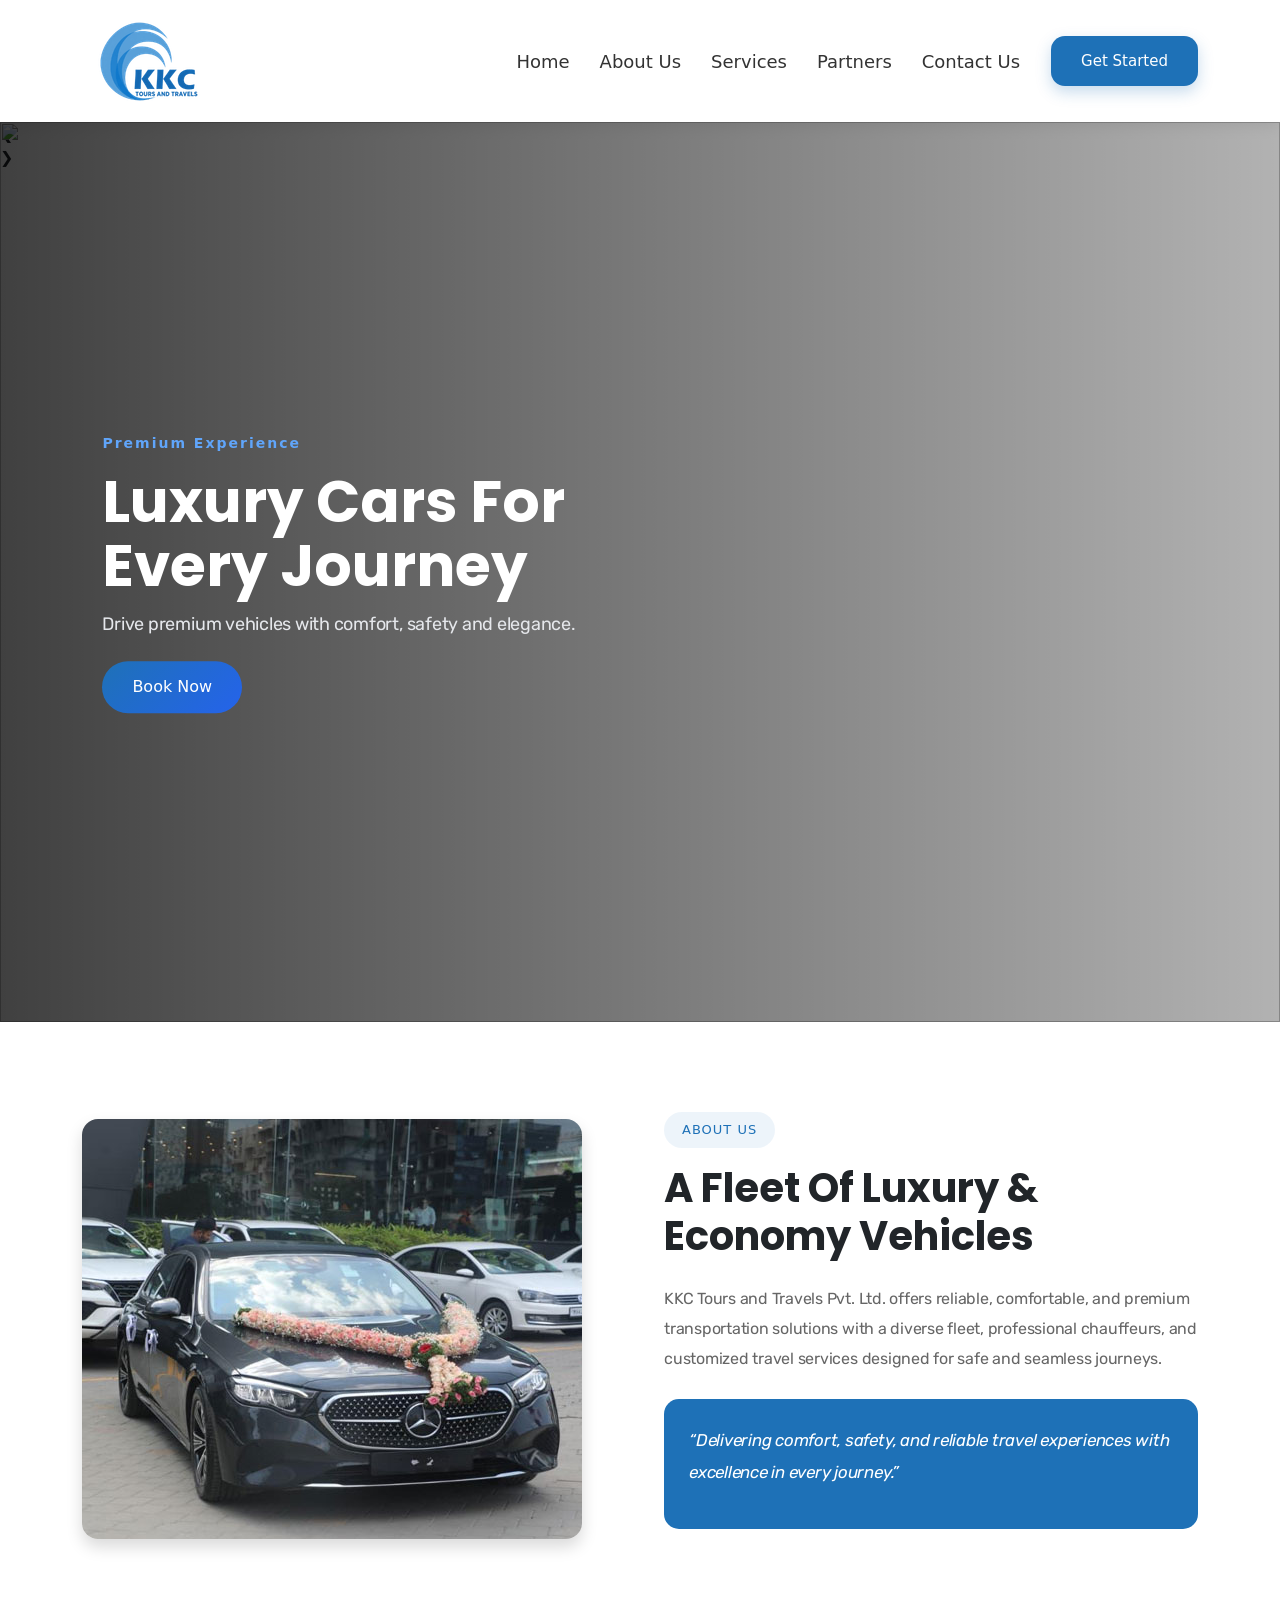
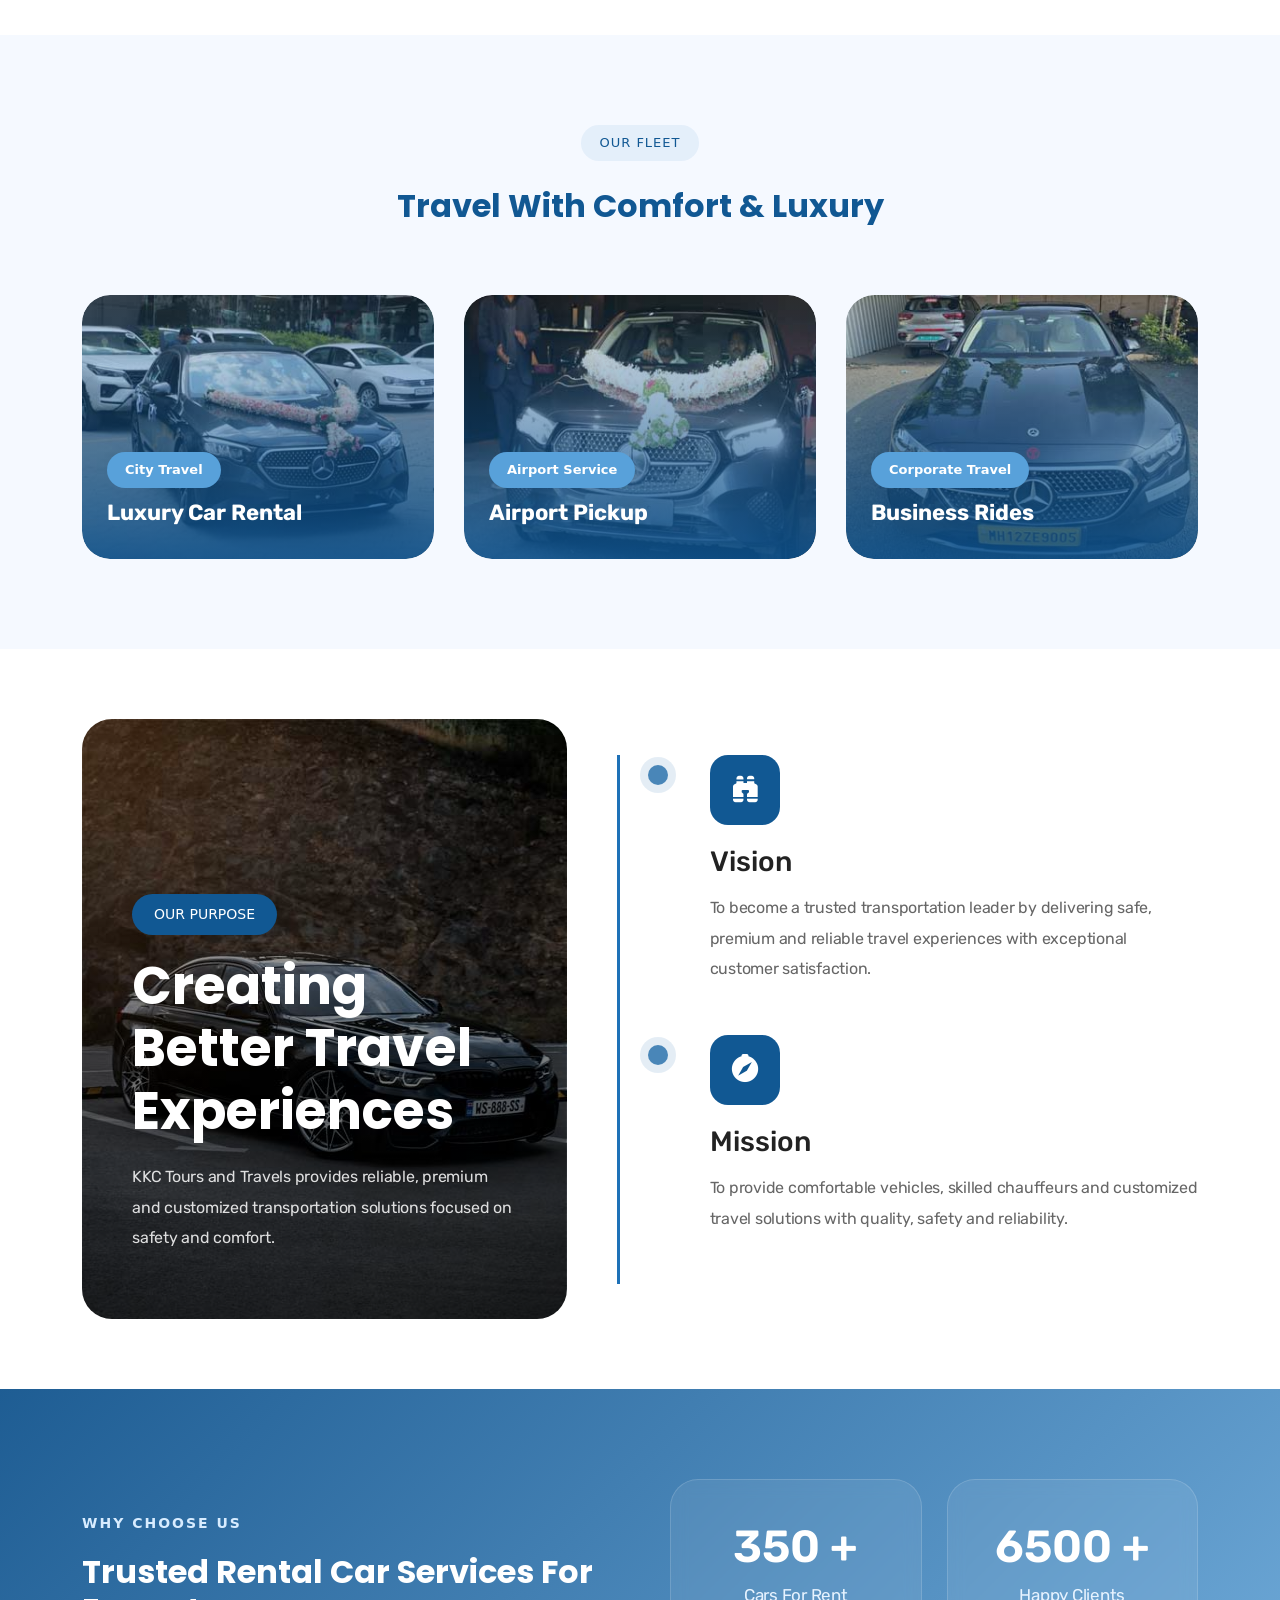
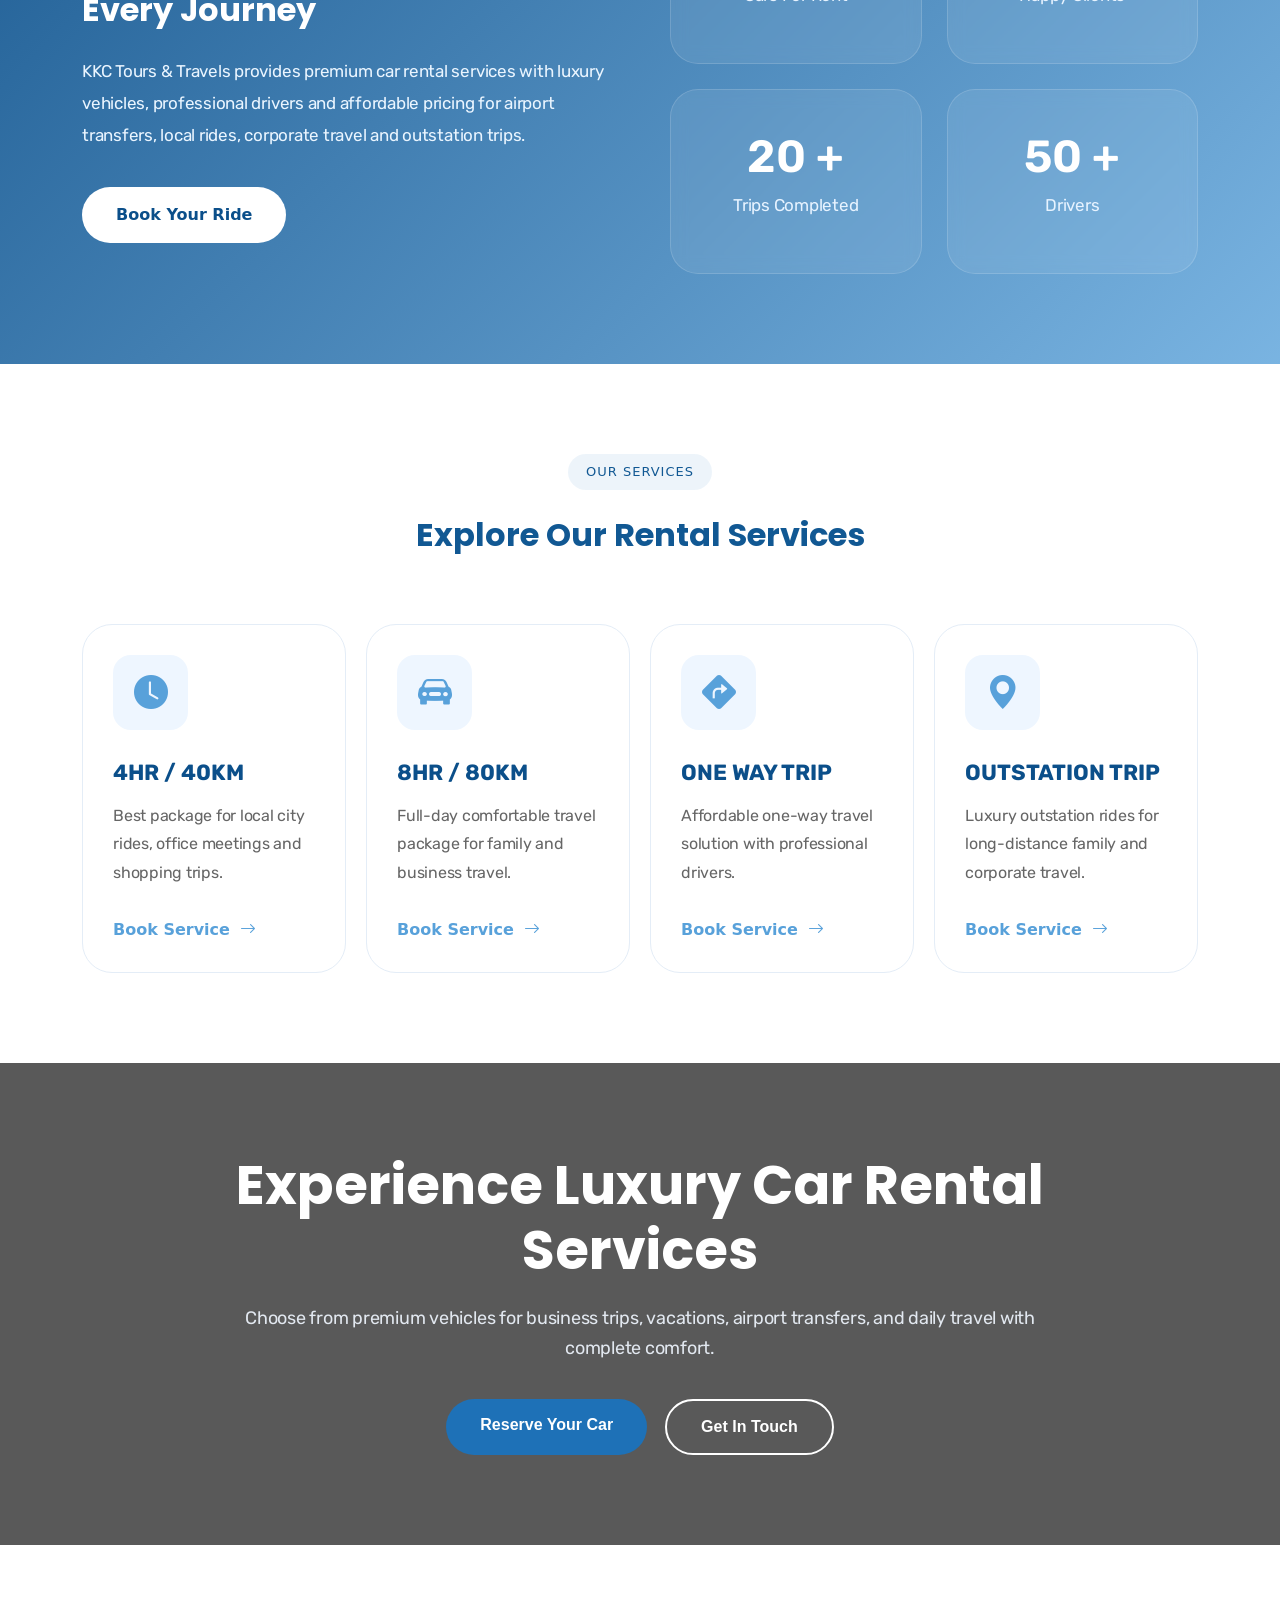
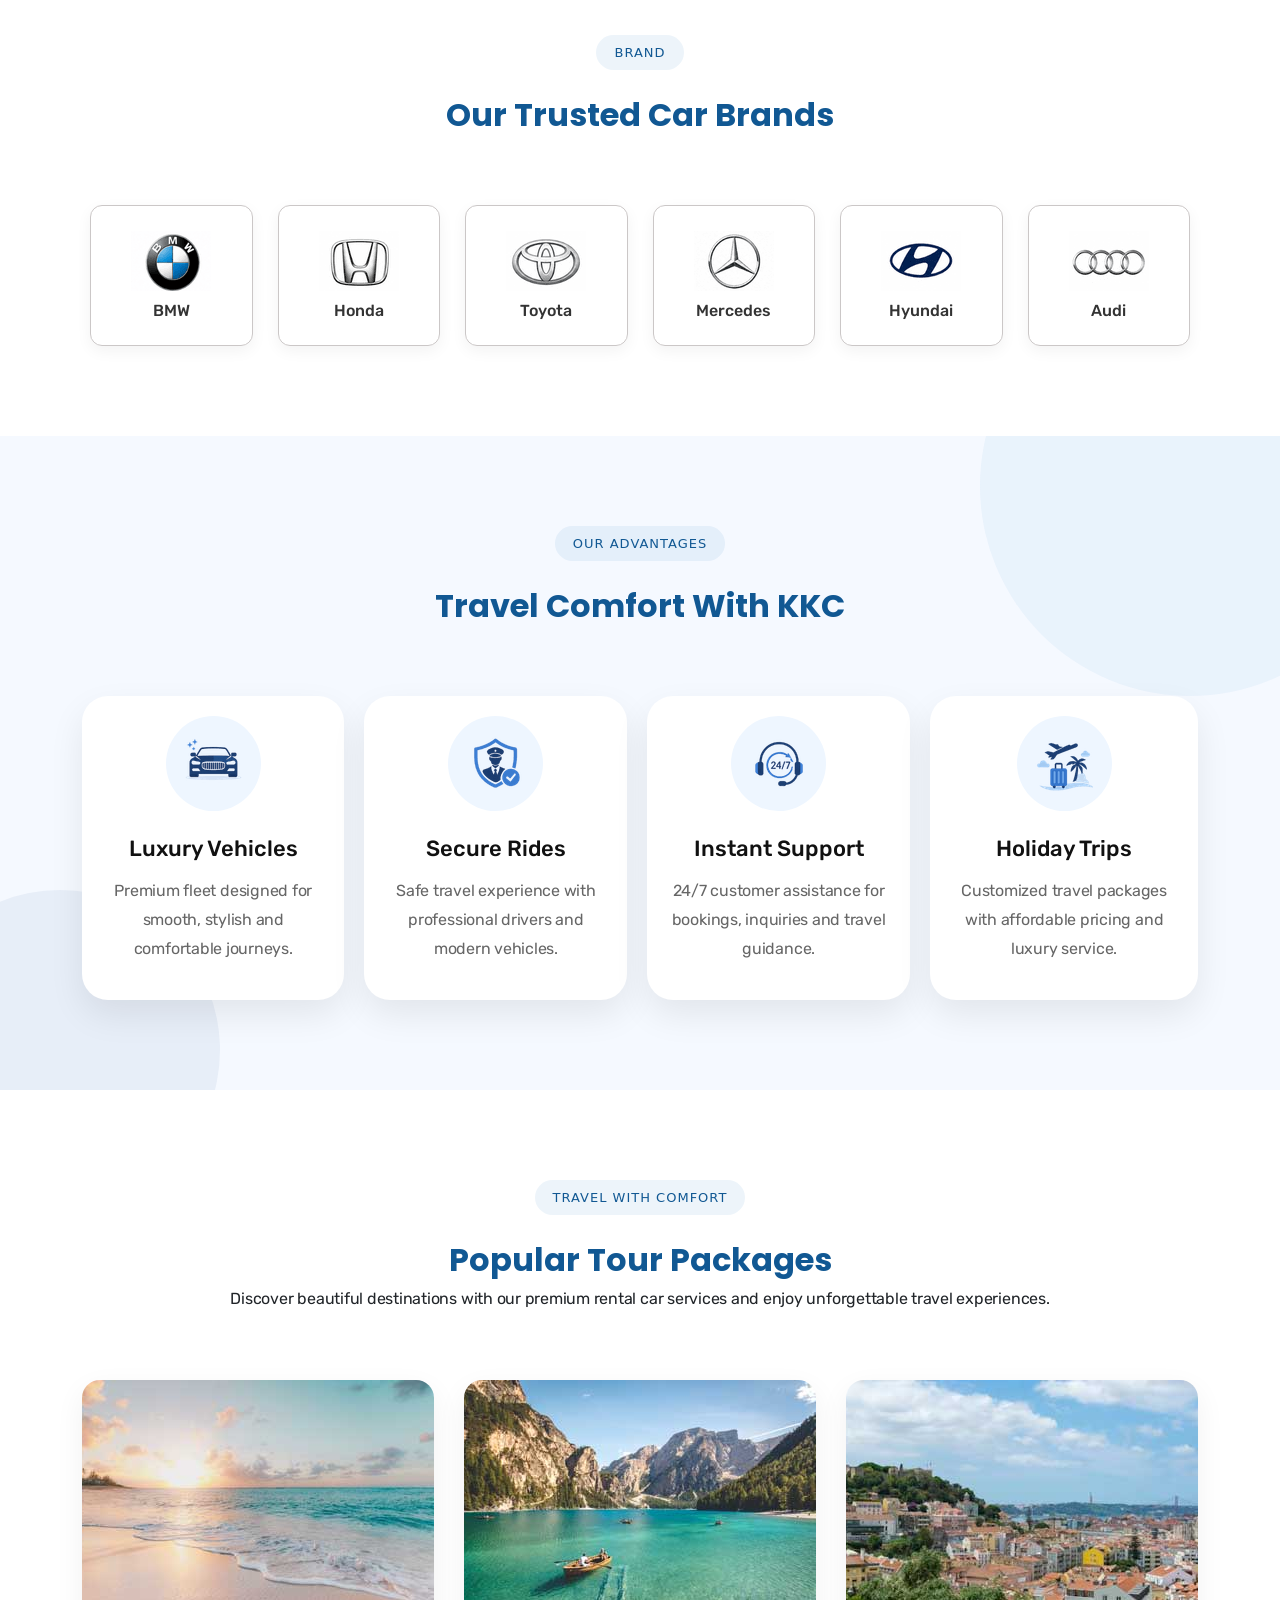
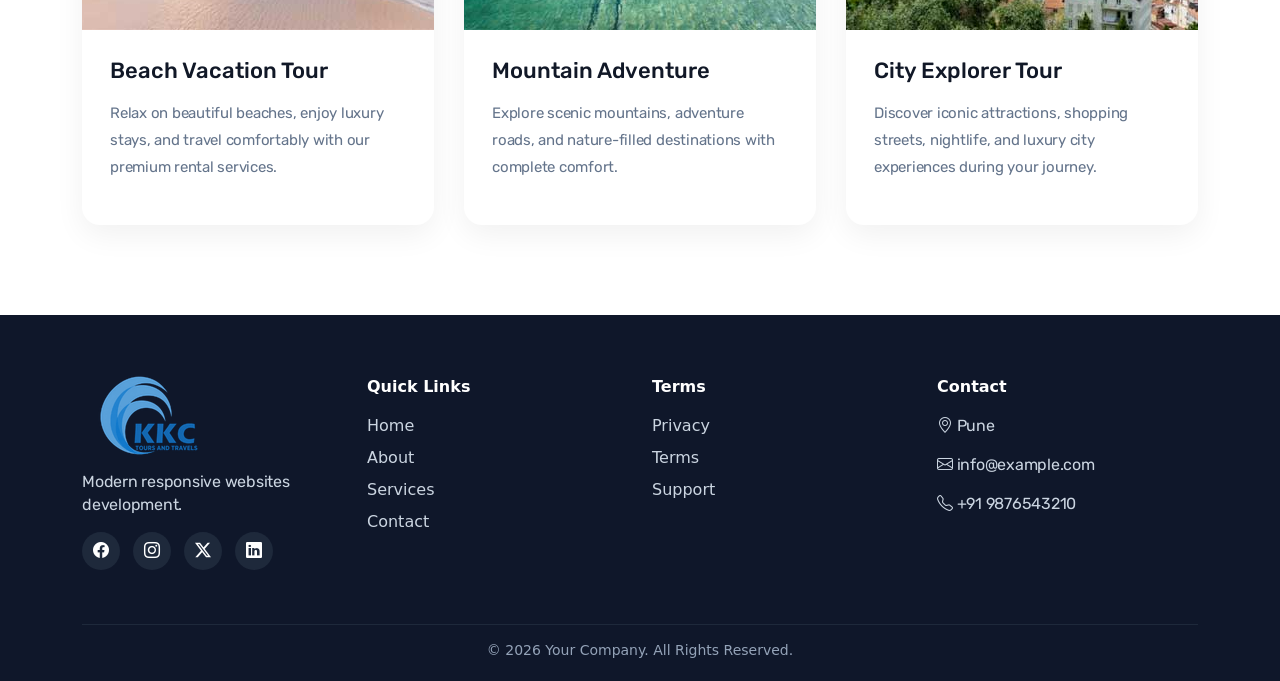
==== index.html @ f0b7dcf3 "first commit" ====
<!DOCTYPE html>
<html lang="en">
<head>
<meta charset="UTF-8" />
<meta name="viewport" content="width=device-width, initial-scale=1.0"/>
<title>KKC Tours and Travels Pvt. Ltd.</title>
<link rel="icon" type="image/png" href="assets/images/favicon.png">

<!-- CSS -->
<link rel="stylesheet" href="assets/css/style.css">
<!-- Bootstrap -->
<link href="https://cdn.jsdelivr.net/npm/bootstrap@5.3.3/dist/css/bootstrap.min.css" rel="stylesheet">

<!-- Bootstrap Icons (ONLY ONCE) -->
<link href="https://cdn.jsdelivr.net/npm/bootstrap-icons@1.11.3/font/bootstrap-icons.css" rel="stylesheet">

<!-- Google Font -->
<link href="https://fonts.googleapis.com/css2?family=Outfit:wght@100..900&display=swap" rel="stylesheet">
<link href="https://fonts.googleapis.com/css2?family=Rubik:wght@300;400;500;600;700;800;900&display=swap" rel="stylesheet">
<link href="https://fonts.googleapis.com/css2?family=Poppins:wght@300;400;500;600;700;800;900&display=swap" rel="stylesheet">
</head>

<body>

<!-- ================= NAVBAR ================= -->
<nav class="navbar custom-navbar navbar-light ">
<div class="container py-2">
    <a class="navbar-brand" href="index.html">
        <img src="assets/images/logo2.png" alt="header-logo"></a>

    <!-- Mobile Button -->
    <button class="btn d-lg-none" type="button"
      data-bs-toggle="offcanvas"
      data-bs-target="#mobileMenu">
      <i class="bi bi-list fs-2"></i>
    </button>

    <!-- Desktop Menu -->
    <div class="d-none d-lg-flex align-items-center">
      <ul class="navbar-nav flex-row">
       <li class="nav-item"><a class="nav-link" href="index.html">Home</a></li>
      <li class="nav-item"><a class="nav-link" href="about-us.html">About Us</a></li>
      <li class="nav-item"><a class="nav-link" href="services.html">Services</a></li>
      <li class="nav-item"><a class="nav-link" href="partners.html">Partners</a></li>
      <li class="nav-item"><a class="nav-link" href="contact-us.html">Contact Us</a></li>
      </ul>
      <a href="#" class="contact-btn ms-3">Get Started</a>
    </div>

  </div>
</nav>

<!-- ================= OFFCANVAS ================= -->
<div class="offcanvas offcanvas-start" tabindex="-1" id="mobileMenu">

  <div class="offcanvas-header">
    <h5 class="offcanvas-title">Menu</h5>
    <button type="button" class="btn-close" data-bs-dismiss="offcanvas"></button>
  </div>

  <div class="offcanvas-body">

    <ul class="navbar-nav">
      <li class="nav-item"><a class="nav-link" href="index.html">Home</a></li>
      <li class="nav-item"><a class="nav-link" href="about-us.html">About Us</a></li>
      <li class="nav-item"><a class="nav-link" href="services.html">Services</a></li>
      <li class="nav-item"><a class="nav-link" href="partners.html">Partners</a></li>
      <li class="nav-item"><a class="nav-link" href="contact-us.html">Contact Us</a></li>
    </ul>

    <div class="mobile-btn">
      <a href="#" class="contact-btn w-100 text-center d-block">Get Started</a>
    </div>

  </div>
</div>

<!-- ================= HERO ================= -->
<section class="hero">

  <div class="slide active">
    <img loading="lazy" src="https://images.unsplash.com/photo-1503376780353-7e6692767b70?q=80&w=1400&auto=format&fit=crop">
    <div class="overlay"></div>
    <div class="content">
      <span>Premium Experience</span>
      <h1>Luxury Cars For Every Journey</h1>
      <p>Drive premium vehicles with comfort, safety and elegance.</p>
      <a href="#">Book Now</a>
    </div>
  </div>

  <div class="slide">
    <img loading="lazy" src="https://images.unsplash.com/photo-1492144534655-ae79c964c9d7?q=80&w=1400&auto=format&fit=crop">
    <div class="overlay"></div>
    <div class="content">
      <span>Elite Collection</span>
      <h1>Drive Your Dream Car</h1>
      <p>Choose from luxury & sports cars for your perfect ride.</p>
      <a href="#">Explore</a>
    </div>
  </div>

  <div class="slide">
    <img loading="lazy" src="https://images.unsplash.com/photo-1544636331-e26879cd4d9b?q=80&w=1400&auto=format&fit=crop">
    <div class="overlay"></div>
    <div class="content">
      <span>Fast Booking</span>
      <h1>Book Instantly Online</h1>
      <p>Quick, secure and hassle-free booking experience.</p>
      <a href="#">Get Started</a>
    </div>
  </div>

  <div class="nav prev">&#10094;</div>
  <div class="nav next">&#10095;</div>

  <div class="dots">
    <span class="dot active"></span>
    <span class="dot"></span>
    <span class="dot"></span>
  </div>

</section>
<!-- ================= ABOUT US ================= -->

<section class="about-hero p-top p-bottom">
    <div class="container">
        <div class="row align-items-center g-5">

            <div class="col-lg-6">
                <img src="assets/images/about-car.jpg" class="img-fluid rounded-4 shadow" alt="About image">
            </div>
          
            <div class="col-lg-6">
                <span>ABOUT US</span>
                <h2 class="mt-3"> A Fleet Of Luxury & Economy Vehicles</h2>
                <p class="mt-4">
                 KKC Tours and Travels Pvt. Ltd. offers reliable, comfortable, and premium transportation solutions with a diverse fleet, professional chauffeurs, and customized travel services designed for safe and seamless journeys.
                </p>
 <div class="row mt-4">
  <!-- 1 -->
  <div class="col-md-12 mb-3">
  <div class="feature-box">
   <p style="font-style: italic; font-size: 17px; ">
“Delivering comfort, safety, and reliable travel experiences with excellence in every journey.”</p>
  </div>
</div>
</div>
 </div>
 </div>
    </div>
</section>


<!-- ================= OUR FLEET================= -->
<section class="travel-showcase-sec p-bottom p-top">
    <div class="travel-showcase-container container">
        <!-- Heading -->
        <div class="sec-title">
            <span>OUR FLEET</span>
            <h2>Travel With Comfort & Luxury</h2>
        </div>
        <!-- Grid -->
        <div class="travel-showcase-grid">
            <!-- Item -->
            <div class="travel-showcase-item">
                <img src="assets/images/gallery-1.jpg" alt="image">
               <div class="travel-showcase-content">
                    <span>City Travel</span>
                    <h3>Luxury Car Rental</h3>
                </div>
            </div>
            <!-- Item -->
            <div class="travel-showcase-item">
                <img src="assets/images/gallery-2.jpg" alt="image">
                <div class="travel-showcase-content">
                    <span>Airport Service</span>
                    <h3>Airport Pickup</h3>
                </div>
            </div>
            <!-- Item -->
            <div class="travel-showcase-item">
               <img src="assets/images/gallery-3.jpg" alt="image">
                <div class="travel-showcase-content">
                    <span>Corporate Travel</span>
                    <h3>Business Rides</h3>
                </div>
            </div>
         
        </div>
    </div>
</section>
<!-- ================= VISION MISSION ================= -->
<section class="kkc-vision-section container">
<div class="kkc-vision-wrapper">
<!-- Left -->
<div class="kkc-vision-banner">
<div class="kkc-banner-content">
<span class="kkc-badge">
OUR PURPOSE
</span>
<h2 class="kkc-banner-title">
Creating Better
Travel Experiences
</h2>
<p class="kkc-banner-text">
KKC Tours and Travels provides reliable,
premium and customized transportation
solutions focused on safety and comfort.</p>
</div>
</div>

<!-- Right -->
<div class="kkc-timeline">
<div class="kkc-timeline-item">
<div class="kkc-icon-box">
<i class="bi bi-binoculars-fill"></i></div>


<h3 class="kkc-item-title">Vision</h3>
<p class="kkc-item-text">
To become a trusted transportation leader by delivering safe, premium and reliable travel experiences with exceptional customer satisfaction.
</p></div>

<div class="kkc-timeline-item">
<div class="kkc-icon-box"><i class="bi bi-compass-fill"></i></div>

<h3 class="kkc-item-title">Mission</h3>

<p class="kkc-item-text">
To provide comfortable vehicles, skilled chauffeurs and customized travel solutions with quality, safety and reliability.</p></div>
</div>
</div>
</section>

<!-- ================= WHY US ================= -->
<section class="travel-counter-sec p-top p-bottom">

    <div class="travel-counter-overlay"></div>

    <div class="travel-counter-container container">

        <!-- Left Content -->
        <div class="travel-counter-content">
            <span>WHY CHOOSE US</span>
            <h2>Trusted Rental Car Services For Every Journey</h2>
              <p>
                KKC Tours & Travels provides premium car rental services 
                with luxury vehicles, professional drivers and affordable 
                pricing for airport transfers, local rides, corporate travel 
                and outstation trips.
            </p>
            <a href="#" class="travel-counter-btn">Book Your Ride</a>
        </div>
        <!-- Right Counter -->
        <div class="travel-counter-grid">
            <!-- Counter -->
            <div class="travel-counter-box">
                <h3><span class="counter" data-target="350 +">350 </span>+</h3>
                <p>Cars For Rent</p>
            </div>

            <!-- Counter -->
            <div class="travel-counter-box">      
                <h3><span class="counter" data-target="6500 +">6500 </span>+</h3>
                 <p>Happy Clients</p>
            </div>

            <!-- Counter -->
            <div class="travel-counter-box">
                <h3>
                    <span class="counter" data-target="1500">20 </span>+</h3>
                <p>Trips Completed</p>
            </div>
            <!-- Counter -->
            <div class="travel-counter-box">
                <h3><span class="counter" data-target="50">50 </span>+</h3>
                <p>Drivers</p>
            </div>

        </div>
    </div>
</section>
<!-- ================= SERVICES ================= -->
<section class="travel-service-sec p-top p-bottom">
    <div class="container">
        <!-- Heading -->
        <div class="sec-title">
            <span>OUR SERVICES</span>
            <h2>Explore Our Rental Services</h2>
        </div>
        <!-- Service Cards -->
        <div class="travel-service-grid">
            <!-- Card -->
            <div class="travel-service-box">
                <div class="travel-service-top">
                    <div class="travel-service-icon">
                        <i class="bi bi-clock-fill"></i>
                    </div>
                    <!-- <span>01</span> -->
                </div>
                <h3>4HR / 40KM</h3>
                <p>
                    Best package for local city rides, office meetings and shopping trips.</p>
                <a href="#">Book Service<i class="bi bi-arrow-right"></i></a>

            </div>

            <!-- Card -->
            <div class="travel-service-box">
               <div class="travel-service-top">
                    <div class="travel-service-icon">
                        <i class="bi bi-car-front-fill"></i>
                    </div>
                    <!-- <span>02</span> -->
                </div>
                <h3>8HR / 80KM</h3>
                <p>
                    Full-day comfortable travel package for family and business travel.
                </p>
                <a href="#">Book Service<i class="bi bi-arrow-right"></i></a>
            </div>
            <!-- Card -->
            <div class="travel-service-box">
                <div class="travel-service-top">
                    <div class="travel-service-icon">
                        <i class="bi bi-sign-turn-right-fill"></i>
                    </div>
                    <!-- <span>03</span> -->
                </div>
                <h3>ONE WAY TRIP</h3>
                <p>
                    Affordable one-way travel solution with professional drivers.
                </p>
                <a href="#">Book Service<i class="bi bi-arrow-right"></i></a>
            </div>

            <!-- Card -->
            <div class="travel-service-box">
                <div class="travel-service-top">
                    <div class="travel-service-icon">
                        <i class="bi bi-geo-alt-fill"></i>
                    </div>
                    <!-- <span>04</span> -->
                </div>
                <h3>OUTSTATION TRIP</h3>
                <p>
                    Luxury outstation rides for long-distance family and corporate travel.
                </p>
                <a href="#">Book Service<i class="bi bi-arrow-right"></i></a>
          </div>
        </div>

    </div>
</section>
<!-- ==================== CTA==================== -->
<section class="drive-cta-area  p-bottom p-top">
    <div class="drive-overlay-layer"></div>
    <div class="drive-cta-content">
        <h2>Experience Luxury Car Rental Services</h2>
        <p>
            Choose from premium vehicles for business trips, vacations,
            airport transfers, and daily travel with complete comfort.
        </p>
        <div class="drive-btn-group">
            <a href="#" class="drive-main-btn">Reserve Your Car</a>
            <a href="#" class="drive-second-btn">Get In Touch</a>
        </div>
    </div>
</section>

<!-- ================= BRAND ================= -->
<section class="brand-section p-top p-bottom">
  <div class="container">
    <div class="sec-title">
<span>BRAND</span>
    <h2 class="brand-title">Our Trusted Car Brands</h2></div>
    <div class="brand-grid">

      <div class="brand-card">
        <img src="assets/images/1.png" alt="BMW">
        <h4>BMW</h4>
      </div>

      <div class="brand-card">
        <img src="assets/images/2.png" alt="Honda">
        <h4>Honda</h4>
      </div>

      <div class="brand-card">
        <img src="assets/images/3.png" alt="Toyota">
        <h4>Toyota</h4>
      </div>

      <div class="brand-card">
        <img src="assets/images/4.png" alt="Mercedes">
        <h4>Mercedes</h4>
      </div>

      <div class="brand-card">
        <img src="assets/images/6.png" alt="Hyundai">
        <h4>Hyundai</h4>
      </div>

      <div class="brand-card">
        <img src="assets/images/5.png" alt="Audi">
        <h4>Audi</h4>
      </div>

    </div>

  </div>
</section>
<!-- ============ OUR ADVANTAGES ============= -->
<section class="elite-benefits-sec p-bottom p-top">
  <div class="wrapper-container container">

    <div class="sec-title">
      <span>OUR ADVANTAGES</span>
      <h2>Travel Comfort With KKC</h2>
    </div>

    <div class="elite-benefit-grid d-md-flex">

      <!-- Box -->
      <div class="elite-benefit-card">
        <div class="elite-img-wrap">
          <img src="assets/images/why-choose-icon-1.png" alt="icon-image">
        </div>
        <h3>Luxury Vehicles</h3>
        <p>
          Premium fleet designed for smooth, stylish and comfortable journeys.
        </p>
      </div>

      <!-- Box -->
      <div class="elite-benefit-card">
        <div class="elite-img-wrap">
      <img src="assets/images/why-choose-icon-2.png" alt="icon-image">
        </div>
        <h3>Secure Rides</h3>
        <p>
          Safe travel experience with professional drivers and modern vehicles.
        </p>
      </div>

      <!-- Box -->
      <div class="elite-benefit-card">
        <div class="elite-img-wrap">
          <img src="assets/images/why-choose-icon-3.png" alt="icon-image">
        </div>
        <h3>Instant Support</h3>
        <p>
          24/7 customer assistance for bookings, inquiries and travel guidance.
        </p>
      </div>

      <!-- Box -->
      <div class="elite-benefit-card">
        <div class="elite-img-wrap">
         <img src="assets/images/why-choose-icon-4.png" alt="icon-image">
        </div>
        <h3>Holiday Trips</h3>
        <p>
          Customized travel packages with affordable pricing and luxury service.
        </p>
      </div>

    </div>
  </div>
</section>
<!-- ===================== HOLIDAY TOUR =================== -->
<section class="holiday-tour-area p-bottom p-top">
  <div class="container">
    <div class="sec-title">
        <span>TRAVEL WITH COMFORT</span>
        <h2>Popular Tour Packages</h2>
        <p>
            Discover beautiful destinations with our premium rental car services
            and enjoy unforgettable travel experiences.
        </p>
    </div>
    <div class="holiday-tour-grid">

        <!-- Tour 1 -->
        <div class="holiday-tour-card">

            <div class="holiday-tour-image">
                <img src="assets/images/tour1.jpg" alt="image">
            </div>

            <div class="holiday-tour-content">
                <h3>Beach Vacation Tour</h3>
                <p>
                    Relax on beautiful beaches, enjoy luxury stays, and travel
                    comfortably with our premium rental services.
                </p>
            </div>

        </div>

        <!-- Tour 2 -->
        <div class="holiday-tour-card">
            <div class="holiday-tour-image">
                <img src="assets/images/tour2.jpg" alt="image">
            </div>
            <div class="holiday-tour-content">
                <h3>Mountain Adventure</h3>
                <p>
                    Explore scenic mountains, adventure roads, and nature-filled
                    destinations with complete comfort.
                </p>
            </div>

        </div>

        <!-- Tour 3 -->
        <div class="holiday-tour-card">

            <div class="holiday-tour-image">
                <img src="assets/images/tour3.jpg" alt="image">
            </div>

            <div class="holiday-tour-content">
                <h3>City Explorer Tour</h3>
                <p>
                    Discover iconic attractions, shopping streets, nightlife,
                    and luxury city experiences during your journey.
                </p>
            </div>

        </div>

    </div>
</div>
</section>


<!-- ================= FOOTER ================= -->
<footer>
  <div class="container">
    <div class="row">

      <div class="col-lg-3 col-md-6 mb-4">
        
        <div class="footer-title"> <a class="navbar-brand" href="index.html">
        <img src="assets/images/logo2.png" alt="footer-logo"></a></div>
        <p>Modern responsive websites development.</p>

        <div class="social-icons mt-3">
          <a href="#"><i class="bi bi-facebook"></i></a>
          <a href="#"><i class="bi bi-instagram"></i></a>
          <a href="#"><i class="bi bi-twitter-x"></i></a>
          <a href="#"><i class="bi bi-linkedin"></i></a>
        </div>
      </div>

      <div class="col-lg-3 col-md-6 mb-4">
        <div class="footer-title">Quick Links</div>
        <div class="footer-links">
          <a href="#">Home</a>
          <a href="#">About</a>
          <a href="#">Services</a>
          <a href="#">Contact</a>
        </div>
      </div>

      <div class="col-lg-3 col-md-6 mb-4">
        <div class="footer-title">Terms</div>
        <div class="footer-links">
          <a href="#">Privacy</a>
          <a href="#">Terms</a>
          <a href="#">Support</a>
        </div>
      </div>

      <div class="col-lg-3 col-md-6 mb-4">
        <div class="footer-title">Contact</div>
        <p><i class="bi bi-geo-alt"></i> Pune</p>
        <p><i class="bi bi-envelope"></i> info@example.com</p>
        <p><i class="bi bi-telephone"></i> +91 9876543210</p>
      </div>

    </div>

    <div class="footer-bottom">
      © 2026 Your Company. All Rights Reserved.
    </div>

  </div>
</footer>

<!-- ================= JS ================= -->
<script src="https://cdn.jsdelivr.net/npm/bootstrap@5.3.3/dist/js/bootstrap.bundle.min.js"></script>

<script>
const slides = document.querySelectorAll(".slide");
const dots = document.querySelectorAll(".dot");
const prev = document.querySelector(".prev");
const next = document.querySelector(".next");

let current = 0;

function show(i){
  if(i < 0) i = slides.length - 1;
  if(i >= slides.length) i = 0;

  slides.forEach(s => s.classList.remove("active"));
  dots.forEach(d => d.classList.remove("active"));

  slides[i].classList.add("active");
  dots[i].classList.add("active");

  current = i;
}

next.onclick = () => show(current + 1);
prev.onclick = () => show(current - 1);

dots.forEach((d,i)=>{
  d.onclick = () => show(i);
});

setInterval(()=> show(current + 1), 5000);
</script>

</body>
</html>
---- assets/css/style.css ----
:root {
  --primary: #1E71B7;
  --h2-heading: #115893;
  --primary-dark: #145a93;
  --primary-hover: #1a5f9a;
  --text-dark: #0f172a;
  --text-light: #64748b;
  --white: #ffffff;
  --bg-light: #f8fafc;
  --footer-bg: #0f172a;
  --shadow: rgba(0,0,0,0.08);
  --font-family: "Poppins", sans-serif;
  --font-heading: "Rubik", sans-serif;
}

/* GLOBAL RESET */
* {
  margin: 0;
  padding: 0;
  box-sizing: border-box;
}

/* HEADINGS FONT */
h3, h4, h5{
    font-family: var(--font-heading);
}
h1{
    font-family: var(--font-family);
}

.subheading {
font-family: var(--font-family) !important;
    font-size: 18px;
    font-weight: 500;
    line-height: 27px;
    letter-spacing: -0.66px;
}
h2{
    font-size: 40px;
    line-height: 1.2em;
    font-family: var(--font-family) !important;
    font-weight: bold !important;
   
}
p{
   font-family: var(--font-heading); 
   font-size: 16px;
    line-height: 23px;
    letter-spacing: -0.24px;
}
.p-top{
  padding-top: 90px;
}
.p-bottom{
  padding-bottom: 90px;
}

/* =========================
   NAVBAR
========================= */
.custom-navbar{
  background: var(--white);
  box-shadow: 0 4px 15px var(--shadow);
}
.navbar .custom-navbar .navi{
    padding: 10px 0;
}
.navbar-brand {
  font-weight:700;
  font-size:26px;
  color: var(--primary) !important;
}
.nav-item a{
    font-size: 18px;
    font-weight: 500;
    padding: 0 5px;
}
.nav-link{
  color:#333 !important;
  font-weight:500;
  margin:0 10px;
  position:relative;
  transition:0.3s;
}

.nav-link:hover{
  color: var(--primary) !important;
}

.nav-link::after{
  content:"";
  position:absolute;
  left:0;
  bottom:-4px;
  width:0%;
  height:2px;
  background: var(--primary);
  transition:0.3s;
}

.nav-link:hover::after{
  width:100%;
}

/* =========================
   CONTACT BUTTON (MAIN FIX)
========================= */
.contact-btn{
  display:inline-flex;
  align-items:center;
  gap:6px;
  background: linear-gradient(135deg, var(--primary), var(--primary-dark));
  color:#fff;
  padding:10px 20px;
  border-radius:30px;
  font-weight:600;
  text-decoration:none;
  box-shadow:0 6px 15px rgba(30,113,183,0.25);
  transition:0.3s ease;
  position:relative;
  overflow:hidden;
}

/* Hover effect */
.contact-btn:hover{
  background: var(--primary-hover);
  transform: translateY(-3px);
  box-shadow:0 12px 25px rgba(30,113,183,0.35);
}

/* Shine effect */
.contact-btn::after{
  content:"";
  position:absolute;
  top:0;
  left:-100%;
  width:100%;
  height:100%;
  background: rgba(255,255,255,0.2);
  transition:0.4s;
}

.contact-btn:hover::after{
  left:100%;
}

/* =========================
   HERO SLIDER
========================= */
.hero{
  height:100vh;
  position:relative;
  overflow:hidden;
}

.slide{
  position:absolute;
  width:100%;
  height:100%;
  opacity:0;
  transition:1.2s ease;
  transform:scale(1.05);
}

.slide.active{
  opacity:1;
  transform:scale(1);
}

.slide img{
  width:100%;
  height:100%;
  object-fit:cover;
}

.overlay{
  position:absolute;
  inset:0;
  background:linear-gradient(90deg, rgba(0,0,0,0.75), rgba(0,0,0,0.3));
}

.content{
  position:absolute;
  top:50%;
  left:8%;
  transform:translateY(-50%);
  max-width:600px;
  color:#fff;
  z-index:2;
}

.content span{
  color:#60a5fa;
  font-weight:600;
  letter-spacing:2px;
  font-size:14px;
}

.content h1{
  font-size:58px;
  font-weight:700;
  margin:15px 0;
  line-height:1.1;
}

.content p{
  font-size:18px;
  color:#e5e7eb;
  margin-bottom:25px;
}

.content a{
  display:inline-block;
  padding:14px 30px;
  border-radius:50px;
  /* background: linear-gradient(135deg, var(--primary), #7c3aed); */
  background: linear-gradient(135deg, var(--primary), #2563eb);
  color:#fff;
  text-decoration:none;
  /* font-weight:600; */
  transition:0.3s;
}

.content a:hover{
  transform:translateY(-3px);
  box-shadow:0 15px 30px rgba(124,58,237,0.4);
}
/* =========================
 HOME SECTION
========================= */
.sec-title h2{
    color:var(--h2-heading);
    margin-top:12px;
    font-weight:700;
    
}
.sec-title{
text-align: center;
margin-bottom: 70px;
}
.sec-title span{
  display:inline-block;
  padding:8px 18px;
  border-radius:30px;
  background:rgba(30,113,183,0.08);
  color: var(--h2-heading);
  font-size:13px;
  font-weight:500;
  letter-spacing:1px;
  margin-bottom:14px;
}
/* =================== Vision Mission ==================== */
.kkc-vision-section{
    padding:70px;
    position:relative;
    overflow:hidden;
}

.kkc-vision-section::before{
    content:"";
    position:absolute;
    bottom:0;
    left:-120px;
    width:650px;
    height:400px;
    background-size:contain;
    opacity:.06;
    z-index:0;
}

/* Layout */
.kkc-vision-wrapper{
    display:grid;
    grid-template-columns:1fr 1.2fr;
    gap:50px;
    align-items:center;
    position:relative;
    z-index:2;
}

/* Left Side */
.kkc-vision-banner{
    height:600px;
    border-radius:30px;
    overflow:hidden;
    background:
    linear-gradient(
    to top,
    rgba(0,0,0,.75),
    rgba(0,0,0,.2)),
    url(../images/vision-img.jpg);
    background-size:cover;
    background-position:center;
    display:flex;
    align-items:flex-end;
    padding:50px;
}

.kkc-banner-content{
    color:#fff;
}
.kkc-badge{
    display:inline-block;
    padding:10px 22px;
    background:var(--h2-heading);
    border-radius:30px;
    font-size:14px;
    margin-bottom:20px;
}
.kkc-banner-title{
    font-size:52px;
    line-height:1.2;
    margin-bottom:20px;
}
.kkc-banner-text{
    line-height:1.9;
    opacity:.85;
}

.kkc-timeline{
    border-left:3px solid #1e71b7;
    padding-left:40px;
}
.kkc-timeline-item{
    position:relative;
    margin-bottom:50px;
    padding-left:50px;
    transition:.4s;
}
.kkc-timeline-item:hover{
    transform:translateX(10px);
}
.kkc-timeline-item::before{
    content:"";
    position:absolute;
    left:-12px;
    top:10px;
    width:20px;
    height:20px;
    background:#4986b8;
    border-radius:50%;
    box-shadow:0 0 0 8px rgba(73,134,184,.15);
}

.kkc-icon-box{
    width:70px;
    height:70px;
    background:var(--h2-heading);
    border-radius:18px;
    display:flex;
    justify-content:center;
    align-items:center;
    color:#fff;
    font-size:28px;
    margin-bottom:20px;
}
.kkc-item-title{
    font-size:28px;
    color:#222;
    margin-bottom:15px;
}

.kkc-item-text{
    color:#666;
    line-height:1.9;
}

@media(max-width:991px){
.kkc-vision-wrapper{
    grid-template-columns:1fr;
}

.kkc-vision-banner{
    height:400px;
}
.kkc-banner-title{
    font-size:20px;
}
.kkc-timeline{
    border:none;
    padding-left:0;
}
}
/* ============= Our Fleet ================ */

.travel-showcase-sec{
    /* padding:110px 0; */
    background:#f5f9ff;
}


.travel-showcase-grid{
    display:grid;
    grid-template-columns:repeat(3,1fr);
    gap:30px;
}

.travel-showcase-item{
    position:relative;
    overflow:hidden;
    border-radius:28px;
    cursor:pointer;
}

.travel-showcase-item img{
    width:100%;
    display:block;
    border-radius:28px;
    transition:1s ease;
}

.travel-showcase-content{
    position:absolute;
    left:25px;
    bottom:25px;
    z-index:2;
}

.travel-showcase-content span{
    display:inline-block;
    background:#58A1DA;
    color:#fff;
    padding:8px 18px;
    border-radius:50px;
    font-size:13px;
    margin-bottom:12px;
    font-weight:600;
}

.travel-showcase-content h3{
    color:#fff;
    font-size:22px;
    font-weight:700;
}

.travel-showcase-item::before{
    content:'';
    position:absolute;
    inset:0;
    background:linear-gradient(to top,rgba(11,79,138,.9),rgba(11,79,138,.1));
    border-radius:28px;
    z-index:1;
}

.travel-showcase-item:hover img{
    transform:scale(1.08);
}

/* Responsive */

@media(max-width:992px){

    .travel-showcase-grid{
        grid-template-columns:repeat(2,1fr);
    }

}

@media(max-width:768px){

    .travel-showcase-head h2{
        font-size:34px;
    }

    .travel-showcase-grid{
        grid-template-columns:1fr;
    }

    .travel-showcase-content h3{
        font-size:26px;
    }

}
/* =========================SERVICES========================= */

.travel-service-grid{
    display:grid;
    grid-template-columns:repeat(4,1fr);
    gap:20px;
}

.travel-service-box{
    background:#fff;
    border-radius:30px;
    padding:30px;
    border:1px solid #e4edf7;
    transition:.4s ease;
    position:relative;
    overflow:hidden;
}

.travel-service-box::before{
    content:'';
    position:absolute;
    left:0;
    top:0;
    width:0;
    height:100%;
    background:linear-gradient(135deg,#58A1DA,#0B4F8A);
    transition:.5s ease;
    z-index:0;
}

.travel-service-box:hover::before{
    width:100%;
}

.travel-service-box:hover{
    transform:translateY(-12px);
    border-color:transparent;
}

.travel-service-top{
    display:flex;
    align-items:center;
    justify-content:space-between;
    margin-bottom:30px;
    position:relative;
    z-index:2;
}

.travel-service-icon{
    width:75px;
    height:75px;
    border-radius:18px;
    background:#eef6ff;
    display:flex;
    align-items:center;
    justify-content:center;
    transition:.4s ease;
}

.travel-service-icon i{
    font-size:34px;
    color:#58A1DA;
    transition:.4s ease;
}

.travel-service-top span{
    font-size:55px;
    font-weight:800;
    color:#d8e7f7;
    line-height:1;
    transition:.4s ease;
}

.travel-service-box h3{
    font-size:22px;
    color:#0B4F8A;
    margin-bottom:15px;
    font-weight:700;
    position:relative;
    z-index:2;
    transition:.4s ease;
}

.travel-service-box p{
    font-size:16px;
    color:#666;
    line-height:1.8;
    margin-bottom:30px;
    position:relative;
    z-index:2;
    transition:.4s ease;
}

.travel-service-box a{
    display:inline-flex;
    align-items:center;
    gap:10px;
    text-decoration:none;
    color:#58A1DA;
    font-weight:600;
    position:relative;
    z-index:2;
    transition:.4s ease;
}

.travel-service-box a i{
    transition:.4s ease;
}

.travel-service-box:hover a i{
    transform:translateX(5px);
}

.travel-service-box:hover h3,
.travel-service-box:hover p,
.travel-service-box:hover a,
.travel-service-box:hover .travel-service-top span{
    color:#fff;
}

.travel-service-box:hover .travel-service-icon{
    background:rgba(255,255,255,.15);
}

.travel-service-box:hover .travel-service-icon i{
    color:#fff;
}


/* Responsive */

@media(max-width:1100px){

    .travel-service-grid{
        grid-template-columns:repeat(2,1fr);
    }

}

@media(max-width:768px){

    .travel-service-head h2{
        font-size:34px;
    }

    .travel-service-grid{
        grid-template-columns:1fr;
    }

    .travel-service-box{
        padding:30px 25px;
    }

}

/* =========================
 GALLERY
========================= */
.kkc-image-services{
    padding:110px 0;
    background:#f5f9ff;
}

.kkc-image-container{
    width:90%;
    max-width:1300px;
    margin:auto;
}

.kkc-image-heading{
    text-align:center;
    margin-bottom:70px;
}

.kkc-image-heading span{
   display:inline-block;
  padding:8px 18px;
  border-radius:30px;
  background:rgba(30,113,183,0.08);
  color: var(--h2-heading);
  font-size:13px;
  font-weight:500;
  letter-spacing:1px;
  margin-bottom:14px;
}

.kkc-image-heading h2{
  
    color:#0B4F8A;
    margin-top:12px;
  
}

.kkc-image-grid{
    display:grid;
    grid-template-columns:repeat(3,1fr);
    gap:30px;
}

.kkc-image-card{
    background:#fff;
    border-radius:28px;
    overflow:hidden;
    transition:.4s ease;
    box-shadow:0 15px 35px rgba(0,0,0,.06);
}

.kkc-image-card:hover{
    transform:translateY(-10px);
}

.kkc-image-box{
    overflow:hidden;
}

.kkc-image-box img{
    width:100%;
    display:block;
    transition:1s ease;
}

.kkc-image-card:hover .kkc-image-box img{
    transform:scale(1.08);
}

.kkc-image-content{
    padding:30px;
}

.kkc-image-content span{
    display:inline-block;
    background:#eef6ff;
    color:#58A1DA;
    padding:8px 18px;
    border-radius:50px;
    font-size:13px;
    font-weight:600;
    margin-bottom:15px;
}

.kkc-image-content h3{
    font-size:22px;
    color:#0B4F8A;
    margin-bottom:15px;
    font-weight:700;
}

.kkc-image-content p{
    color:#666;
    line-height:1.8;
    font-size:16px;
}

/* Responsive */

@media(max-width:992px){

    .kkc-image-grid{
        grid-template-columns:repeat(2,1fr);
    }

}

@media(max-width:768px){

    .kkc-image-heading h2{
        font-size:34px;
    }

    .kkc-image-grid{
        grid-template-columns:1fr;
    }

    .kkc-image-content{
        padding:25px;
    }

    .kkc-image-content h3{
        font-size:26px;
    }

}
/* =============== Counter ================ */

.travel-counter-sec{
    position:relative;
    /* background:url(../images/why-choose-cta.jpg) center center/cover no-repeat fixed; */
    overflow:hidden;
}

.travel-counter-overlay{
    position:absolute;
    inset:0;
    background:linear-gradient(135deg,rgba(11,79,138,.92),rgba(88,161,218,.80));
}

.travel-counter-container{
    position:relative;
    z-index:2;
    display:grid;
    grid-template-columns:1fr 1fr;
    gap:60px;
    align-items:center;
}


/* Left Content */

.travel-counter-content span{
    color:#d8ecff;
    font-size:14px;
    font-weight:600;
    letter-spacing:2px;
}

.travel-counter-content h2{
  
    line-height:1.2;
    color:#fff;
    margin:18px 0 25px;
   
}

.travel-counter-content p{
    color:#eaf5ff;
    line-height:1.9;
    font-size:17px;
    margin-bottom:35px;
}

.travel-counter-btn{
    display:inline-flex;
    align-items:center;
    gap:12px;
    padding:16px 34px;
    border-radius:60px;
    background:#fff;
    color:#0B4F8A;
    text-decoration:none;
    font-weight:600;
    transition:.4s ease;
}

.travel-counter-btn:hover{
    background:var(--h2-heading);
    color:#fff;
    transform:translateY(-5px);
}


/* Right Counter */

.travel-counter-grid{
    display:grid;
    grid-template-columns:repeat(2,1fr);
    gap:25px;
}

.travel-counter-box{
    background:rgba(255,255,255,.08);
    border:1px solid rgba(255,255,255,.15);
    backdrop-filter:blur(8px);
    border-radius:28px;
    padding:40px 25px;
    text-align:center;
    transition:.4s ease;
}

.travel-counter-box:hover{
    transform:translateY(-10px);
    background:rgba(255,255,255,.15);
}



.travel-counter-box h3{
    font-size:45px;
    color:#fff;
    margin-bottom:10px;
    font-weight:600;
}

.travel-counter-box p{
    color:#e7f3ff;
    font-size:17px;
}


/* Responsive */

@media(max-width:992px){

    .travel-counter-container{
        grid-template-columns:1fr;
    }

}

@media(max-width:768px){

    .travel-counter-sec{
        background-attachment:scroll;
        padding:80px 0;
    }

    .travel-counter-content h2{
        font-size:36px;
    }

    .travel-counter-grid{
        grid-template-columns:1fr;
    }

    .travel-counter-box h3{
        font-size:40px;
    }

}

/* Responsive */

@media(max-width:992px){

    .kkc-counter-container{
        grid-template-columns:repeat(2,1fr);
    }

}

@media(max-width:768px){

    .kkc-counter-sec{
        background-attachment:scroll;
        padding:80px 0;
    }

    .kkc-counter-container{
        grid-template-columns:1fr;
    }

    .kkc-counter-box h2{
        font-size:42px;
    }

}

/* =========================
   WHY US
========================= */
.why-us{
  padding:90px 0;
  background: var(--bg-light);
}

.section-title{
  text-align:center;
  margin-bottom:50px;
}



.section-title p{
  color: var(--text-light);
}

.why-card{
  background:#fff;
  padding:30px;
  border-radius:18px;
  text-align:center;
  box-shadow:0 6px 20px rgba(0,0,0,0.06);
  transition:0.3s;
  height:100%;
}

.why-card:hover{
  transform:translateY(-8px);
  box-shadow:0 12px 30px rgba(30,113,183,0.15);
}

.icon{
  width:70px;
  height:70px;
  margin:0 auto 15px;
  background: linear-gradient(135deg, var(--primary), var(--primary-dark));
  color:#fff;
  font-size:28px;
  display:flex;
  align-items:center;
  justify-content:center;
  border-radius:50%;
}
/*================ BRAND ==================== */
.brand-section{
  /* padding: 70px 20px; */
  /* background: #ffffff; */
  text-align: center;
  
}

.brand-grid{
  display: grid;
  grid-template-columns: repeat(auto-fit, minmax(160px, 1fr));
  gap: 25px;
  max-width: 1100px;
  margin: auto;
}

.brand-card{
  /* background: #f7f9fc; */
  border: solid rgb(203 199 199) 1px;
  padding: 25px 15px;
  border-radius: 12px;
  transition: 0.3s;
  box-shadow: 0 5px 15px rgba(0,0,0,0.05);
}

.brand-card:hover{
  transform: translateY(-5px);
}

.brand-card img{
  width: 80px;
  height: 60px;
  object-fit: contain;
  margin-bottom: 10px;
}

.brand-card h4{
  margin: 0;
  font-size: 16px;
  color: #333;
}

/* ==========OUR ADVANTAGES=========== */
.elite-benefits-sec{
    /* padding:110px 0; */
    background:#f5f9ff;
    position:relative;
    overflow:hidden;
}

.elite-benefits-sec::before{
    content:'';
    position:absolute;
    width:420px;
    height:420px;
    background:rgba(88,161,218,.08);
    border-radius:50%;
    top:-160px;
    right:-120px;
}

.elite-benefits-sec::after{
    content:'';
    position:absolute;
    width:320px;
    height:320px;
    background:rgba(11,79,138,.06);
    border-radius:50%;
    bottom:-120px;
    left:-100px;
}

.wrapper-container{
    position:relative;
    z-index:2;
}

.elite-benefit-grid{
    display:grid;
    grid-template-columns:repeat(auto-fit,minmax(260px,1fr));
    gap:20px;
}
.elite-benefit-card{
    background:#fff;
    border-radius:26px;
    padding:20px 20px;
    text-align:center;
    transition:.4s ease;
    box-shadow:0 15px 35px rgba(0,0,0,.08);
    position:relative;
    overflow:hidden;
}

.elite-benefit-card::before{
    content:'';
    position:absolute;
    width:100%;
    height:0;
    left:0;
    bottom:0;
    background:linear-gradient(135deg,#58A1DA,#0B4F8A);
    transition:.5s ease;
    z-index:-1;
}

.elite-benefit-card:hover::before{
    height:100%;
}
.elite-benefit-card:hover{
    transform:translateY(-12px);
}
.elite-img-wrap{
    width:95px;
    height:95px;
    margin:auto;
    margin-bottom:25px;
    background:#eef6ff;
    border-radius:50%;
    display:flex;
    align-items:center;
    justify-content:center;
    transition:.4s ease;
}
.elite-img-wrap img{
    width:58px;
    transition:.4s ease;
}
.elite-benefit-card:hover .elite-img-wrap{
    background:rgba(255,255,255,.18);
}
.elite-benefit-card:hover .elite-img-wrap img{
    transform:scale(1.12) rotate(5deg);
}
.elite-benefit-card h3{
    font-size:22px;
    color:#111;
    margin-bottom:15px;
    transition:.4s ease;
}
.elite-benefit-card p{
    color:#666;
    line-height:1.8;
    font-size:16px;
    transition:.4s ease;
}

.elite-benefit-card:hover h3,
.elite-benefit-card:hover p{
    color:#fff;
}

@media(max-width:768px){

    .elite-heading-box h2{
        font-size:34px;
    }

    .elite-benefit-card{
        padding:35px 25px;
    }

}


.drive-cta-area{
    position: relative;
    /* padding: 120px 20px; */
    background: url(../images/cta3.jpg) center center/cover no-repeat;
    background-attachment: fixed;
    overflow: hidden;
    font-family: Arial, sans-serif;
}

/* Overlay */
.drive-overlay-layer{
    position: absolute;
    inset: 0;
    background: rgba(0,0,0,0.65);
}

/* Content */
.drive-cta-content{
    position: relative;
    z-index: 2;
    max-width: 850px;
    margin: auto;
    text-align: center;
    color: #fff;
}

.drive-cta-content h2{
    font-size: 54px;
    font-weight: 700;
    margin-bottom: 20px;
    line-height: 1.2;
}

.drive-cta-content p{
    font-size: 18px;
    color: #e2e8f0;
    line-height: 1.7;
    margin-bottom: 35px;
}

/* Button Group */
.drive-btn-group{
    display: flex;
    justify-content: center;
    gap: 18px;
    flex-wrap: wrap;
}

/* Main Button */
.drive-main-btn{
    display: inline-block;
    padding: 14px 34px;
    background: #1E71B7;
    color: #fff;
    text-decoration: none;
    border-radius: 50px;
    font-weight: 600;
    transition: 0.3s ease;
}

.drive-main-btn:hover{
    background: #145a93;
    transform: translateY(-4px);
}

/* Second Button */
.drive-second-btn{
    display: inline-block;
    padding: 14px 34px;
    border: 2px solid #fff;
    color: #fff;
    text-decoration: none;
    border-radius: 50px;
    font-weight: 600;
    transition: 0.3s ease;
}

.drive-second-btn:hover{
    background: #fff;
    color: #111;
    transform: translateY(-4px);
}

/* Responsive */
@media(max-width:768px){

    .drive-cta-area{
        padding: 90px 20px;
        background-attachment: scroll;
    }

    .drive-cta-content h2{
        font-size: 34px;
    }

    .drive-cta-content p{
        font-size: 16px;
    }

    .drive-main-btn,
    .drive-second-btn{
        width: 100%;
        max-width: 260px;
    }

}

/* =========================
   FOOTER
========================= */
footer{
  background: var(--footer-bg);
  color:#cbd5e1;
  padding:60px 0 20px;
}

.footer-title{
  color:#fff;
  font-weight:600;
  margin-bottom:15px;
}

.footer-links a{
  display:block;
  color:#cbd5e1;
  text-decoration:none;
  margin-bottom:8px;
  transition:0.3s;
}

.footer-links a:hover{
  color:var(--h2-heading);
  padding-left:5px;
}

.social-icons a{
  display:inline-flex;
  align-items:center;
  justify-content:center;
  width:38px;
  height:38px;
  margin-right:8px;
  border-radius:50%;
  background:#1e293b;
  color:#fff;
  transition:0.3s;
}

.social-icons a:hover{
  background:var(--h2-heading);
  color:#ffffff;
  transform:translateY(-3px);
}

.footer-bottom{
  border-top:1px solid #1e293b;
  margin-top:30px;
  padding-top:15px;
  font-size:14px;
  text-align:center;
  color:#94a3b8;
}

/* =========================
   RESPONSIVE
========================= */
@media(max-width:768px){
  .content{
    left:5%;
    right:5%;
    text-align:center;
  }

  .content h1{
    font-size:34px;
  }

  .content p{
    font-size:15px;
  }
}
/* ================= BREADCRUMB ================= */

.breadcrumb-section{
   background: linear-gradient(rgb(0 0 0 / 68%), rgb(0 0 0 / 74%)), url(../images/breadcrumb-img.jpg);
    background-size: cover;
    background-position: center;
    padding: 55px 0;
    text-align: center;
    color: #fff;
}

.breadcrumb-content h1{
    font-size:45px;
    font-weight:700;
    margin-bottom:15px;
}
.breadcrumb .breadcrumb-item{
    font-size:16px;
}
.breadcrumb .breadcrumb-item a{
    color:#fff;
    text-decoration:none;
}

.breadcrumb-item.active{
    color:#ffffff !important;
}

.breadcrumb-item + .breadcrumb-item::before{
    color:#fff !important;
}

@media(max-width:768px){

.breadcrumb-section{
    padding:20px 0;
}
.breadcrumb-content h1{
    font-size:35px;
}

}

/* ================= ABOUT PAGE ================= */
.sub-title{
    color:#1E71B7;
    font-weight:600;
    letter-spacing:2px;
}
.about-hero h2{
    font-size:40px;
    font-weight:700;
}
.about-hero p{
    color:#666;
    line-height:1.9;
}
.feature-box{
    background:#1e71b7;
    padding:25px;
    border-radius:15px;
    transition:.3s;
    height:100%;
}
.feature-box p{
  color: #ffffff;
}
.feature-box:hover{
    transform:translateY(-8px);
    background:#f7f7f7;
    color:#1e71b7;
}

.feature-box:hover p{
    color:#1e71b7;
}

.feature-box i{
    font-size:30px;
    color:#1E71B7;
    margin-bottom:10px;
}

.feature-box:hover i{
    color:#fff;
}
.about-hero span{
  display:inline-block;
  padding:8px 18px;
  border-radius:30px;
  background:rgba(30,113,183,0.08);
  color:#1e71b7;
  font-size:13px;
  font-weight:500;
  letter-spacing:1px;
  /* margin-bottom:14px; */
}
/* =========================
   ACCORDION - MODERN STYLE
========================= */

.accordion{
  border: none;
}

/* ITEM CARD */
.accordion-item{
  border: none;
  margin-bottom: 15px;
  border-radius: 14px;
  overflow: hidden;
  background: #fff;
  box-shadow: 0 8px 25px rgba(0,0,0,0.08);
  transition: 0.3s;
}

.accordion-item:hover{
  transform: translateY(-4px);
  box-shadow: 0 12px 35px rgba(30,113,183,0.15);
}

/* BUTTON */
.accordion-button{
  background: #fff;
  color: #0f172a;
  font-weight: 600;
  font-size: 16px;
  padding: 18px 20px;
  border: none;
  box-shadow: none;
  transition: 0.3s;
}

/* ACTIVE BUTTON */
.accordion-button:not(.collapsed){
  background: linear-gradient(135deg, #1E71B7, #145a93);
  color: #fff !important;
}

/* remove bootstrap focus glow */
.accordion-button:focus{
  box-shadow: none;
}

/* BODY */
.accordion-body{
  font-size: 14.5px;
  line-height: 1.7;
  /* color: #64748b; */
  background: #fff;
  padding: 18px 20px;
}

/* ICON ROTATION CLEAN EFFECT */
.accordion-button::after{
  filter: brightness(0.5);
}

.accordion-button:not(.collapsed)::after{
  filter: brightness(0) invert(1);
}

.vm-section{
  padding:90px 0;
  background:#f8fafc;
}

/* title */
.section-title h2{
  font-size:38px;
  font-weight:800;
  color:#0f172a;
}

.section-title p{
  color:#64748b;
}

/* card */
.vm-card{
  background:#fff;
  padding:35px;
  border-radius:18px;
  box-shadow:0 10px 30px rgba(0,0,0,0.08);
  transition:0.3s;
  height:100%;
}

.vm-card:hover{
  transform:translateY(-6px);
  box-shadow:0 15px 40px rgba(30,113,183,0.15);
}

/* icon */
.vm-icon{
  width:60px;
  height:60px;
  background:linear-gradient(135deg,#1E71B7,#145a93);
  color:#fff;
  display:flex;
  align-items:center;
  justify-content:center;
  border-radius:12px;
  font-size:24px;
  margin-bottom:15px;
}

/* text */
.vm-card h4{
  font-weight:700;
  margin-bottom:10px;
}

.vm-card p{
  font-size:14px;
  color:#64748b;
  line-height:1.6;
}
 .vehicle-section{
    width:100%;
    overflow:hidden;
    padding:40px 0;
    /* background:#f8fafc; */
    text-align:center;
}

.vehicle-img{
    width:100%;     
    max-width:100%;
    height:auto;
    display:block;
    object-fit:contain; 
}
/* =========================
   FEATURE SECTION
========================= */

.feature-section{
  padding:80px 0;
  background:#f8fafc;
}

/* TITLE */
.section-title{
  text-align:center;
  margin-bottom:45px;
}

.section-title h2{
  font-size:38px;
  font-weight:800;
  color:#0f172a;
}

/* CARD */
.feature-card{
  background:#fff;
  padding:30px 25px;
  border-radius:18px;
  text-align:center;
  box-shadow:0 10px 25px rgba(0,0,0,0.08);
  transition:0.3s;
  height:100%;
}

.feature-card:hover{
  transform:translateY(-8px);
  box-shadow:0 15px 35px rgba(30,113,183,0.15);
}

/* ICON */
.feature-card i{
  font-size:40px;
  color:#1E71B7;
  margin-bottom:15px;
  display:inline-block;
}

/* HEADING */
.feature-card h5{
  font-size:20px;
  font-weight:700;
  margin-bottom:10px;
  color:#0f172a;
}

/* TEXT */
.feature-card p{
  font-size:14px;
  color:#64748b;
  line-height:1.6;
  margin:0;
}
/* =========================
   SERVICES SECTION
========================= */


.premium-services{
  padding:90px 0;
  background:#f8fafc;
}

/* TITLE */
.service-heading{
  text-align:center;
  margin-bottom:50px;
}

.service-heading span{
  display:inline-block;
  padding:8px 18px;
  border-radius:30px;
  background:rgba(30,113,183,0.08);
  color:#1e71b7;
  font-size:13px;
  font-weight:500;
  letter-spacing:1px;
  margin-bottom:14px;
}



/* CARD */
.premium-card{
  position:relative;
  background:#fff;
  padding:38px 24px;
  border-radius:22px;
  text-align:center;
  overflow:hidden;
  transition:0.35s ease;
  box-shadow:0 10px 30px rgba(0,0,0,0.06);
  height:100%;
  z-index:1;
  border:1px solid rgba(30,113,183,0.08);
}

/* TOP LINE */
.premium-card::before{
  content:"";
  position:absolute;
  top:0;
  left:0;
  width:100%;
  height:4px;
  background:#1e71b7;
}

/* HOVER */
.premium-card:hover{
  transform:translateY(-8px);
  box-shadow:0 18px 40px rgba(30,113,183,0.15);
}

/* ICON */
.premium-icon{
  width:50px;
  height:50px;
  margin:auto;
  margin-bottom:20px;
  border-radius:20px;
  background:#1e71b7;
  display:flex;
  align-items:center;
  justify-content:center;
  color:#fff;
  font-size:20px;
  transition:0.35s;
  box-shadow:0 10px 25px rgba(30,113,183,0.20);
}

/* ICON HOVER */
.premium-card:hover .premium-icon{
  transform:scale(1.08) rotate(5deg);
}

/* TITLE */
.premium-card h3{
  font-size:24px;
  font-weight:600;
  color:#0f172a;
  margin-bottom:6px;
}

/* TEXT */
.premium-card p{
  color:#64748b;
  font-size:14px;
  line-height:1.6;
  margin:0;
  font-weight:400;
}

/* SPECIAL CARD */
.premium-outstation{
  margin-top: 20px;
  background:#1e71b7;

}

.premium-outstation h3,
.premium-outstation p{
  color:#fff;
}

.premium-outstation .premium-icon{
  background:#fff;
  color:#1e71b7;
}

/* RESPONSIVE */
@media(max-width:768px){

  .service-heading h2{
    font-size:30px;
  }

  .premium-card{
    padding:32px 20px;
  }

}


/* Heading */
.holiday-tour-heading{
    text-align: center;
    max-width: 700px;
    margin: auto auto 55px;
}

.holiday-tour-heading span{
    display:inline-block;
  padding:8px 18px;
  border-radius:30px;
  background:rgba(30,113,183,0.08);
  color:#1e71b7;
  font-size:13px;
  font-weight:500;
  letter-spacing:1px;
  margin-bottom:14px;
}

.holiday-tour-heading h2{
    /* font-size: 42px; */
    color: #0b4f8a;
    margin: 12px 0;
}

.holiday-tour-heading p{
    color: #64748b;
    line-height: 1.7;
}

/* Grid */
.holiday-tour-grid{
    max-width: 1200px;
    margin: auto;
    display: grid;
    grid-template-columns: repeat(auto-fit,minmax(320px,1fr));
    gap: 30px;
}

/* Card */
.holiday-tour-card{
    background: #fff;
    border-radius: 18px;
    overflow: hidden;
    box-shadow: 0 10px 30px rgba(0,0,0,0.06);
    transition: 0.4s ease;
}

.holiday-tour-card:hover{
    transform: translateY(-10px);
}

/* Image */
.holiday-tour-image{
    height: 250px;
    overflow: hidden;
}

.holiday-tour-image img{
    width: 100%;
    height: 100%;
    object-fit: cover;
    transition: 0.5s ease;
}

.holiday-tour-card:hover img{
    transform: scale(1.1);
}

/* Content */
.holiday-tour-content{
    padding: 28px;
}

.holiday-tour-content h3{
    font-size: 22px;
    color: #111827;
    margin-bottom: 15px;
}

.holiday-tour-content p{
    color: #64748b;
    line-height: 1.8;
    font-size: 15px;
}

/* Responsive */
@media(max-width:768px){

    .holiday-tour-heading h2{
        font-size: 32px;
    }

    .holiday-tour-content{
        padding: 22px;
    }

}
/* =========================
   CONTACT SECTION
========================= */

.contact-section{
  padding:90px 0;
  background:#f8fafc;
}

/* TITLE */
.contact-title{
  margin-bottom:55px;
}

.contact-title span{
  display:inline-block;
  padding:8px 18px;
  border-radius:30px;
  background:rgba(30,113,183,0.08);
  color:#1e71b7;
  font-size:13px;
  font-weight:500;
  letter-spacing:1px;
  margin-bottom:14px;
}

.contact-title h2{

  margin-bottom:10px;
}

.contact-title p{
  color:#64748b;
  font-size:15px;
}

/* INFO BOX */
.contact-info{
  display:flex;
  flex-direction:column;
  gap:20px;
}

.info-box{
  display:flex;
  align-items:flex-start;
  gap:18px;
  background:#fff;
  padding:22px;
  border-radius:18px;
  box-shadow:0 10px 30px rgba(0,0,0,0.06);
  transition:0.3s;
}

.info-box:hover{
  transform:translateY(-5px);
  box-shadow:0 15px 35px rgba(30,113,183,0.12);
}

/* ICON */
.info-icon{
  width:50px;
  height:50px;
  border-radius:18px;
  background:#1e71b7;
  display:flex;
  align-items:center;
  justify-content:center;
  color:#fff;
  font-size:20px;
  flex-shrink:0;
}

/* TEXT */
.info-box h5{
  font-size:18px;
  font-weight:600;
  color:#0f172a;
  margin-bottom:5px;
}

.info-box p{
  margin:0;
  color:#64748b;
  font-size:14px;
}

/* FORM */
.contact-form{
  background:#fff;
  padding:35px;
  border-radius:22px;
  box-shadow:0 10px 30px rgba(0,0,0,0.06);
}

/* INPUT */
.form-control{
  height:55px;
  border-radius:14px;
  border:1px solid #dbe4ee;
  padding:12px 18px;
  font-size:14px;
  box-shadow:none !important;
}

textarea.form-control{
  height:auto;
  resize:none;
}

.form-control:focus{
  border-color:#1e71b7;
}

/* BUTTON */
.contact-btn{
  border:none;
  background:#1e71b7;
  color:#fff;
  padding:14px 30px;
  border-radius:14px;
  font-size:15px;
  font-weight:500;
  transition:0.3s;
}

.contact-btn:hover{
  background:#155a91;
  transform:translateY(-2px);
}

/* RESPONSIVE */
@media(max-width:768px){

  .contact-title h2{
    font-size:30px;
  }

  .contact-form{
    padding:25px;
  }

}
/* =========================
   PARTNERS SECTION
========================= */

/* LOGO BOX */
.partner-logo{
  background:#fff;
  padding:25px;
  border-radius:16px;
  box-shadow:0 10px 25px rgba(0,0,0,0.06);
  transition:0.3s;
  height:100%;
  display:flex;
  align-items:center;
  justify-content:center;
}

/* IMAGE */
.partner-logo img{
  max-width:100%;
  height:60px;
  object-fit:contain;
  filter:grayscale(100%);
  transition:0.3s;
}

/* HOVER */
.partner-logo:hover{
  transform:translateY(-6px);
  box-shadow:0 15px 35px rgba(30,113,183,0.15);
}

.partner-logo:hover img{
  filter:grayscale(0%);
  transform:scale(1.05);
}

/* RESPONSIVE */
@media(max-width:768px){

  .partners-title h2{
    font-size:28px;
  }

}

.why-like-sec{
    padding:120px 0;
    background:#f4f9ff;
    position:relative;
    overflow:hidden;
}

.why-like-container{
    width:90%;
    max-width:1300px;
    margin:auto;
}


.why-like-heading{
    text-align:center;
    margin-bottom:70px;
}

.why-like-heading span{
   display:inline-block;
  padding:7px 16px;
  border-radius:30px;
  background:rgba(30,113,183,0.08);
  color:#1e71b7;
  font-size:13px;
  font-weight:500;
  letter-spacing:1px;
  margin-bottom:12px;
}

.why-like-heading h2{

    color:#0B4F8A;
    line-height:1.2;
    max-width:750px;
    margin:18px auto 0;
    
}

.why-like-grid{
    display:grid;
    grid-template-columns:repeat(4,1fr);
    gap:30px;
}

.why-like-card{
    background:#ffffff;
    padding:20px 20px;
    border-radius:28px;
    text-align:center;
    position:relative;
    overflow:hidden;
    transition:.5s ease;
    box-shadow:0 10px 40px rgba(0,0,0,.06);
}

.why-like-card::before{
    content:'';
    position:absolute;
    width:100%;
    height:5px;
    background:#58A1DA;
    left:0;
    top:0;
    transition:.4s ease;
}

.why-like-card:hover{
    transform:translateY(-12px);
}

.why-like-card:hover::before{
    height:100%;
    opacity:.08;
}

.active-card{
    background:#58A1DA;
}

.active-card h3,
.active-card p,
.active-card i{
    color:#fff !important;
}

.why-like-icon{
    width:80px;
    height:80px;
    border-radius:50%;
    background:#eef7ff;
    margin:auto;
    margin-bottom:28px;

    display:flex;
    align-items:center;
    justify-content:center;
}
.active-card .why-like-icon{
    background:rgba(255,255,255,.15);
}

.why-like-icon i{
    font-size:30px;
    color:#58A1DA;
}

.why-like-card h3{
    font-size:22px;
    font-family: var(--font-heading);
    color:#0B4F8A;
    margin-bottom:16px;
    font-weight:600;
}

.why-like-card p{
    color:#666;
    font-size:16px;
    line-height:1.8;
}

@media(max-width:992px){

    .why-like-grid{
        grid-template-columns:repeat(2,1fr);
    }

}
@media(max-width:768px){

    .why-like-sec{
        padding:80px 0;
    }

    .why-like-heading h2{
        font-size:34px;
    }

    .why-like-grid{
        grid-template-columns:1fr;
    }

}
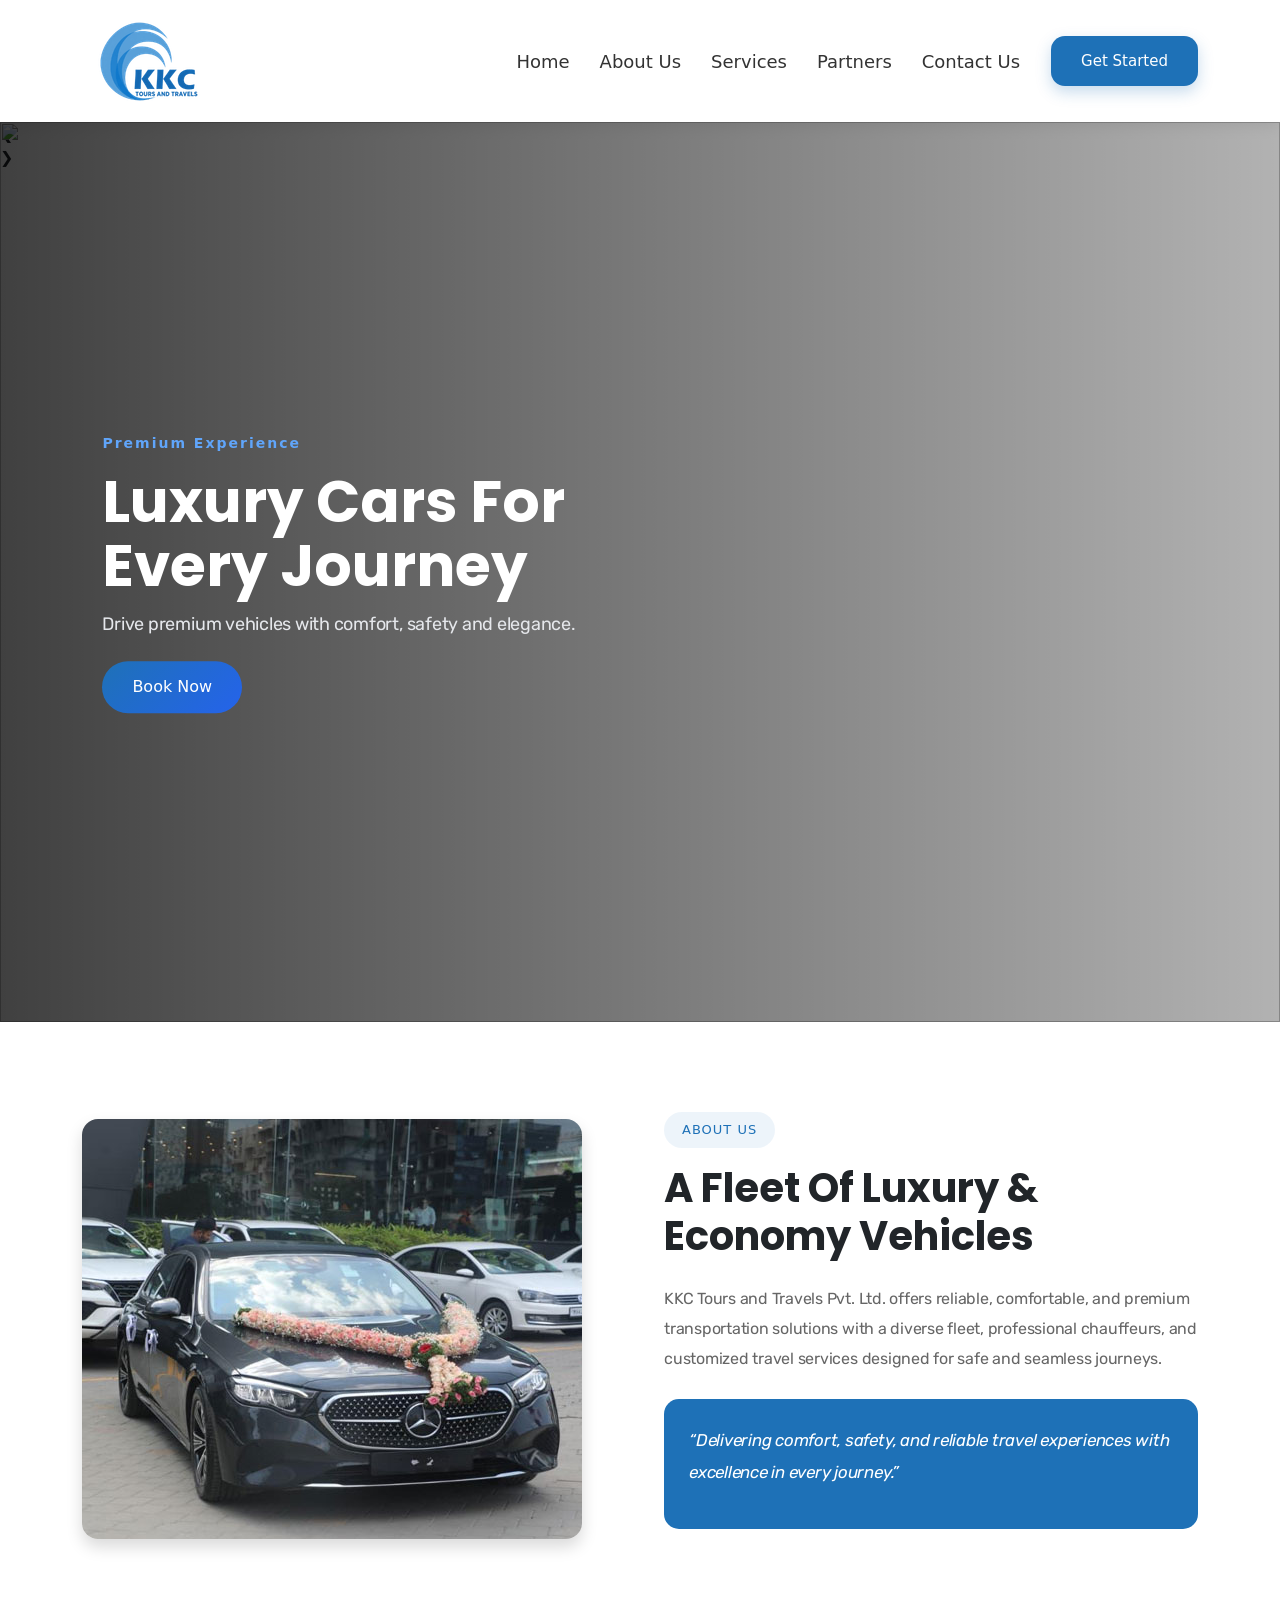
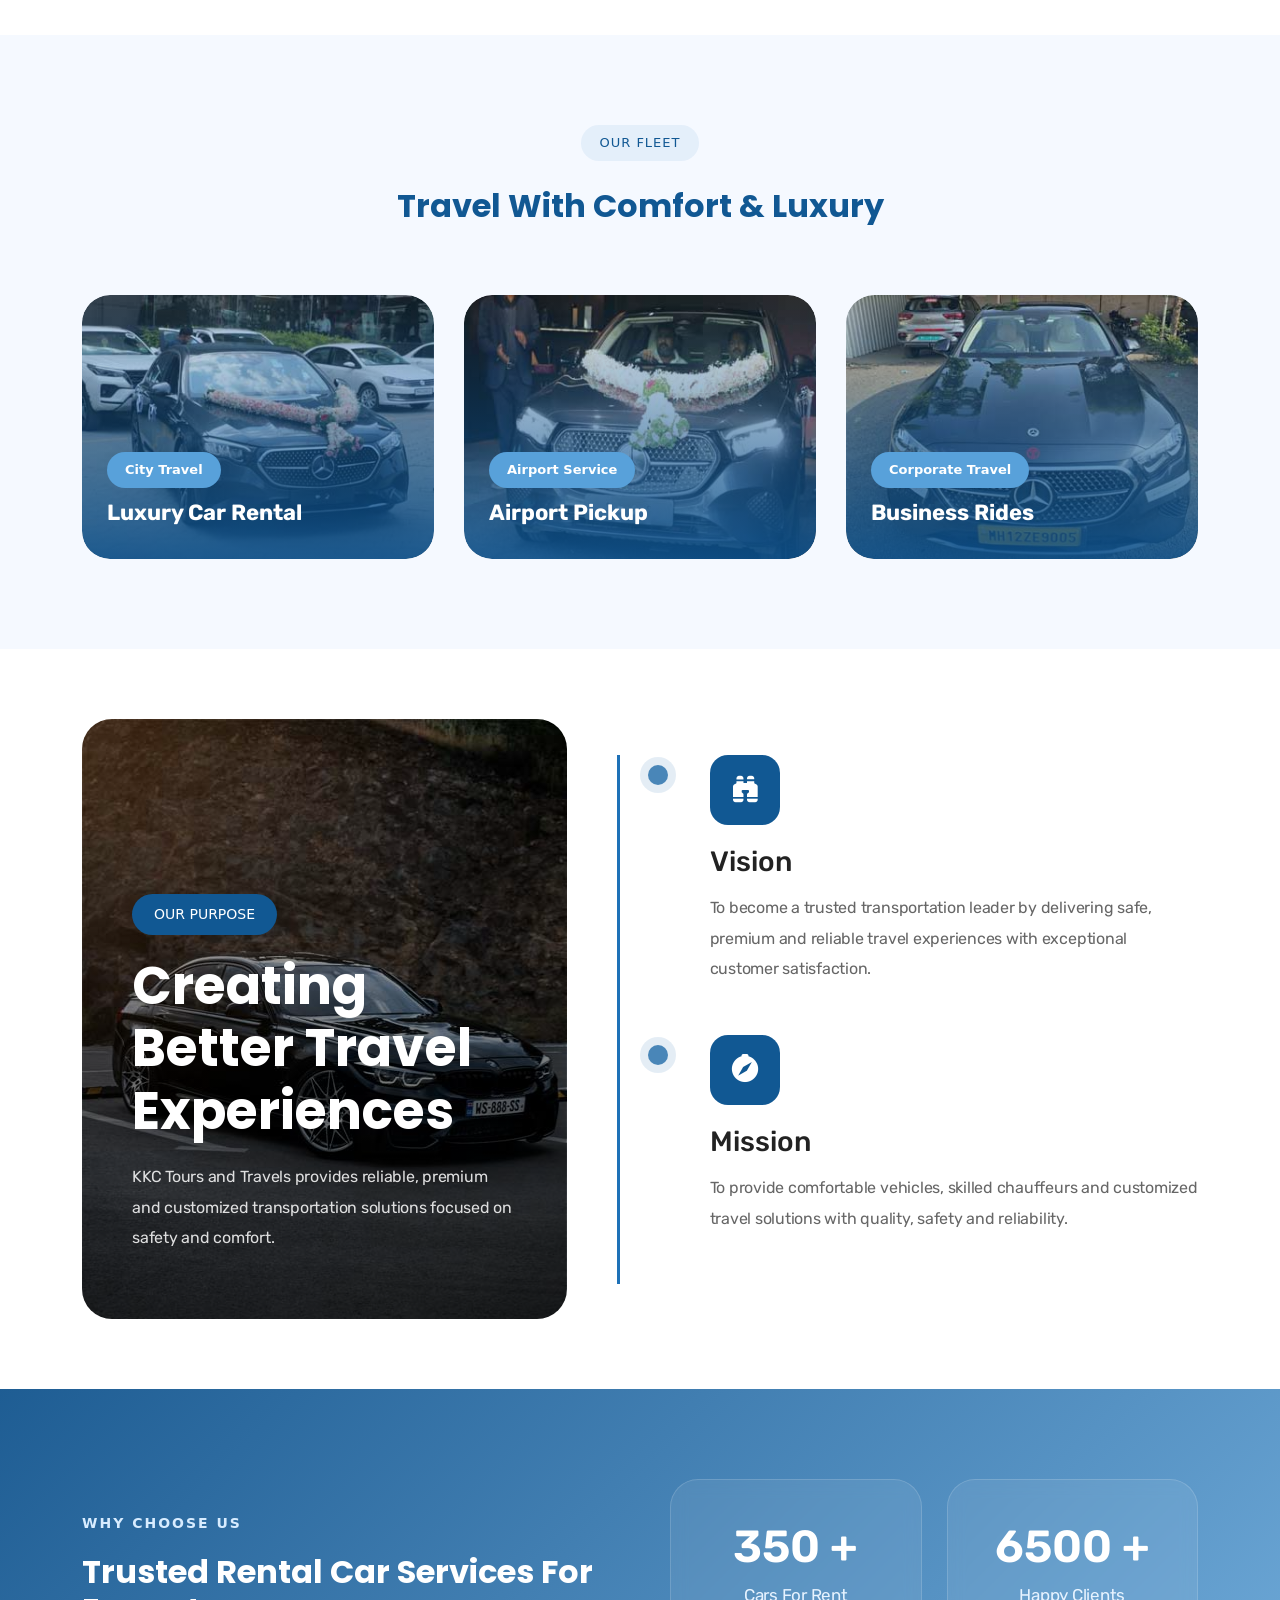
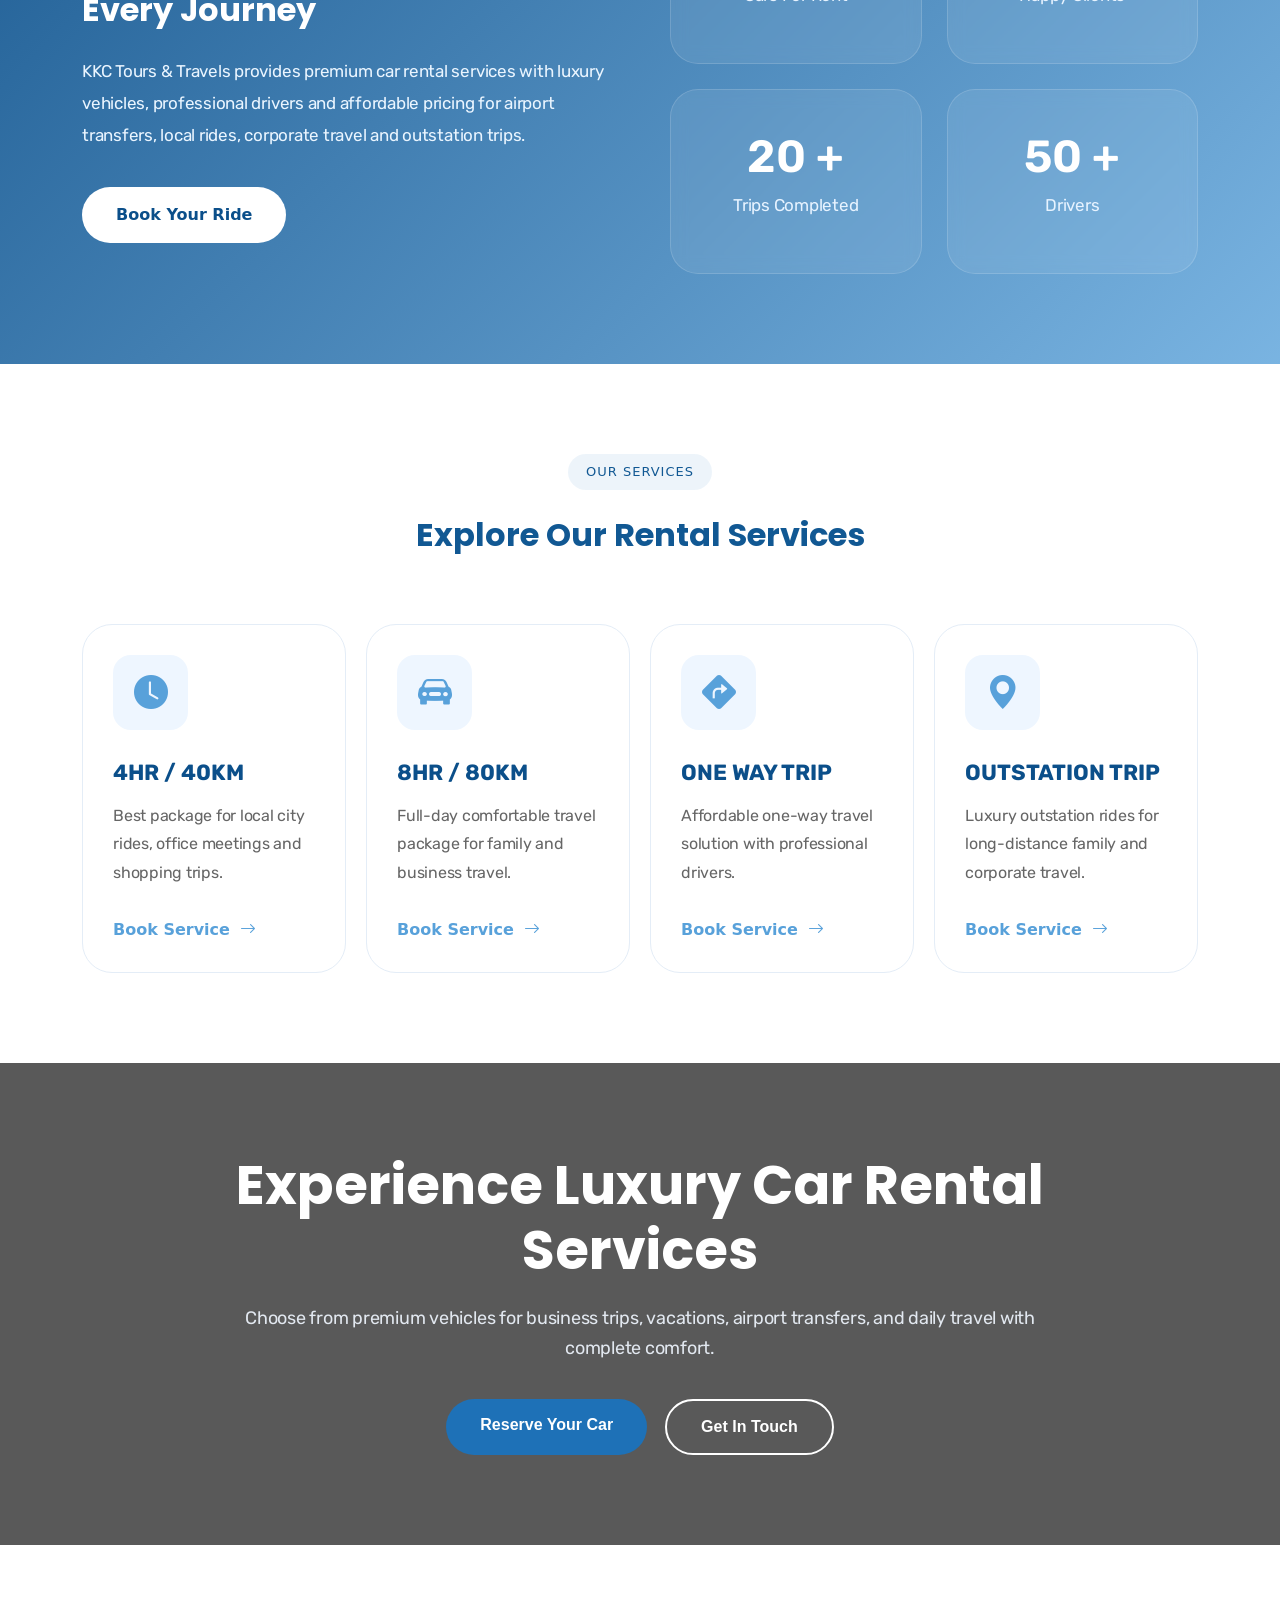
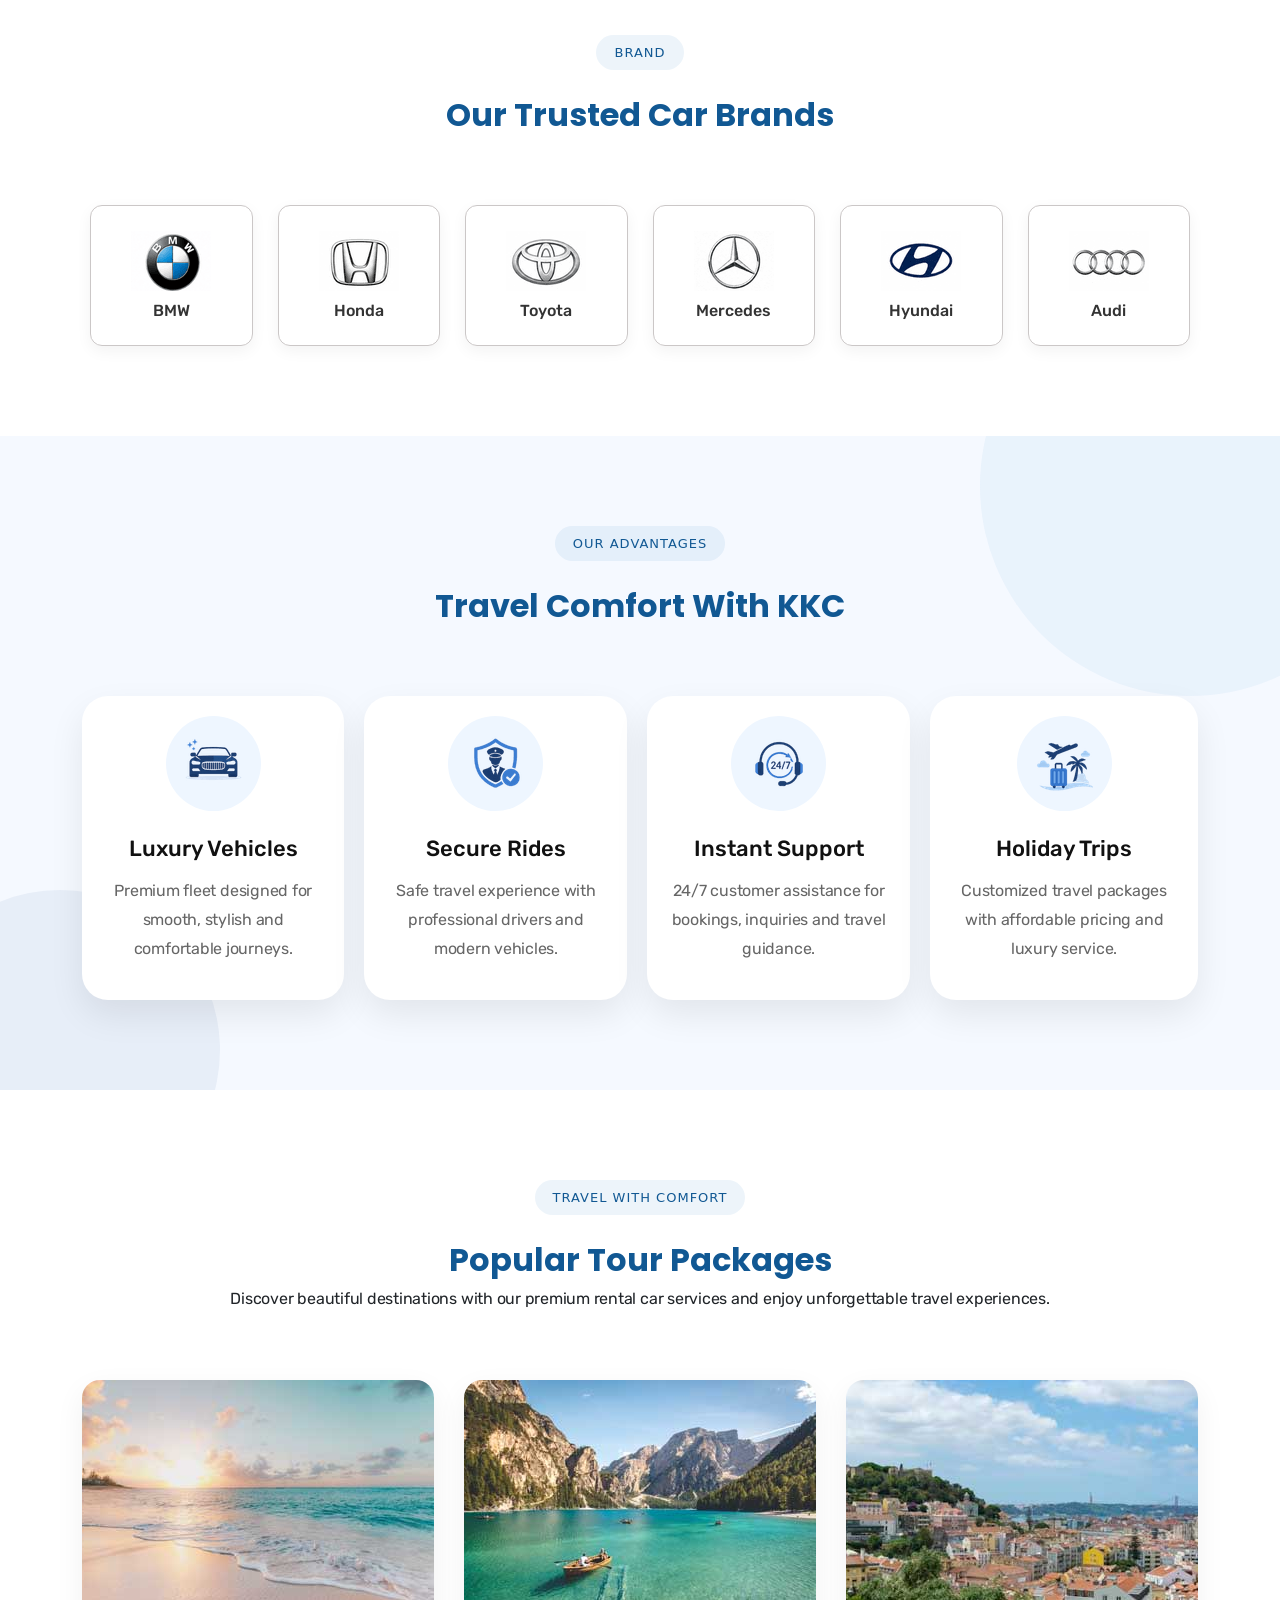
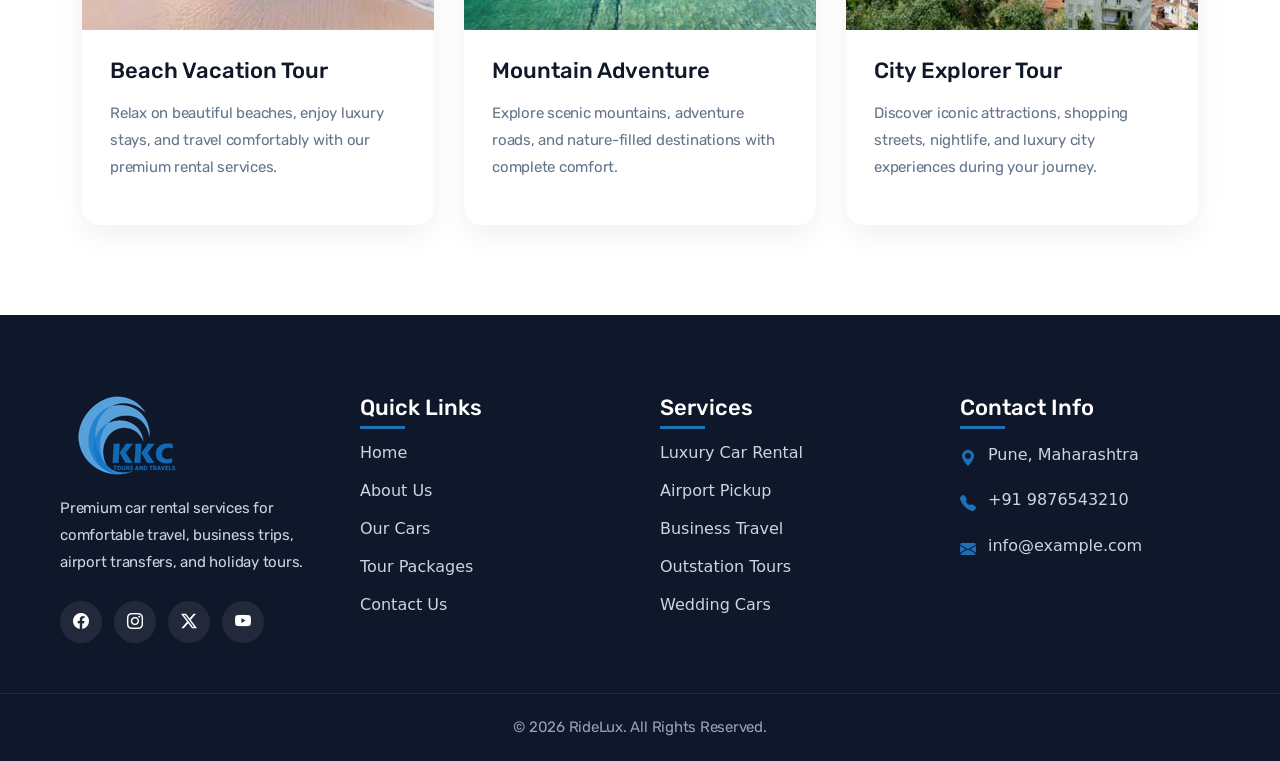
==== commit 35acd302: "footer" ====
--- a/index.html
+++ b/index.html
@@ -537,57 +537,84 @@
 
 
 <!-- ================= FOOTER ================= -->
-<footer>
-  <div class="container">
-    <div class="row">
-
-      <div class="col-lg-3 col-md-6 mb-4">
-        
-        <div class="footer-title"> <a class="navbar-brand" href="index.html">
-        <img src="assets/images/logo2.png" alt="footer-logo"></a></div>
-        <p>Modern responsive websites development.</p>
-
-        <div class="social-icons mt-3">
-          <a href="#"><i class="bi bi-facebook"></i></a>
-          <a href="#"><i class="bi bi-instagram"></i></a>
-          <a href="#"><i class="bi bi-twitter-x"></i></a>
-          <a href="#"><i class="bi bi-linkedin"></i></a>
-        </div>
-      </div>
-
-      <div class="col-lg-3 col-md-6 mb-4">
-        <div class="footer-title">Quick Links</div>
-        <div class="footer-links">
-          <a href="#">Home</a>
-          <a href="#">About</a>
-          <a href="#">Services</a>
-          <a href="#">Contact</a>
-        </div>
-      </div>
-
-      <div class="col-lg-3 col-md-6 mb-4">
-        <div class="footer-title">Terms</div>
-        <div class="footer-links">
-          <a href="#">Privacy</a>
-          <a href="#">Terms</a>
-          <a href="#">Support</a>
-        </div>
-      </div>
-
-      <div class="col-lg-3 col-md-6 mb-4">
-        <div class="footer-title">Contact</div>
-        <p><i class="bi bi-geo-alt"></i> Pune</p>
-        <p><i class="bi bi-envelope"></i> info@example.com</p>
-        <p><i class="bi bi-telephone"></i> +91 9876543210</p>
-      </div>
-
-    </div>
-
-    <div class="footer-bottom">
-      © 2026 Your Company. All Rights Reserved.
-    </div>
-
-  </div>
+<footer class="lux-footer-area">
+
+    <div class="lux-footer-container">
+
+        <!-- About -->
+        <div class="lux-footer-box">
+            <h2><img src="assets/images/logo2.png" alt=""></h2>
+
+            <p>
+                Premium car rental services for comfortable travel,
+                business trips, airport transfers, and holiday tours.
+            </p>
+
+            <div class="lux-social-icons">
+                <a href="#"><i class="bi bi-facebook"></i></a>
+                <a href="#"><i class="bi bi-instagram"></i></a>
+                <a href="#"><i class="bi bi-twitter-x"></i></a>
+                <a href="#"><i class="bi bi-youtube"></i></a>
+            </div>
+        </div>
+
+        <!-- Quick Links -->
+        <div class="lux-footer-box">
+            <h3>Quick Links</h3>
+
+            <ul>
+                <li><a href="#">Home</a></li>
+                <li><a href="#">About Us</a></li>
+                <li><a href="#">Our Cars</a></li>
+                <li><a href="#">Tour Packages</a></li>
+                <li><a href="#">Contact Us</a></li>
+            </ul>
+        </div>
+
+        <!-- Services -->
+        <div class="lux-footer-box">
+            <h3>Services</h3>
+
+            <ul>
+                <li><a href="#">Luxury Car Rental</a></li>
+                <li><a href="#">Airport Pickup</a></li>
+                <li><a href="#">Business Travel</a></li>
+                <li><a href="#">Outstation Tours</a></li>
+                <li><a href="#">Wedding Cars</a></li>
+            </ul>
+        </div>
+
+        <!-- Contact -->
+        <div class="lux-footer-box">
+            <h3>Contact Info</h3>
+
+            <ul class="lux-contact-info">
+                <li>
+                    <i class="bi bi-geo-alt-fill"></i>
+                    Pune, Maharashtra
+                </li>
+
+                <li>
+                    <i class="bi bi-telephone-fill"></i>
+                    +91 9876543210
+                </li>
+
+                <li>
+                    <i class="bi bi-envelope-fill"></i>
+                    info@example.com
+                </li>
+            </ul>
+        </div>
+
+    </div>
+
+    <!-- Bottom -->
+    <div class="lux-footer-bottom">
+        <p>
+            © 2026 RideLux. All Rights Reserved.
+        </p>
+    </div>
+
 </footer>
 
 <!-- ================= JS ================= -->
--- a/assets/css/style.css
+++ b/assets/css/style.css
@@ -1237,76 +1237,136 @@
 /* =========================
    FOOTER
 ========================= */
-footer{
-  background: var(--footer-bg);
-  color:#cbd5e1;
-  padding:60px 0 20px;
-}
-
-.footer-title{
-  color:#fff;
-  font-weight:600;
-  margin-bottom:15px;
-}
-
-.footer-links a{
-  display:block;
-  color:#cbd5e1;
-  text-decoration:none;
-  margin-bottom:8px;
-  transition:0.3s;
-}
-
-.footer-links a:hover{
-  color:var(--h2-heading);
-  padding-left:5px;
-}
-
-.social-icons a{
-  display:inline-flex;
-  align-items:center;
-  justify-content:center;
-  width:38px;
-  height:38px;
-  margin-right:8px;
-  border-radius:50%;
-  background:#1e293b;
-  color:#fff;
-  transition:0.3s;
-}
-
-.social-icons a:hover{
-  background:var(--h2-heading);
-  color:#ffffff;
-  transform:translateY(-3px);
-}
-
-.footer-bottom{
-  border-top:1px solid #1e293b;
-  margin-top:30px;
-  padding-top:15px;
-  font-size:14px;
-  text-align:center;
-  color:#94a3b8;
-}
-
-/* =========================
-   RESPONSIVE
-========================= */
+.lux-footer-area{
+    background: #0f172a;
+    padding-top: 80px;
+    color: #fff;
+    /* font-family: Arial, sans-serif; */
+}
+
+.lux-footer-container{
+    max-width: 1200px;
+    margin: auto;
+    padding: 0 20px 50px;
+    display: grid;
+    grid-template-columns: repeat(auto-fit,minmax(250px,1fr));
+    gap: 40px;
+}
+
+/* Box */
+.lux-footer-box h2{
+    font-size: 34px;
+    margin-bottom: 20px;
+    color: #fff;
+}
+
+.lux-footer-box h3{
+    font-size: 22px;
+    margin-bottom: 20px;
+    position: relative;
+}
+
+.lux-footer-box h3::after{
+    content: "";
+    width: 45px;
+    height: 3px;
+    background: #1E71B7;
+    position: absolute;
+    left: 0;
+    bottom: -8px;
+}
+
+/* Paragraph */
+.lux-footer-box p{
+    color: #cbd5e1;
+    line-height: 1.8;
+    font-size: 15px;
+}
+
+/* Links */
+.lux-footer-box ul{
+    padding: 0;
+    margin: 0;
+    list-style: none;
+}
+
+.lux-footer-box ul li{
+    margin-bottom: 14px;
+}
+
+.lux-footer-box ul li a{
+    color: #cbd5e1;
+    text-decoration: none;
+    transition: 0.3s ease;
+}
+
+.lux-footer-box ul li a:hover{
+    color: #1E71B7;
+    padding-left: 5px;
+}
+
+/* Social Icons */
+.lux-social-icons{
+    display: flex;
+    gap: 12px;
+    margin-top: 25px;
+}
+
+.lux-social-icons a{
+    width: 42px;
+    height: 42px;
+    background: rgba(255,255,255,0.08);
+    display: flex;
+    align-items: center;
+    justify-content: center;
+    border-radius: 50%;
+    color: #fff;
+    text-decoration: none;
+    transition: 0.3s ease;
+}
+
+.lux-social-icons a:hover{
+    background: #1E71B7;
+    transform: translateY(-4px);
+}
+
+/* Contact */
+.lux-contact-info li{
+    display: flex;
+    gap: 12px;
+    color: #cbd5e1;
+    line-height: 1.7;
+}
+
+.lux-contact-info li i{
+    color: #1E71B7;
+    margin-top: 4px;
+}
+
+/* Bottom */
+.lux-footer-bottom{
+    border-top: 1px solid rgba(255,255,255,0.08);
+    padding: 22px 20px;
+    text-align: center;
+}
+
+.lux-footer-bottom p{
+    margin: 0;
+    color: #94a3b8;
+    font-size: 15px;
+}
+
+/* Responsive */
 @media(max-width:768px){
-  .content{
-    left:5%;
-    right:5%;
-    text-align:center;
-  }
-
-  .content h1{
-    font-size:34px;
-  }
-
-  .content p{
-    font-size:15px;
-  }
+
+    .lux-footer-area{
+        padding-top: 60px;
+    }
+
+    .lux-footer-box h2{
+        font-size: 30px;
+    }
+
 }
 /* ================= BREADCRUMB ================= */
 
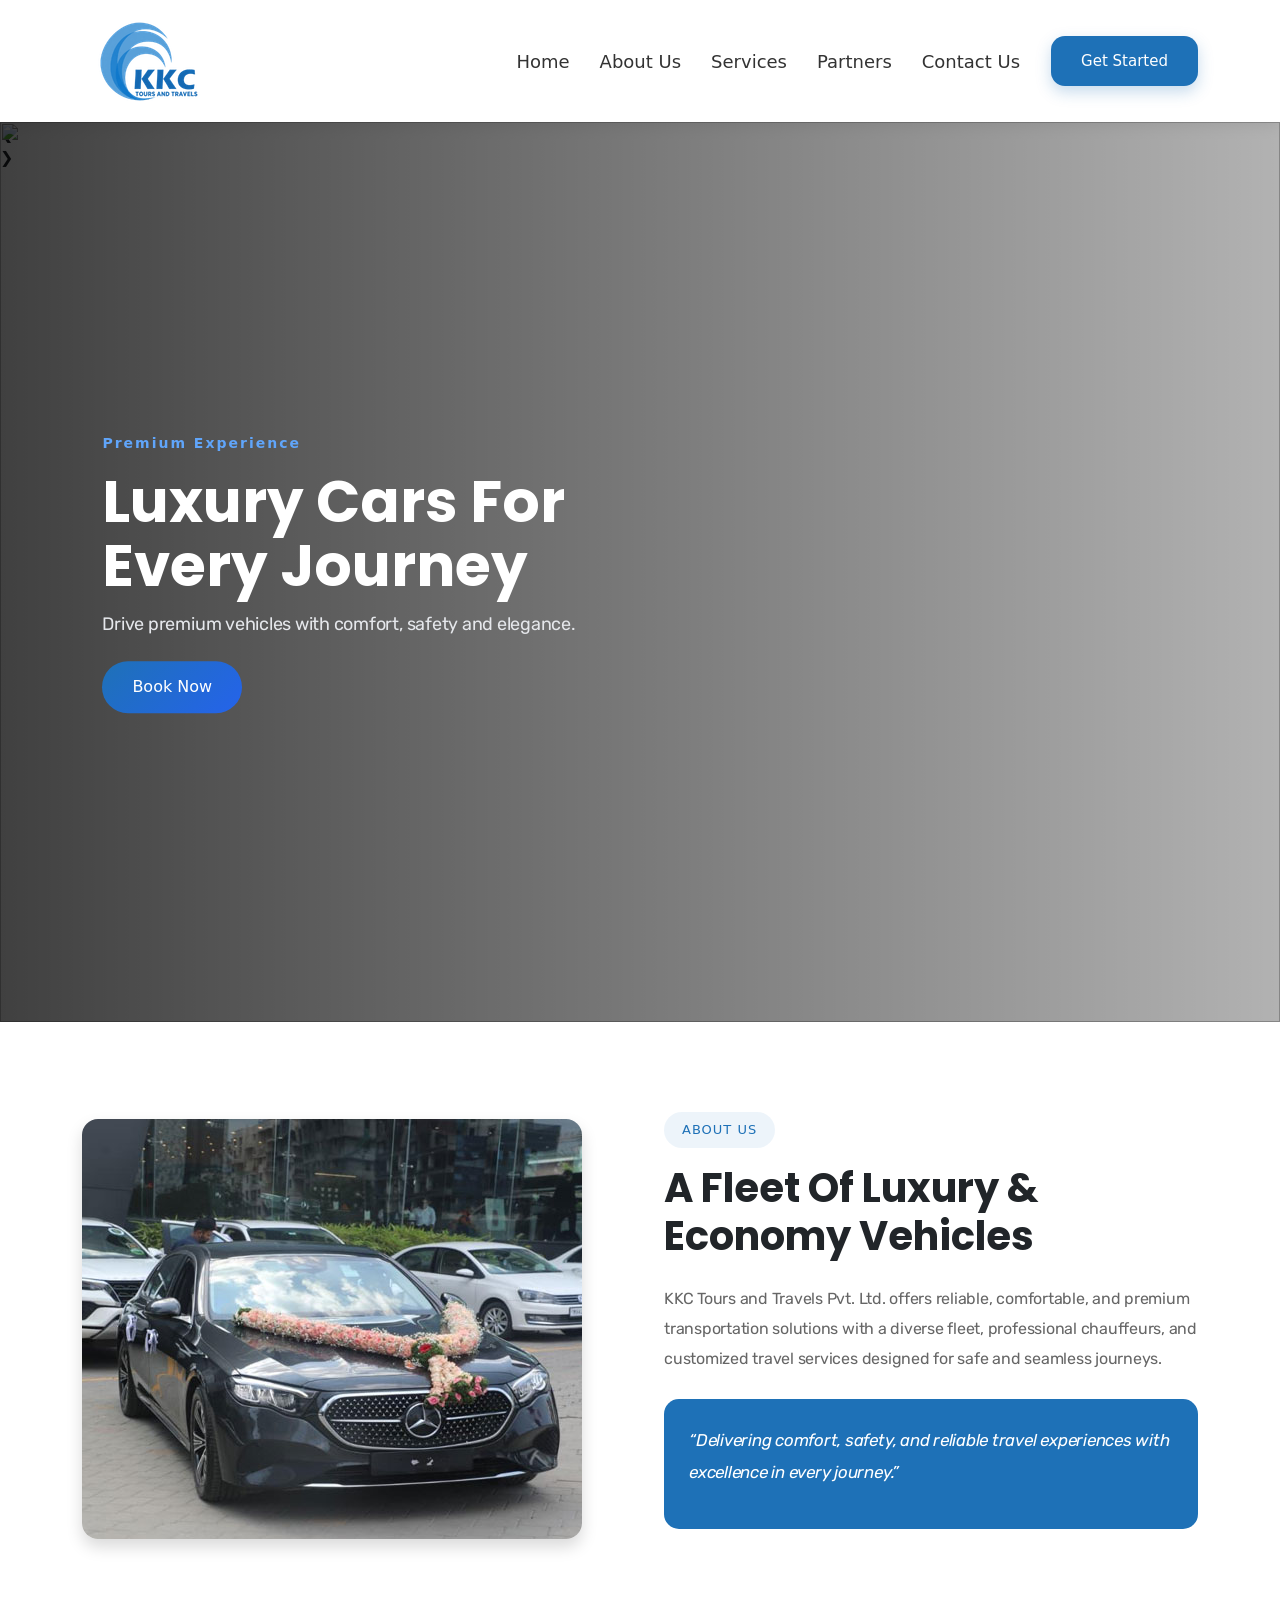
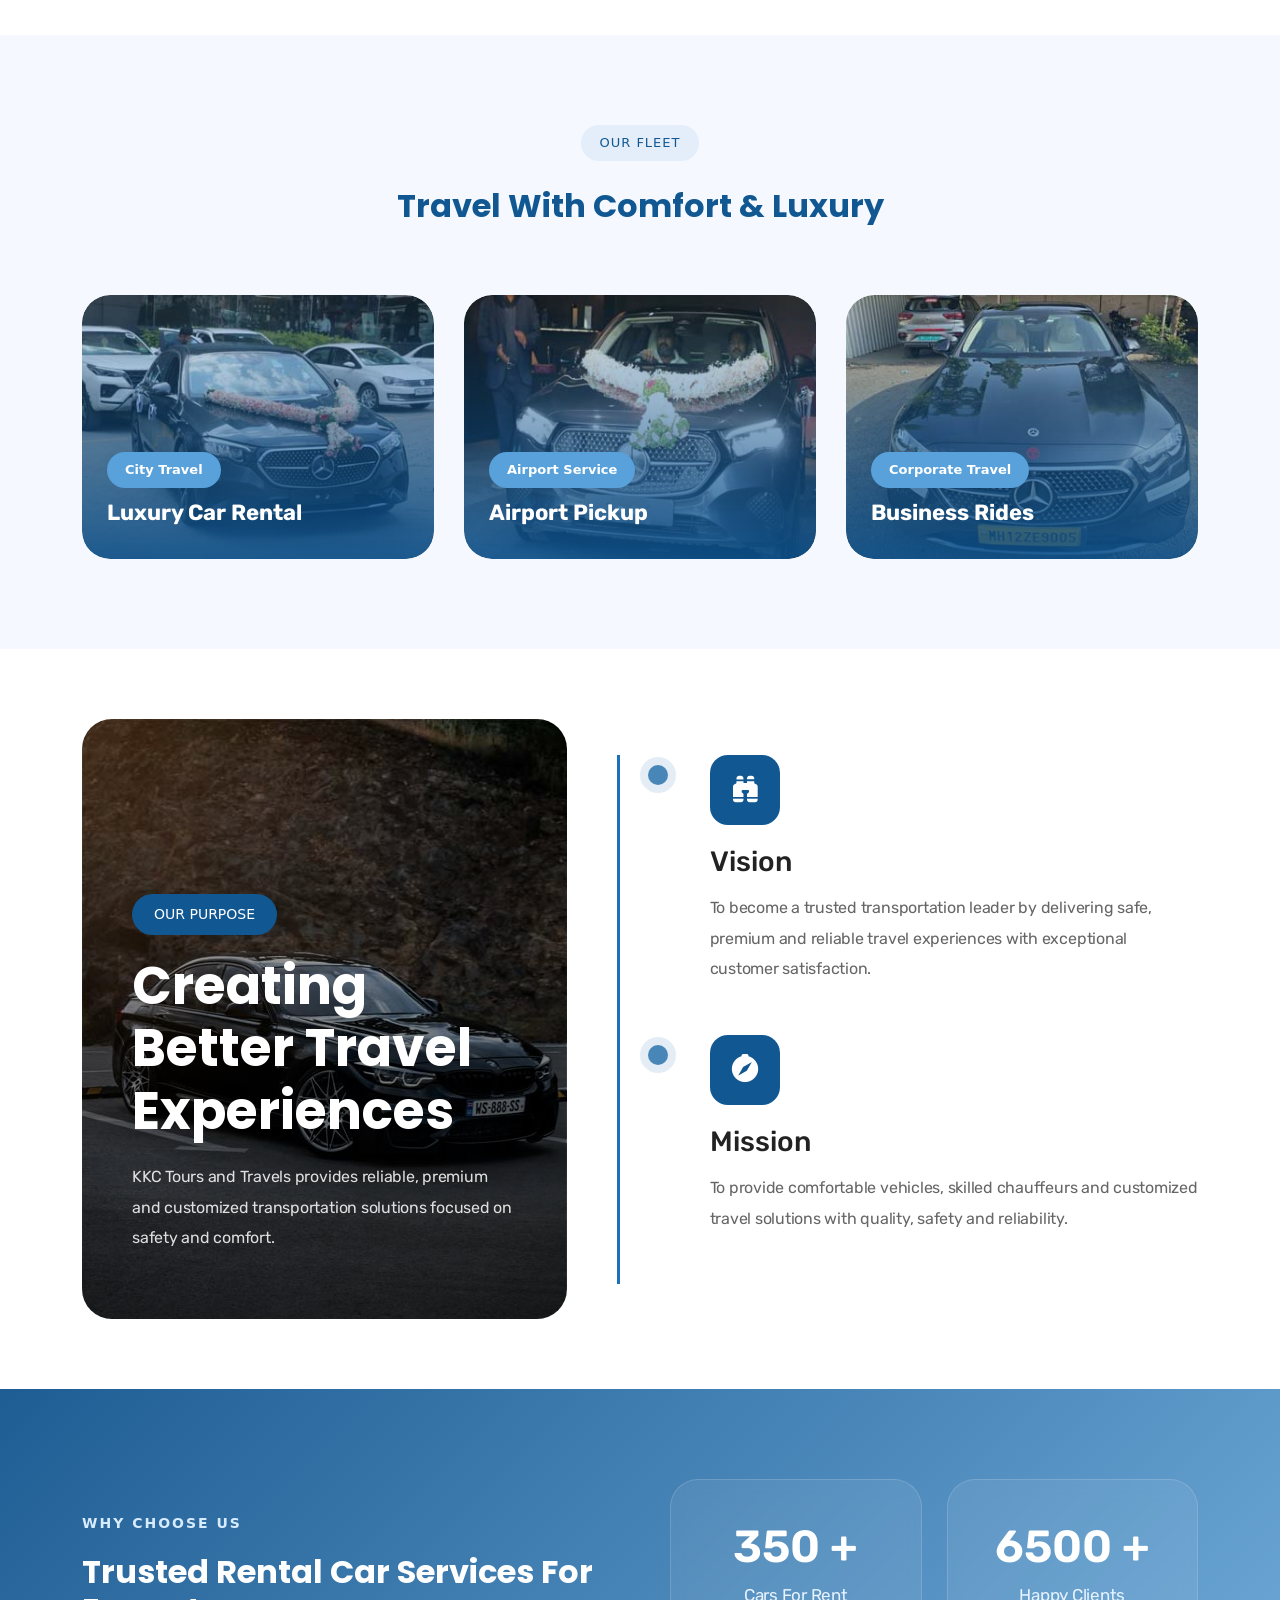
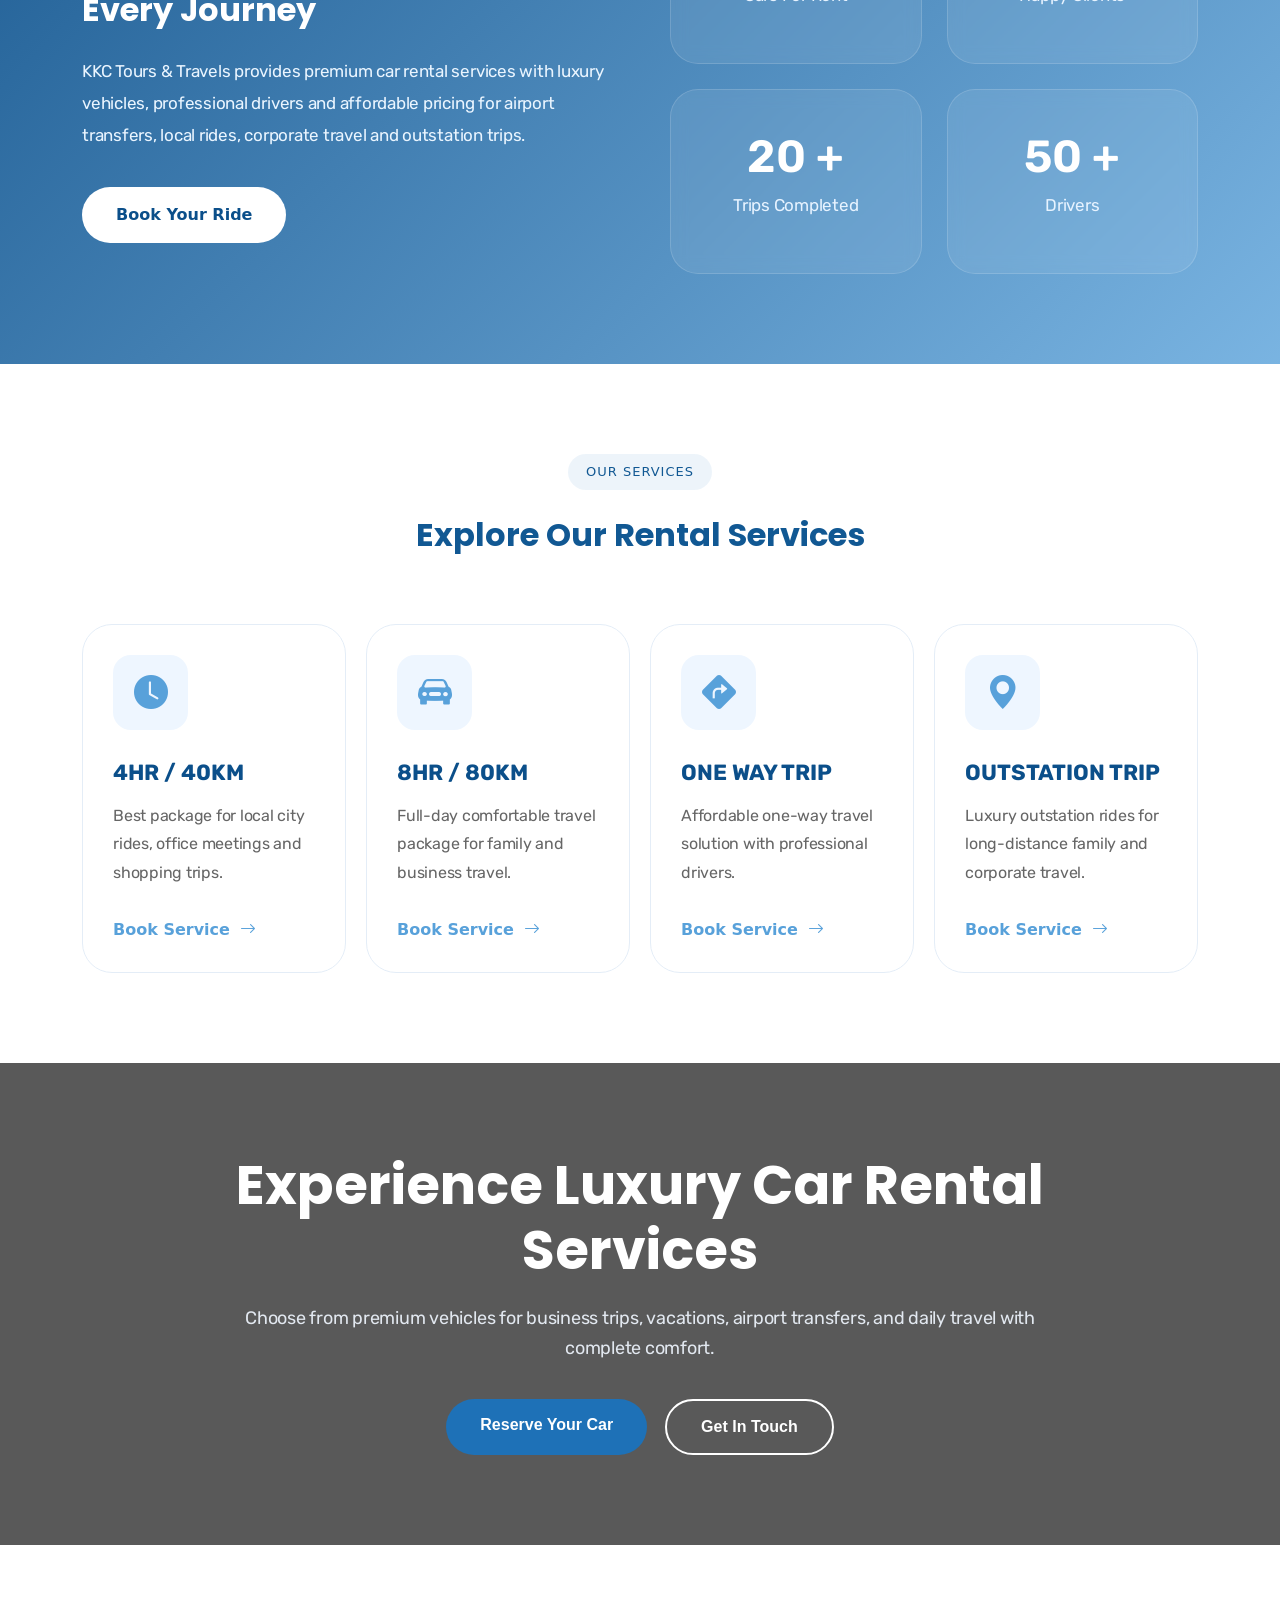
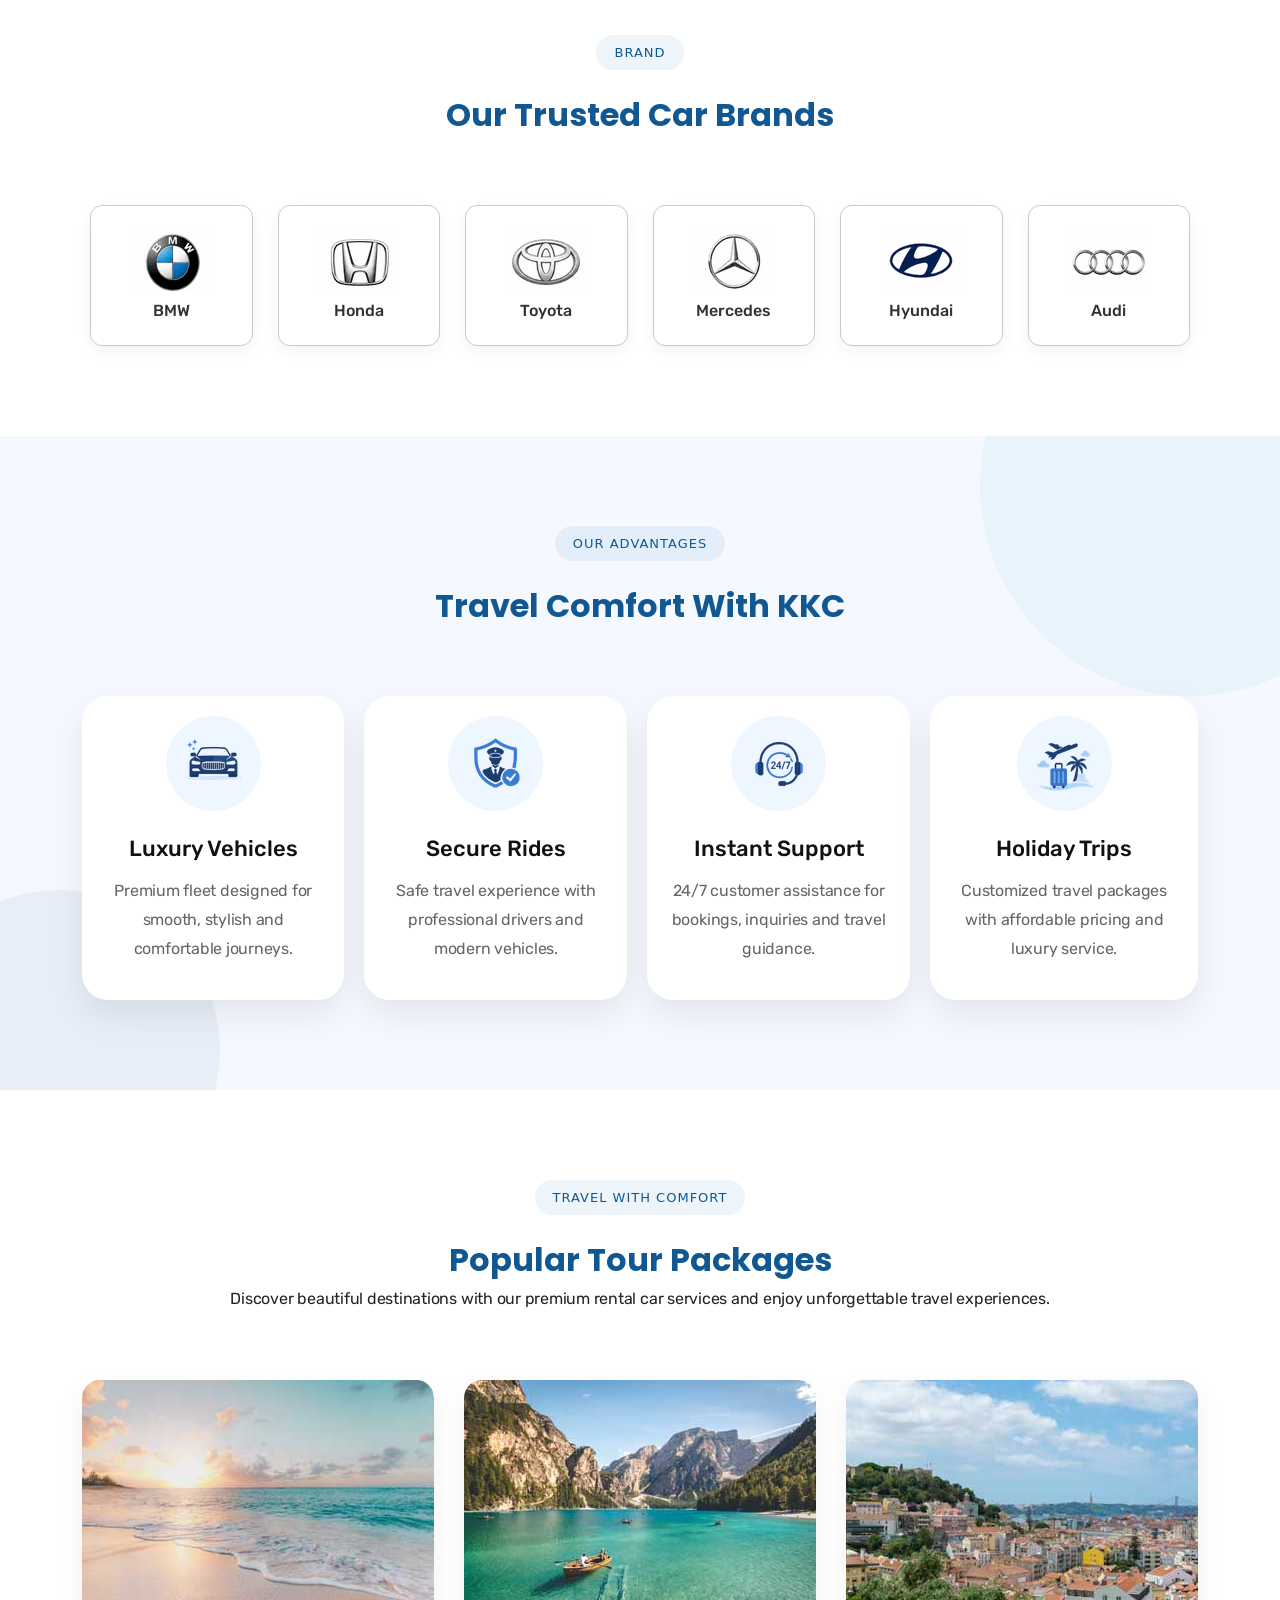
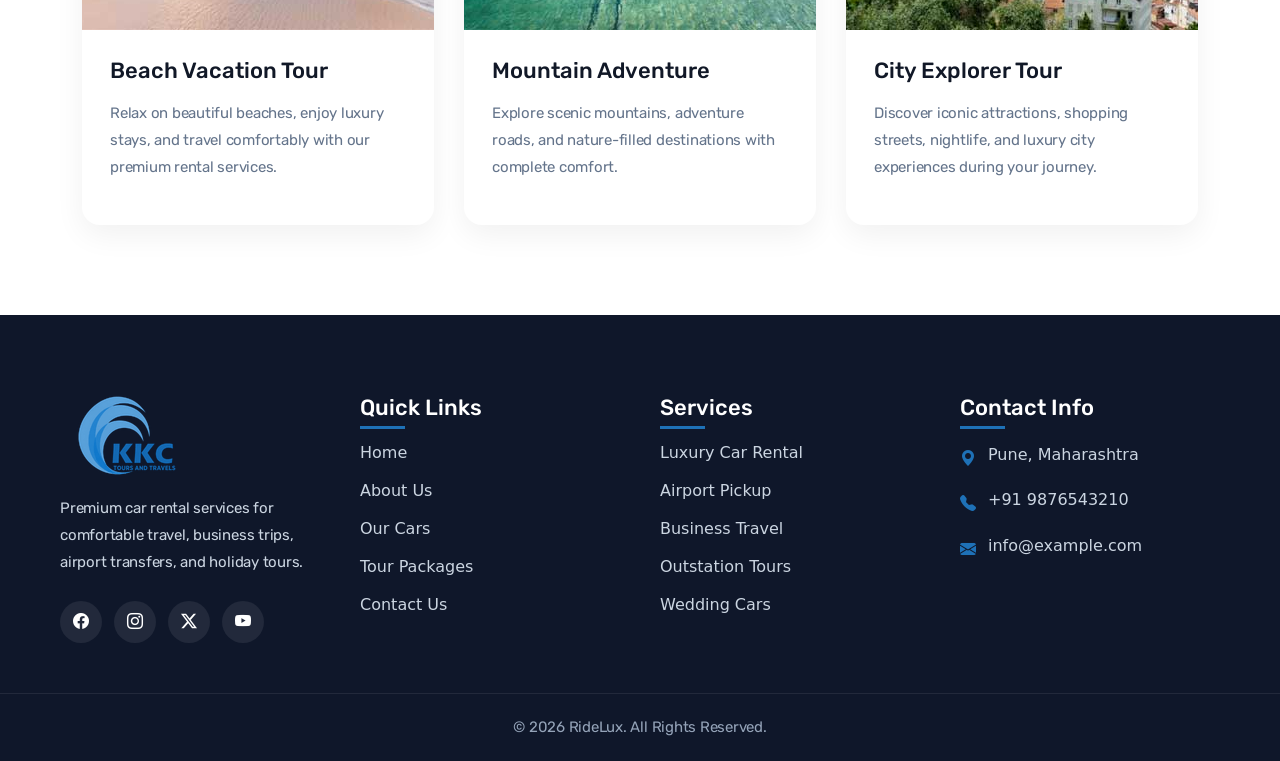
==== commit 874a207d: "#" ====
--- a/index.html
+++ b/index.html
@@ -10,7 +10,8 @@
 <link rel="stylesheet" href="assets/css/style.css">
 <!-- Bootstrap -->
 <link href="https://cdn.jsdelivr.net/npm/bootstrap@5.3.3/dist/css/bootstrap.min.css" rel="stylesheet">
-
+<!-- Animation -->
+<link href="https://unpkg.com/aos@2.3.1/dist/aos.css" rel="stylesheet">
 <!-- Bootstrap Icons (ONLY ONCE) -->
 <link href="https://cdn.jsdelivr.net/npm/bootstrap-icons@1.11.3/font/bootstrap-icons.css" rel="stylesheet">
 
@@ -128,12 +129,12 @@
         <div class="row align-items-center g-5">
 
             <div class="col-lg-6">
-                <img src="assets/images/about-car.jpg" class="img-fluid rounded-4 shadow" alt="About image">
+                <img src="assets/images/about-car.jpg"data-aos="fade-right" class="img-fluid rounded-4 shadow" alt="About image">
             </div>
           
-            <div class="col-lg-6">
+            <div class="col-lg-6" data-aos="fade-left">
                 <span>ABOUT US</span>
-                <h2 class="mt-3"> A Fleet Of Luxury & Economy Vehicles</h2>
+                <h2 class="mt-3" > A Fleet Of Luxury & Economy Vehicles</h2>
                 <p class="mt-4">
                  KKC Tours and Travels Pvt. Ltd. offers reliable, comfortable, and premium transportation solutions with a diverse fleet, professional chauffeurs, and customized travel services designed for safe and seamless journeys.
                 </p>
@@ -156,12 +157,12 @@
 <section class="travel-showcase-sec p-bottom p-top">
     <div class="travel-showcase-container container">
         <!-- Heading -->
-        <div class="sec-title">
+        <div class="sec-title" data-aos="fade-up">
             <span>OUR FLEET</span>
             <h2>Travel With Comfort & Luxury</h2>
         </div>
         <!-- Grid -->
-        <div class="travel-showcase-grid">
+        <div class="travel-showcase-grid" data-aos="fade-up">
             <!-- Item -->
             <div class="travel-showcase-item">
                 <img src="assets/images/gallery-1.jpg" alt="image">
@@ -195,7 +196,7 @@
 <div class="kkc-vision-wrapper">
 <!-- Left -->
 <div class="kkc-vision-banner">
-<div class="kkc-banner-content">
+<div class="kkc-banner-content" data-aos="fade-up">
 <span class="kkc-badge">
 OUR PURPOSE
 </span>
@@ -243,7 +244,7 @@
         <!-- Left Content -->
         <div class="travel-counter-content">
             <span>WHY CHOOSE US</span>
-            <h2>Trusted Rental Car Services For Every Journey</h2>
+            <h2 data-aos="zoom-in">Trusted Rental Car Services For Every Journey</h2>
               <p>
                 KKC Tours & Travels provides premium car rental services 
                 with luxury vehicles, professional drivers and affordable 
@@ -256,25 +257,25 @@
         <div class="travel-counter-grid">
             <!-- Counter -->
             <div class="travel-counter-box">
-                <h3><span class="counter" data-target="350 +">350 </span>+</h3>
+                <h3 data-aos="zoom-in"><span class="counter" data-target="350 +">350 </span>+</h3>
                 <p>Cars For Rent</p>
             </div>
 
             <!-- Counter -->
             <div class="travel-counter-box">      
-                <h3><span class="counter" data-target="6500 +">6500 </span>+</h3>
+                <h3 data-aos="zoom-in"><span class="counter" data-target="6500 +">6500 </span>+</h3>
                  <p>Happy Clients</p>
             </div>
 
             <!-- Counter -->
             <div class="travel-counter-box">
-                <h3>
+                <h3 data-aos="zoom-in">
                     <span class="counter" data-target="1500">20 </span>+</h3>
                 <p>Trips Completed</p>
             </div>
             <!-- Counter -->
             <div class="travel-counter-box">
-                <h3><span class="counter" data-target="50">50 </span>+</h3>
+                <h3 data-aos="zoom-in"><span class="counter" data-target="50">50 </span>+</h3>
                 <p>Drivers</p>
             </div>
 
@@ -285,12 +286,12 @@
 <section class="travel-service-sec p-top p-bottom">
     <div class="container">
         <!-- Heading -->
-        <div class="sec-title">
+        <div class="sec-title" data-aos="fade-up">
             <span>OUR SERVICES</span>
             <h2>Explore Our Rental Services</h2>
         </div>
         <!-- Service Cards -->
-        <div class="travel-service-grid">
+        <div class="travel-service-grid" data-aos="fade-up">
             <!-- Card -->
             <div class="travel-service-box">
                 <div class="travel-service-top">
@@ -357,7 +358,7 @@
 <section class="drive-cta-area  p-bottom p-top">
     <div class="drive-overlay-layer"></div>
     <div class="drive-cta-content">
-        <h2>Experience Luxury Car Rental Services</h2>
+        <h2 data-aos="zoom-in">Experience Luxury Car Rental Services</h2>
         <p>
             Choose from premium vehicles for business trips, vacations,
             airport transfers, and daily travel with complete comfort.
@@ -372,10 +373,10 @@
 <!-- ================= BRAND ================= -->
 <section class="brand-section p-top p-bottom">
   <div class="container">
-    <div class="sec-title">
+    <div class="sec-title" data-aos="fade-up">
 <span>BRAND</span>
     <h2 class="brand-title">Our Trusted Car Brands</h2></div>
-    <div class="brand-grid">
+    <div class="brand-grid" data-aos="fade-up">
 
       <div class="brand-card">
         <img src="assets/images/1.png" alt="BMW">
@@ -415,12 +416,12 @@
 <section class="elite-benefits-sec p-bottom p-top">
   <div class="wrapper-container container">
 
-    <div class="sec-title">
+    <div class="sec-title" data-aos="fade-up">
       <span>OUR ADVANTAGES</span>
       <h2>Travel Comfort With KKC</h2>
     </div>
 
-    <div class="elite-benefit-grid d-md-flex">
+    <div class="elite-benefit-grid d-md-flex" data-aos="fade-up">
 
       <!-- Box -->
       <div class="elite-benefit-card">
@@ -472,7 +473,7 @@
 <!-- ===================== HOLIDAY TOUR =================== -->
 <section class="holiday-tour-area p-bottom p-top">
   <div class="container">
-    <div class="sec-title">
+    <div class="sec-title" data-aos="fade-up">
         <span>TRAVEL WITH COMFORT</span>
         <h2>Popular Tour Packages</h2>
         <p>
@@ -480,7 +481,7 @@
             and enjoy unforgettable travel experiences.
         </p>
     </div>
-    <div class="holiday-tour-grid">
+    <div class="holiday-tour-grid" data-aos="fade-up">
 
         <!-- Tour 1 -->
         <div class="holiday-tour-card">
@@ -650,6 +651,12 @@
 
 setInterval(()=> show(current + 1), 5000);
 </script>
-
+<script src="https://unpkg.com/aos@2.3.1/dist/aos.js"></script>
+<script>
+  AOS.init({
+    duration: 1000,
+    once: true
+  });
+</script>
 </body>
 </html>
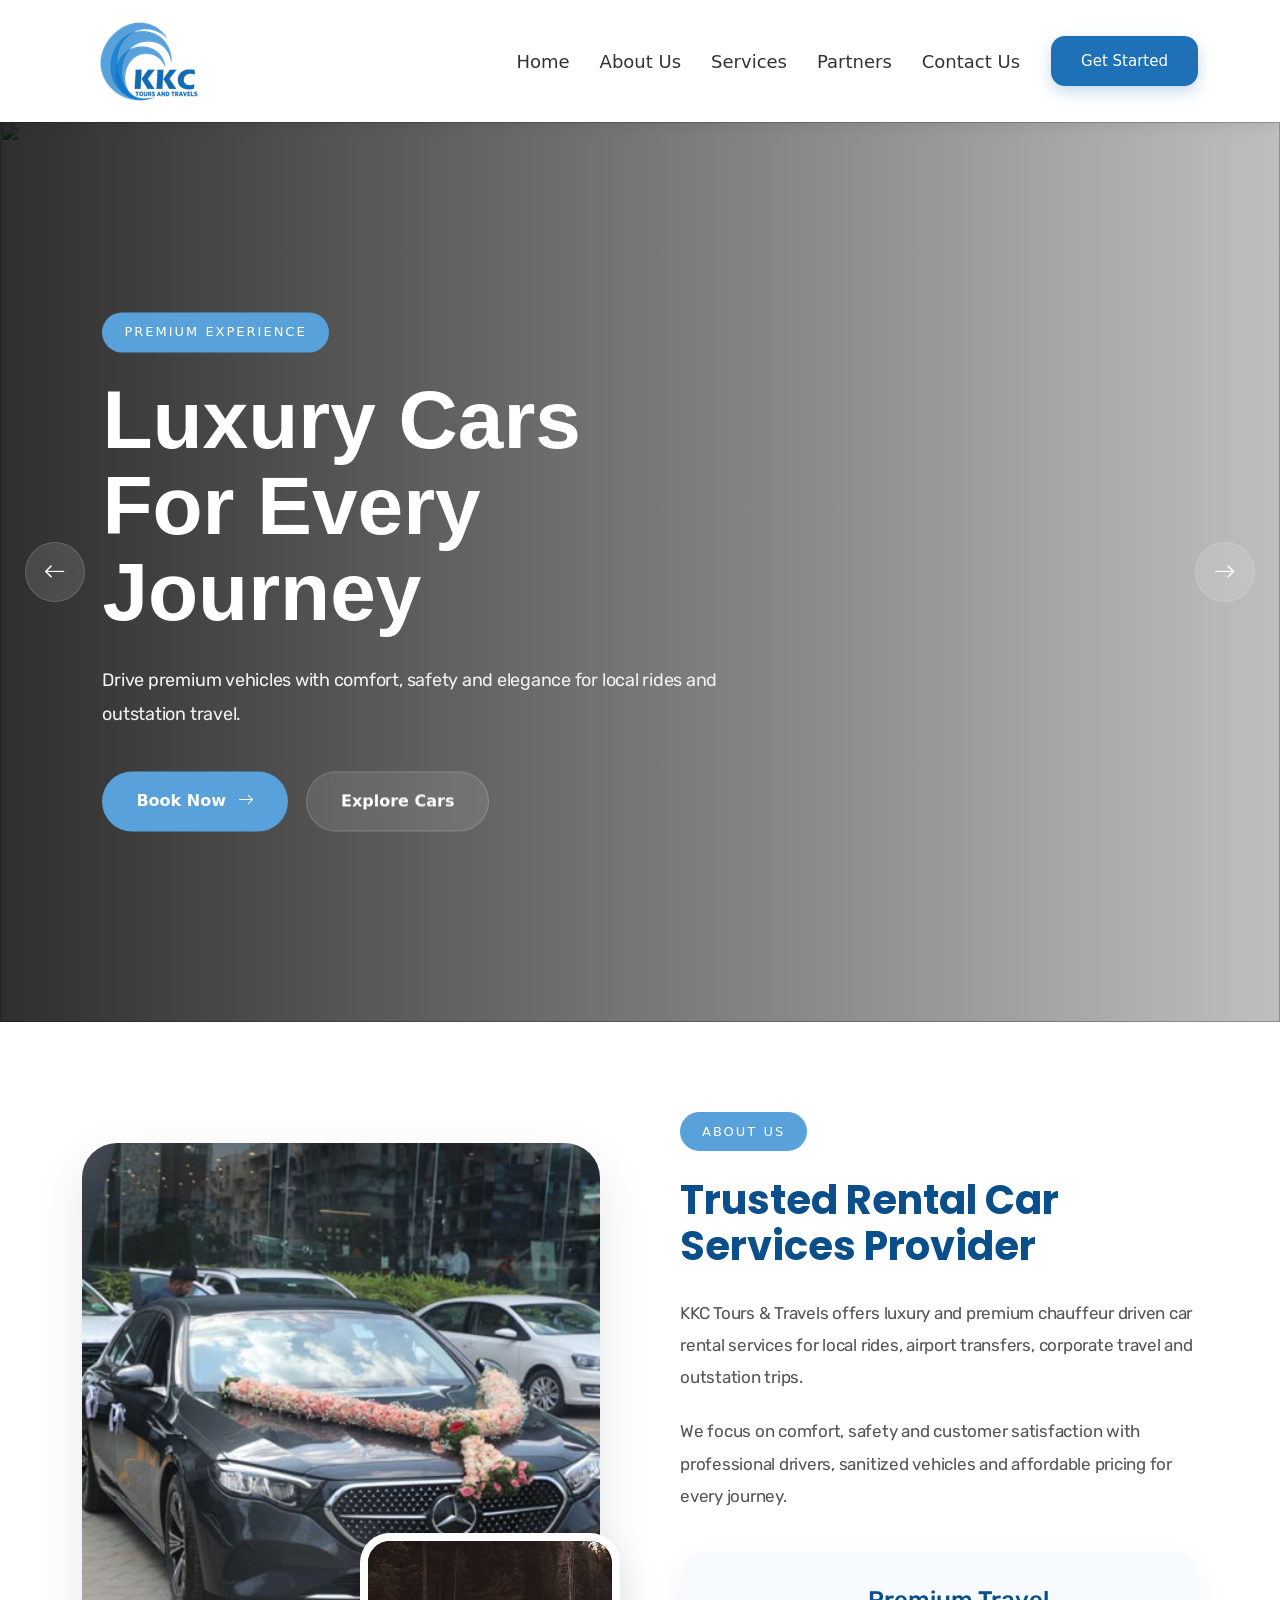
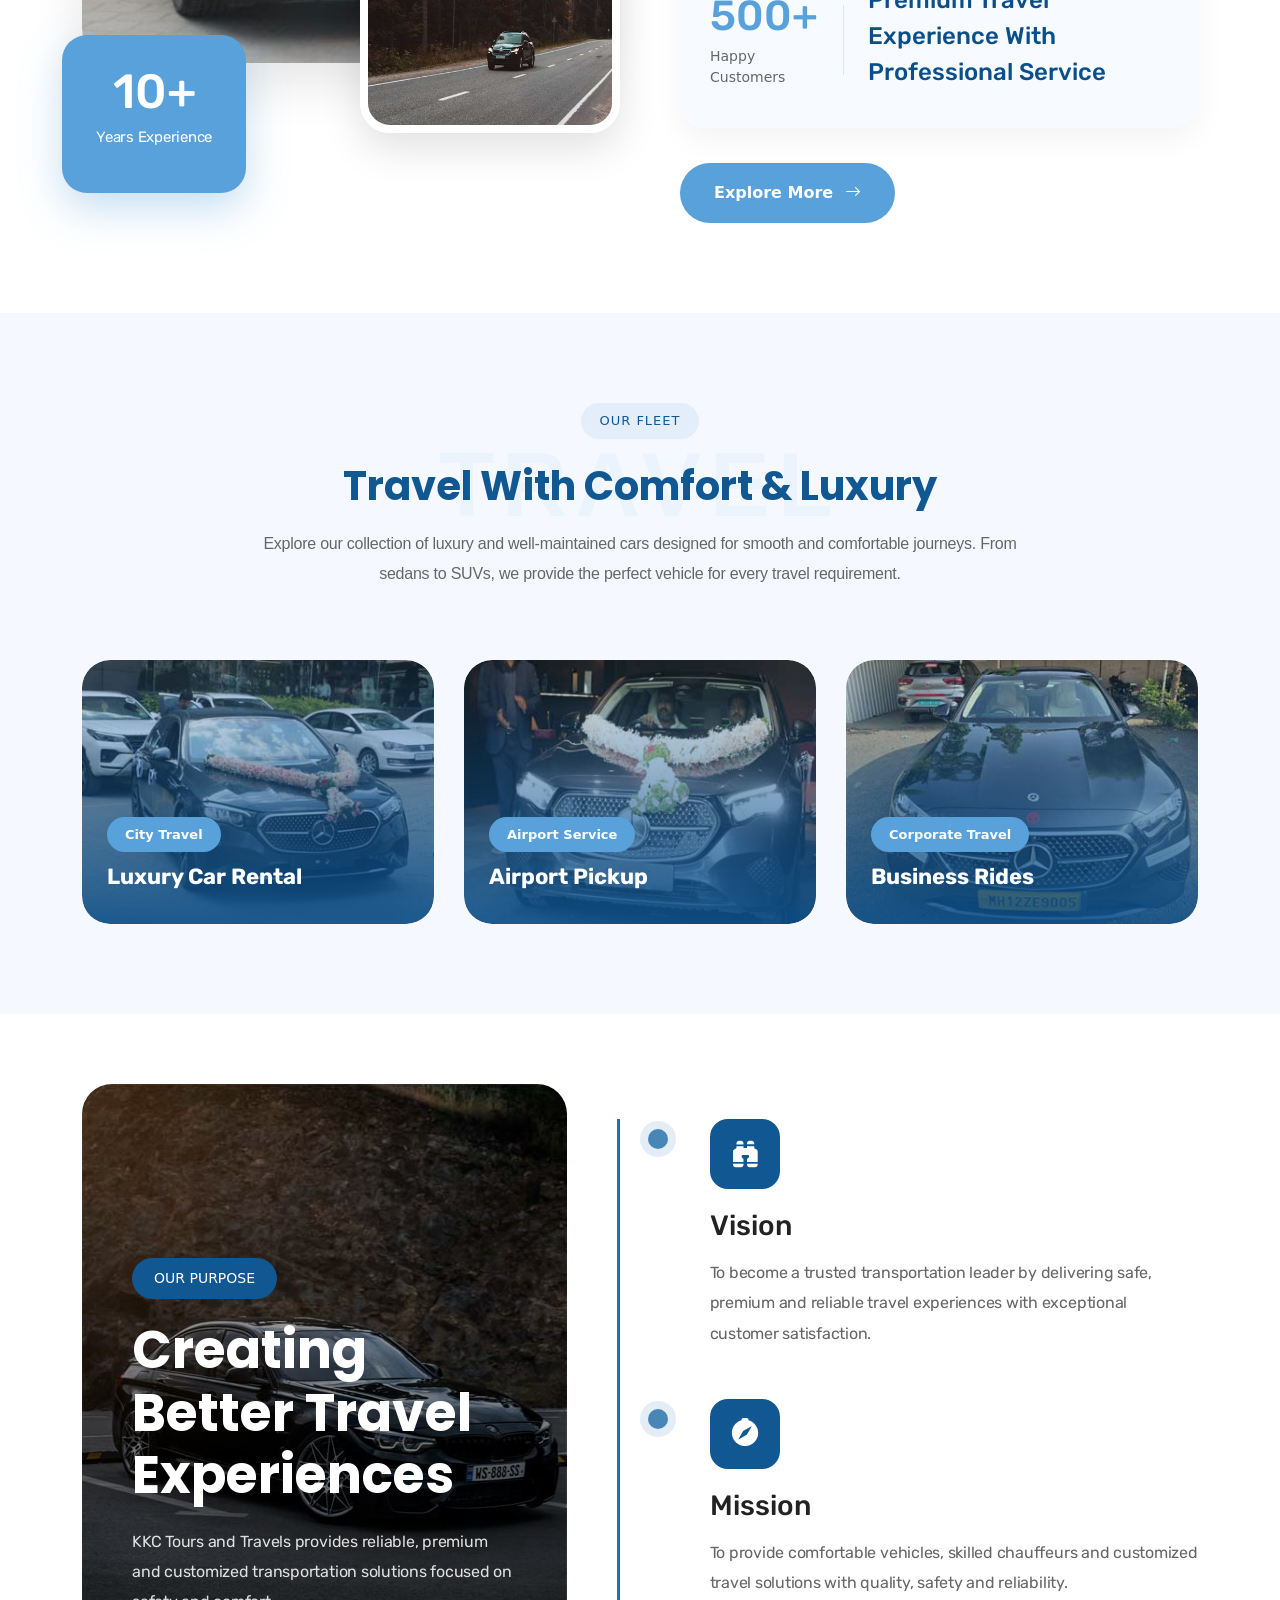
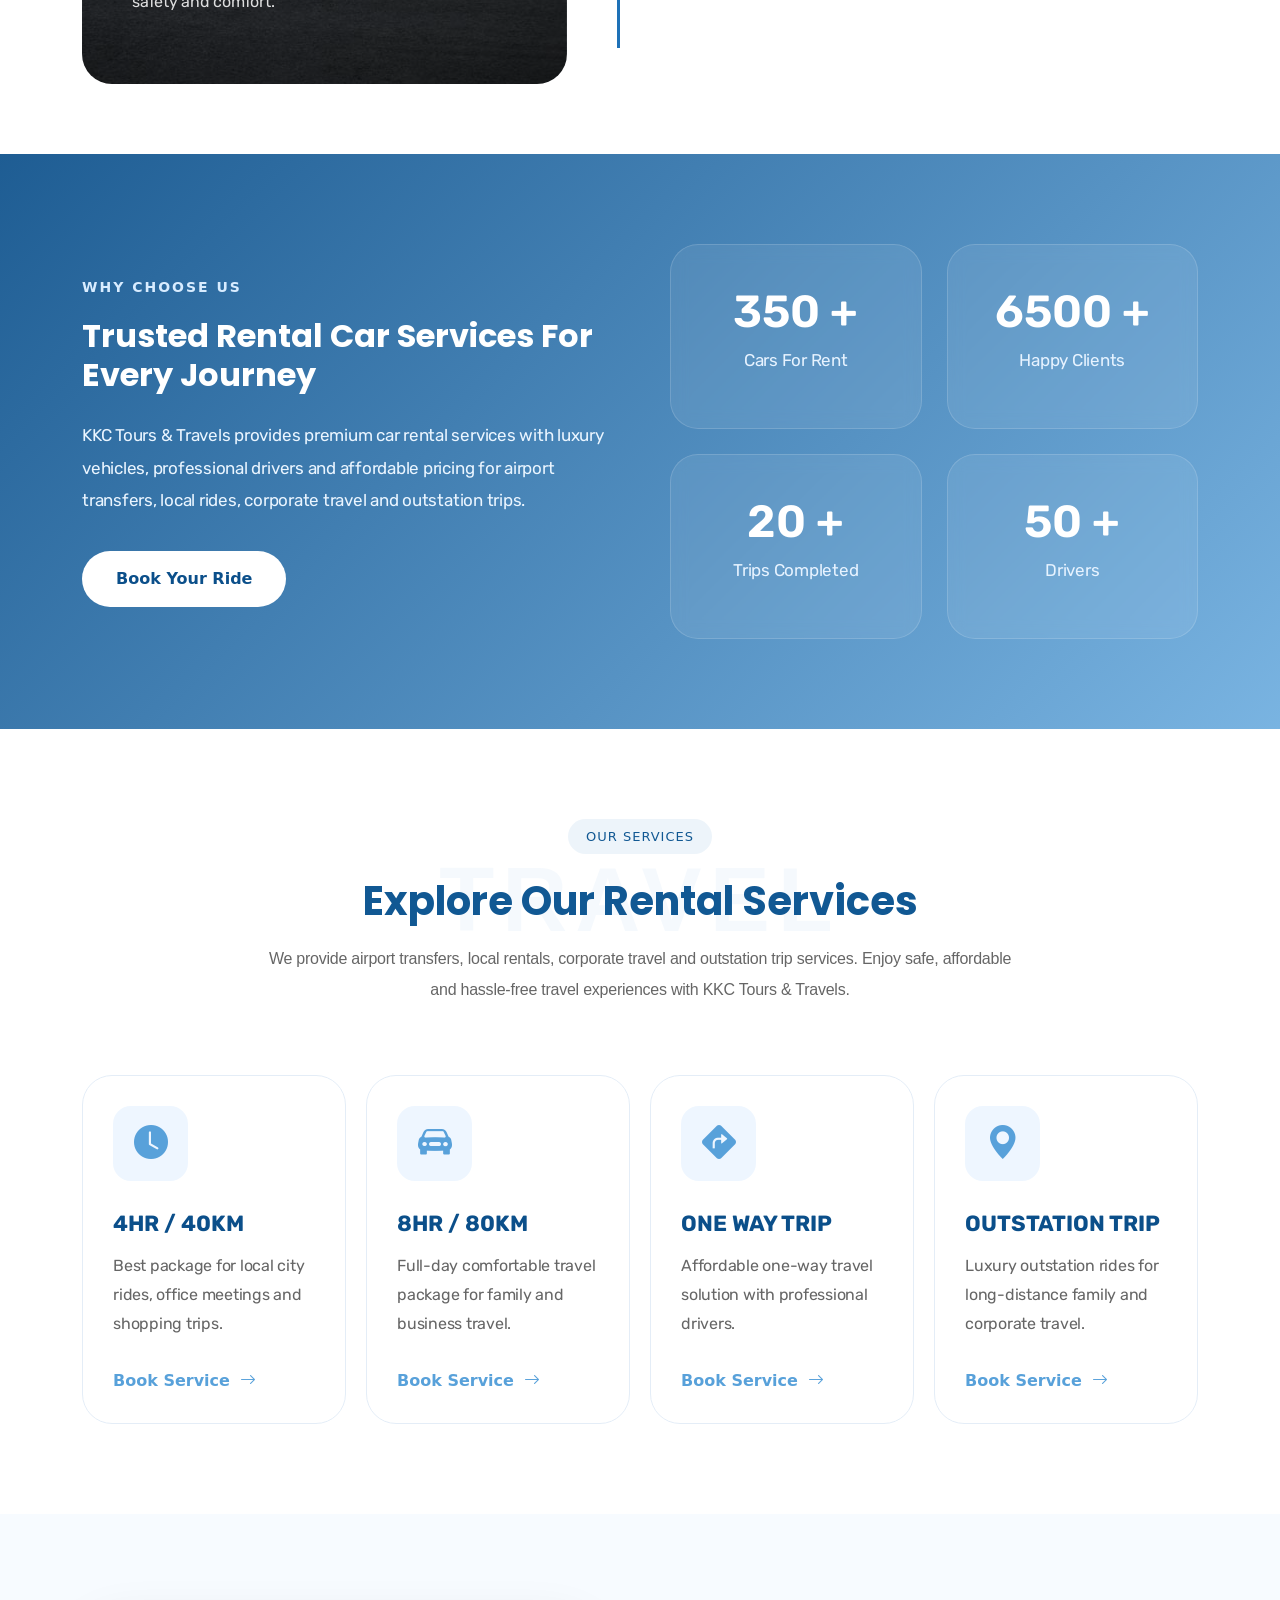
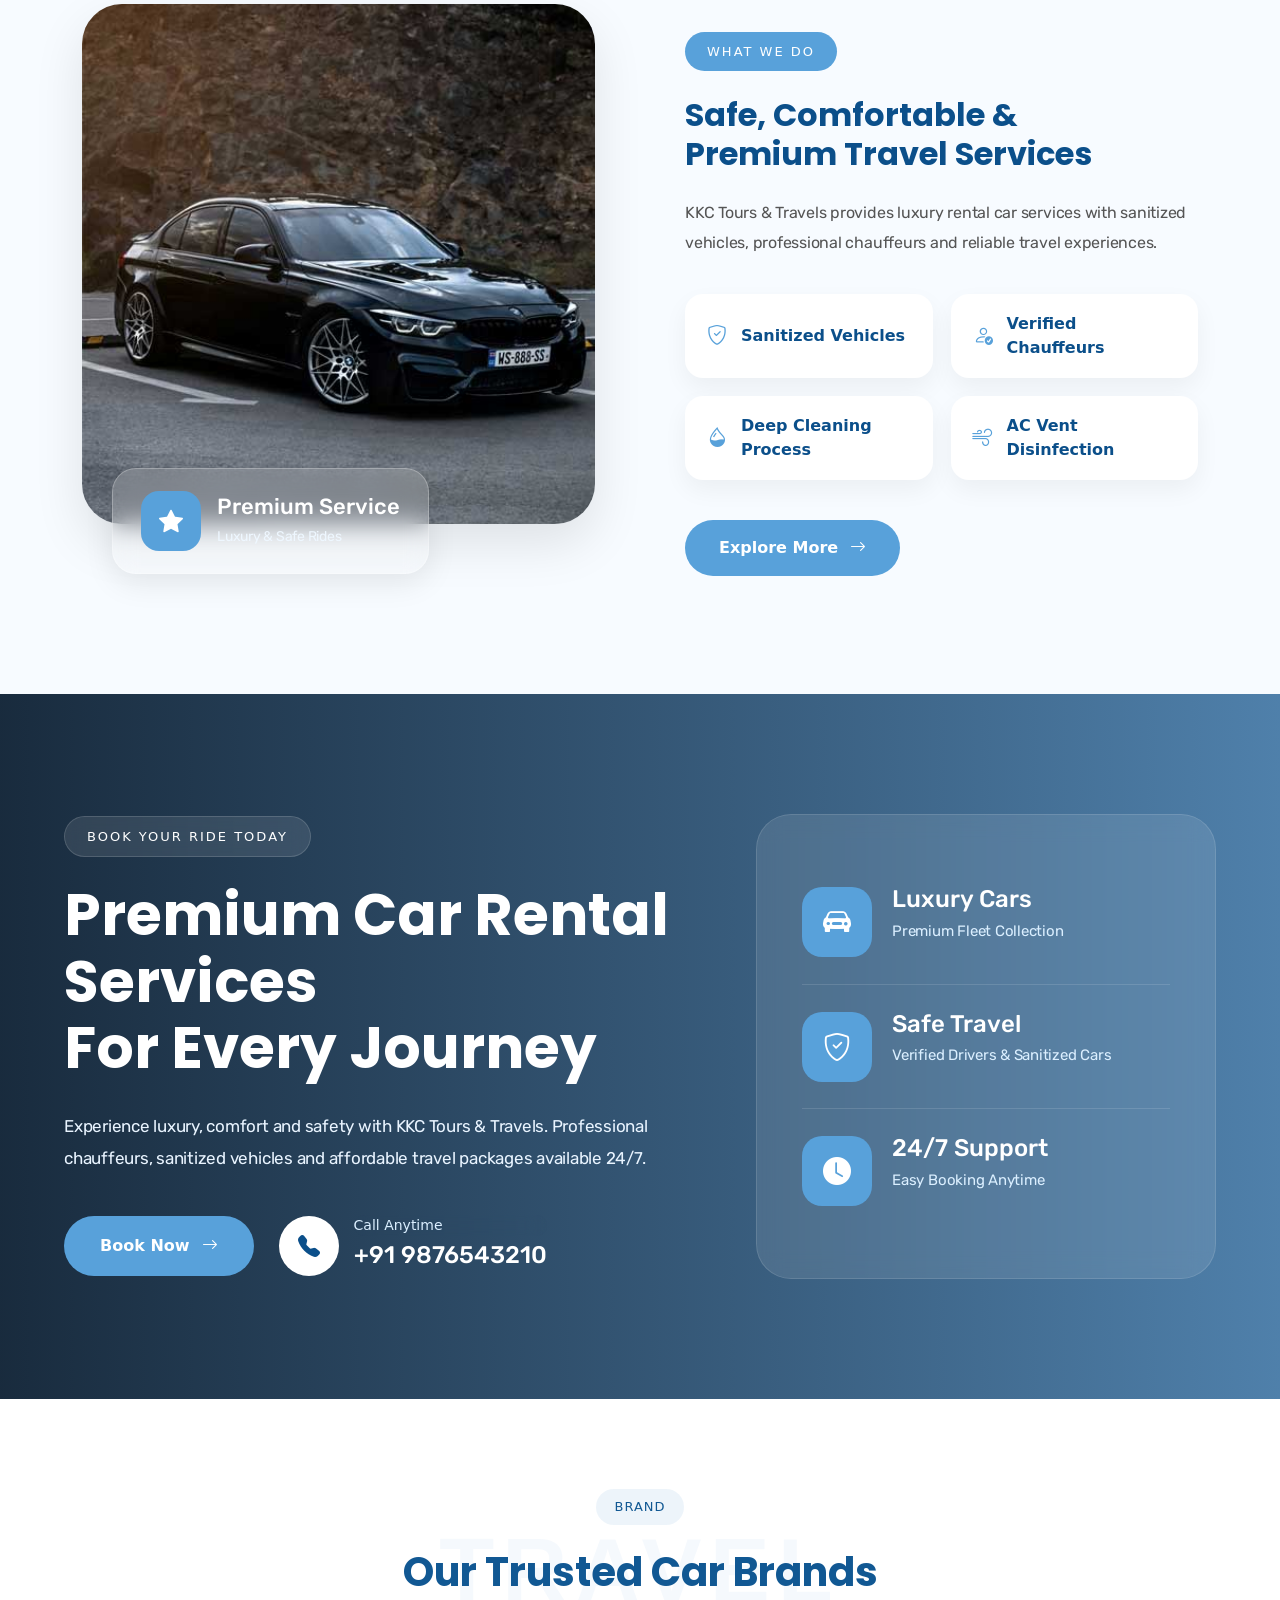
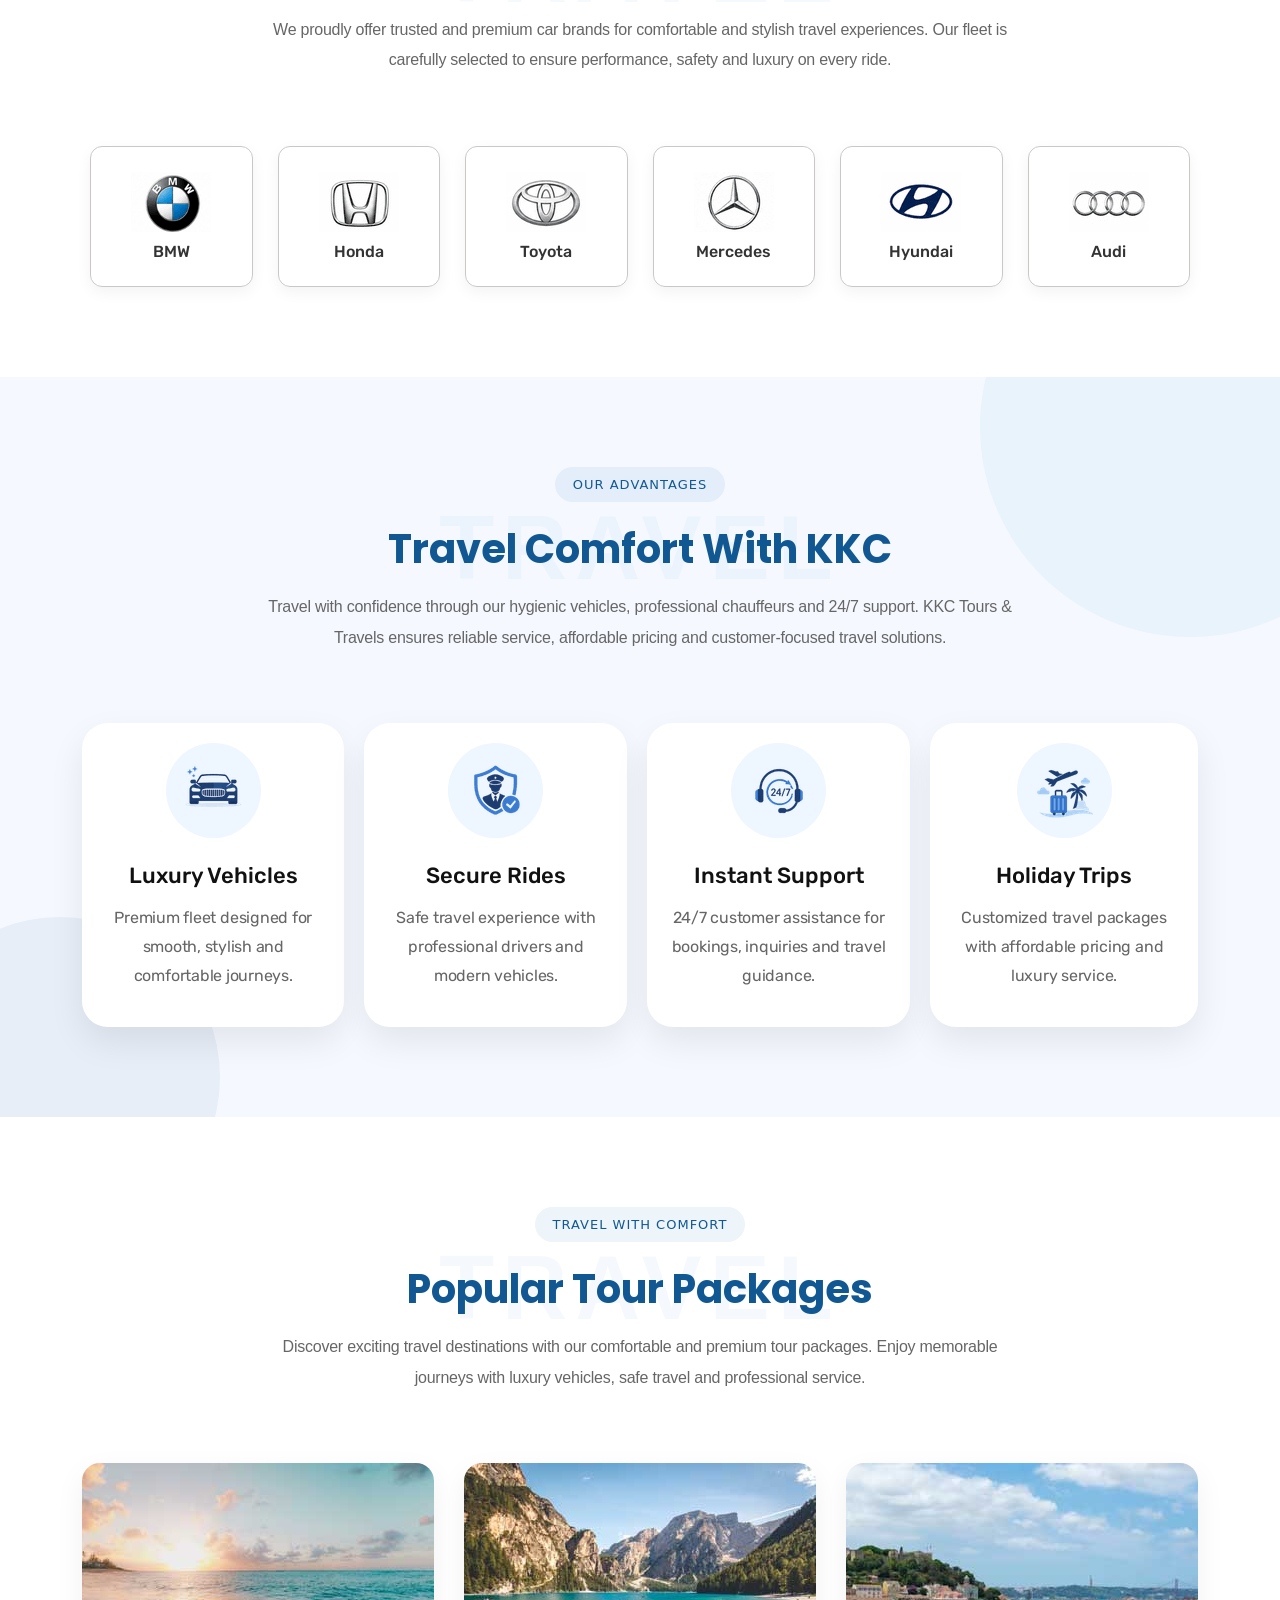
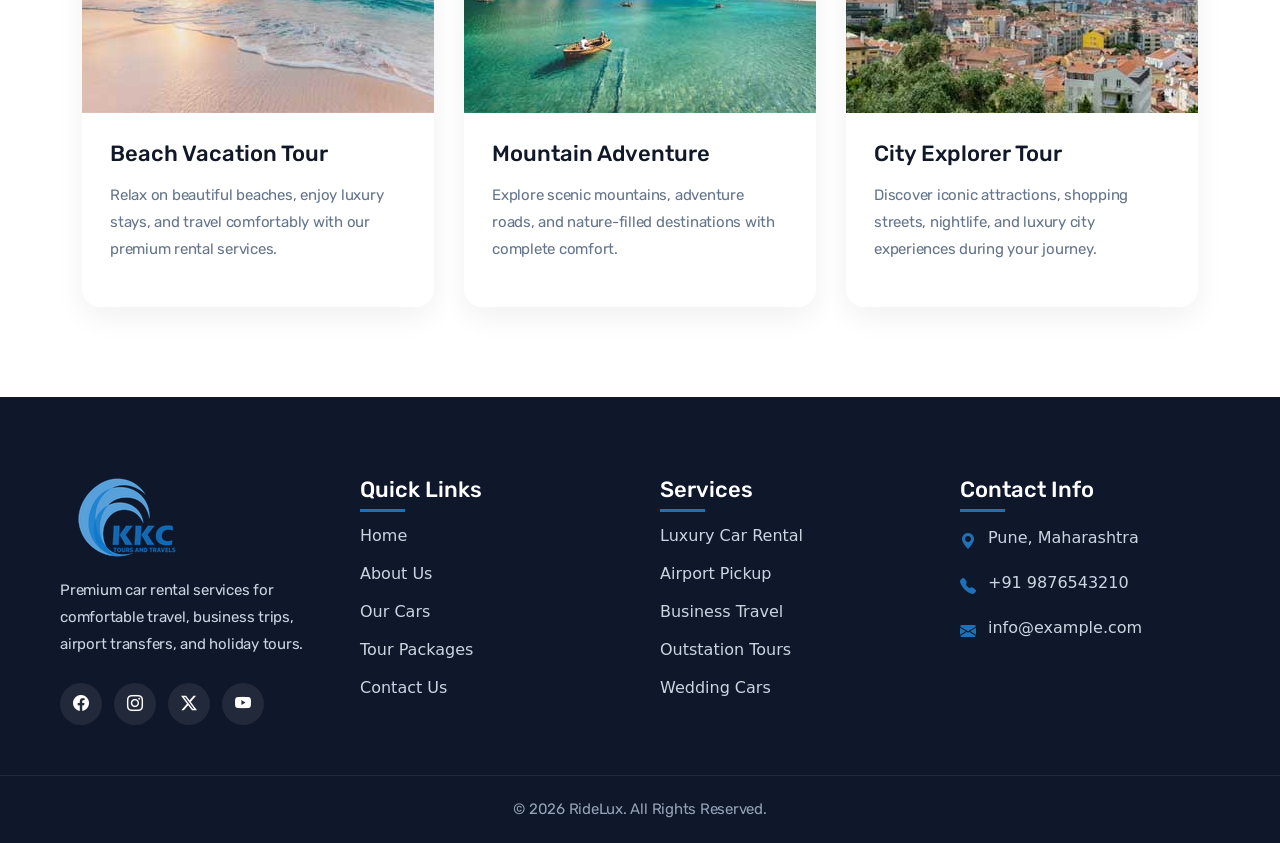
==== commit 1715601d: "#" ====
--- a/index.html
+++ b/index.html
@@ -77,82 +77,241 @@
 </div>
 
 <!-- ================= HERO ================= -->
-<section class="hero">
-
-  <div class="slide active">
-    <img loading="lazy" src="https://images.unsplash.com/photo-1503376780353-7e6692767b70?q=80&w=1400&auto=format&fit=crop">
-    <div class="overlay"></div>
-    <div class="content">
-      <span>Premium Experience</span>
-      <h1>Luxury Cars For Every Journey</h1>
-      <p>Drive premium vehicles with comfort, safety and elegance.</p>
-      <a href="#">Book Now</a>
-    </div>
-  </div>
-
-  <div class="slide">
-    <img loading="lazy" src="https://images.unsplash.com/photo-1492144534655-ae79c964c9d7?q=80&w=1400&auto=format&fit=crop">
-    <div class="overlay"></div>
-    <div class="content">
-      <span>Elite Collection</span>
-      <h1>Drive Your Dream Car</h1>
-      <p>Choose from luxury & sports cars for your perfect ride.</p>
-      <a href="#">Explore</a>
-    </div>
-  </div>
-
-  <div class="slide">
-    <img loading="lazy" src="https://images.unsplash.com/photo-1544636331-e26879cd4d9b?q=80&w=1400&auto=format&fit=crop">
-    <div class="overlay"></div>
-    <div class="content">
-      <span>Fast Booking</span>
-      <h1>Book Instantly Online</h1>
-      <p>Quick, secure and hassle-free booking experience.</p>
-      <a href="#">Get Started</a>
-    </div>
-  </div>
-
-  <div class="nav prev">&#10094;</div>
-  <div class="nav next">&#10095;</div>
-
-  <div class="dots">
-    <span class="dot active"></span>
-    <span class="dot"></span>
-    <span class="dot"></span>
-  </div>
-
+<section class="kkc-modern-hero">
+
+    <!-- Slide 1 -->
+    <div class="kkc-modern-slide active-slide">
+
+        <img loading="lazy" src="https://images.unsplash.com/photo-1503376780353-7e6692767b70?q=80&w=1600&auto=format&fit=crop">
+
+        <div class="kkc-modern-overlay"></div>
+
+        <div class="kkc-modern-content">
+
+            <span>PREMIUM EXPERIENCE</span>
+
+            <h1>
+                Luxury Cars <br>
+                For Every Journey
+            </h1>
+
+            <p>
+                Drive premium vehicles with comfort, safety and elegance
+                for local rides and outstation travel.
+            </p>
+
+            <div class="kkc-modern-btns">
+
+                <a href="#" class="kkc-main-btn">
+                    Book Now
+                    <i class="bi bi-arrow-right"></i>
+                </a>
+
+                <a href="#" class="kkc-light-btn">
+                    Explore Cars
+                </a>
+
+            </div>
+
+        </div>
+
+    </div>
+
+
+    <!-- Slide 2 -->
+    <div class="kkc-modern-slide">
+
+        <img loading="lazy" src="https://images.unsplash.com/photo-1492144534655-ae79c964c9d7?q=80&w=1600&auto=format&fit=crop">
+
+        <div class="kkc-modern-overlay"></div>
+
+        <div class="kkc-modern-content">
+
+            <span>ELITE COLLECTION</span>
+
+            <h1>
+                Drive Your <br>
+                Dream Car
+            </h1>
+
+            <p>
+                Choose from luxury & premium cars with professional
+                chauffeurs and affordable pricing.
+            </p>
+
+            <div class="kkc-modern-btns">
+
+                <a href="#" class="kkc-main-btn">
+                    Explore Fleet
+                    <i class="bi bi-arrow-right"></i>
+                </a>
+
+                <a href="#" class="kkc-light-btn">
+                    Contact Us
+                </a>
+
+            </div>
+
+        </div>
+
+    </div>
+
+
+    <!-- Slide 3 -->
+    <div class="kkc-modern-slide">
+
+        <img loading="lazy" src="https://images.unsplash.com/photo-1544636331-e26879cd4d9b?q=80&w=1600&auto=format&fit=crop">
+
+        <div class="kkc-modern-overlay"></div>
+
+        <div class="kkc-modern-content">
+
+            <span>FAST BOOKING</span>
+
+            <h1>
+                Book Instantly <br>
+                Online
+            </h1>
+
+            <p>
+                Quick, secure and hassle-free booking experience
+                with luxury rental car services.
+            </p>
+
+            <div class="kkc-modern-btns">
+
+                <a href="#" class="kkc-main-btn">
+                    Get Started
+                    <i class="bi bi-arrow-right"></i>
+                </a>
+
+                <a href="#" class="kkc-light-btn">
+                    Call Now
+                </a>
+
+            </div>
+
+        </div>
+
+    </div>
+
+
+    <!-- Navigation -->
+    <div class="kkc-arrow prev-btn">
+        <i class="bi bi-arrow-left"></i>
+    </div>
+
+    <div class="kkc-arrow next-btn">
+        <i class="bi bi-arrow-right"></i>
+    </div>
+
+
+    
 </section>
+
+
+
+
+
+
+
+
+
 <!-- ================= ABOUT US ================= -->
 
-<section class="about-hero p-top p-bottom">
-    <div class="container">
-        <div class="row align-items-center g-5">
-
-            <div class="col-lg-6">
-                <img src="assets/images/about-car.jpg"data-aos="fade-right" class="img-fluid rounded-4 shadow" alt="About image">
-            </div>
-          
-            <div class="col-lg-6" data-aos="fade-left">
-                <span>ABOUT US</span>
-                <h2 class="mt-3" > A Fleet Of Luxury & Economy Vehicles</h2>
-                <p class="mt-4">
-                 KKC Tours and Travels Pvt. Ltd. offers reliable, comfortable, and premium transportation solutions with a diverse fleet, professional chauffeurs, and customized travel services designed for safe and seamless journeys.
-                </p>
- <div class="row mt-4">
-  <!-- 1 -->
-  <div class="col-md-12 mb-3">
-  <div class="feature-box">
-   <p style="font-style: italic; font-size: 17px; ">
-“Delivering comfort, safety, and reliable travel experiences with excellence in every journey.”</p>
-  </div>
-</div>
-</div>
- </div>
- </div>
-    </div>
+<section class="prime-about-sec p-bottom p-top">
+
+    <div class="prime-about-wrap container">
+
+        <!-- Left Images -->
+        <div class="prime-about-images">
+
+            <div class="prime-main-image">
+
+                <img src="assets/images/about-car.jpg" alt="about">
+
+            </div>
+
+            <div class="prime-small-image">
+
+                <img src="assets/images/breadcrumb-img2.jpg" alt="about">
+
+            </div>
+
+            <!-- Floating Box -->
+            <div class="prime-floating-box">
+
+                <h3>10+</h3>
+
+                <p>Years Experience</p>
+
+            </div>
+
+        </div>
+
+
+        <!-- Right Content -->
+        <div class="prime-about-content" data-aos="fade-left">
+
+            <span>ABOUT US</span>
+
+            <h2>
+                Trusted Rental Car <br>
+                Services Provider
+            </h2>
+
+            <p>
+                KKC Tours & Travels offers luxury and premium chauffeur
+                driven car rental services for local rides, airport
+                transfers, corporate travel and outstation trips.
+            </p>
+
+            <p>
+                We focus on comfort, safety and customer satisfaction
+                with professional drivers, sanitized vehicles and
+                affordable pricing for every journey.
+            </p>
+
+
+            <!-- Experience Box -->
+            <div class="prime-exp-card">
+
+                <div class="prime-exp-left">
+
+                    <h3>500+</h3>
+
+                    <span>Happy Customers</span>
+
+                </div>
+
+                <div class="prime-exp-line"></div>
+
+                <div class="prime-exp-right">
+
+                    <h4>
+                        Premium Travel Experience With Professional Service
+                    </h4>
+
+                </div>
+
+            </div>
+
+
+            <!-- Button -->
+            <a href="#" class="prime-about-btn">
+
+                Explore More
+
+                <i class="bi bi-arrow-right"></i>
+
+            </a>
+
+        </div>
+
+    </div>
+
 </section>
-
-
+<!--  -->
 <!-- ================= OUR FLEET================= -->
 <section class="travel-showcase-sec p-bottom p-top">
     <div class="travel-showcase-container container">
@@ -160,6 +319,8 @@
         <div class="sec-title" data-aos="fade-up">
             <span>OUR FLEET</span>
             <h2>Travel With Comfort & Luxury</h2>
+            <p>Explore our collection of luxury and well-maintained cars designed for smooth and comfortable journeys.
+From sedans to SUVs, we provide the perfect vehicle for every travel requirement.</p>
         </div>
         <!-- Grid -->
         <div class="travel-showcase-grid" data-aos="fade-up">
@@ -242,9 +403,9 @@
     <div class="travel-counter-container container">
 
         <!-- Left Content -->
-        <div class="travel-counter-content">
+        <div class="travel-counter-content"  data-aos="zoom-in">
             <span>WHY CHOOSE US</span>
-            <h2 data-aos="zoom-in">Trusted Rental Car Services For Every Journey</h2>
+            <h2>Trusted Rental Car Services For Every Journey</h2>
               <p>
                 KKC Tours & Travels provides premium car rental services 
                 with luxury vehicles, professional drivers and affordable 
@@ -289,6 +450,8 @@
         <div class="sec-title" data-aos="fade-up">
             <span>OUR SERVICES</span>
             <h2>Explore Our Rental Services</h2>
+            <p>We provide airport transfers, local rentals, corporate travel and outstation trip services.
+Enjoy safe, affordable and hassle-free travel experiences with KKC Tours & Travels.</p>
         </div>
         <!-- Service Cards -->
         <div class="travel-service-grid" data-aos="fade-up">
@@ -354,20 +517,181 @@
 
     </div>
 </section>
+<!--================= WHAT WE DO SECTION =================-->
+<section class="glassy-travel-sec p-top p-bottom">
+
+    <div class="glassy-travel-container container">
+
+        <!-- Left Content -->
+       
+ <div class="glassy-travel-image-wrap">
+
+            <!-- Background Shape -->
+            <div class="glassy-bg-shape"></div>
+
+            <!-- Main Image -->
+            <div class="glassy-main-image">
+
+                <img src="assets/images/vision-img.jpg" alt="travel">
+
+            </div>
+
+            <!-- Glass Card -->
+            <div class="glassy-floating-card">
+
+                <i class="bi bi-star-fill"></i>
+
+                <div>
+                    <h4>Premium Service</h4>
+                    <p>Luxury & Safe Rides</p>
+                </div>
+
+            </div>
+
+        </div>
+
+        <!-- Right Side -->
+        <div class="glassy-travel-content">
+            <span>WHAT WE DO</span>
+
+            <h2>
+                Safe, Comfortable & <br>
+                Premium Travel Services
+            </h2>
+
+            <p>
+                KKC Tours & Travels provides luxury rental car
+                services with sanitized vehicles, professional
+                chauffeurs and reliable travel experiences.
+            </p>
+
+
+            <!-- Features -->
+            <div class="glassy-feature-list">
+
+                <div class="glassy-feature">
+                    <i class="bi bi-shield-check"></i>
+                    Sanitized Vehicles
+                </div>
+
+                <div class="glassy-feature">
+                    <i class="bi bi-person-check"></i>
+                    Verified Chauffeurs
+                </div>
+
+                <div class="glassy-feature">
+                    <i class="bi bi-droplet-half"></i>
+                    Deep Cleaning Process
+                </div>
+
+                <div class="glassy-feature">
+                    <i class="bi bi-wind"></i>
+                    AC Vent Disinfection
+                </div>
+
+            </div>
+
+
+            <!-- Button -->
+            <a href="#" class="glassy-btn">
+
+                Explore More
+
+                <i class="bi bi-arrow-right"></i>
+
+            </a>
+
+        </div>
+    </div>
+
+</section>
 <!-- ==================== CTA==================== -->
-<section class="drive-cta-area  p-bottom p-top">
-    <div class="drive-overlay-layer"></div>
-    <div class="drive-cta-content">
-        <h2 data-aos="zoom-in">Experience Luxury Car Rental Services</h2>
-        <p>
-            Choose from premium vehicles for business trips, vacations,
-            airport transfers, and daily travel with complete comfort.
-        </p>
-        <div class="drive-btn-group">
-            <a href="#" class="drive-main-btn">Reserve Your Car</a>
-            <a href="#" class="drive-second-btn">Get In Touch</a>
-        </div>
-    </div>
+<!-- CTA SECTION -->
+<section class="kkc-cta-sec">
+
+    <div class="kkc-cta-overlay"></div>
+
+    <div class="kkc-cta-container">
+
+        <!-- Left Content -->
+        <div class="kkc-cta-content "data-aos="zoom-in">
+
+            <span>BOOK YOUR RIDE TODAY</span>
+
+            <h2 >
+                Premium Car Rental Services <br>
+                For Every Journey
+            </h2>
+
+            <p>
+                Experience luxury, comfort and safety with KKC Tours & Travels.
+                Professional chauffeurs, sanitized vehicles and affordable
+                travel packages available 24/7.
+            </p>
+
+            <div class="kkc-cta-btns">
+
+                <a href="#" class="kkc-cta-btn">
+                    Book Now
+                    <i class="bi bi-arrow-right"></i>
+                </a>
+
+                <a href="tel:+919876543210" class="kkc-cta-call">
+
+                    <i class="bi bi-telephone-fill"></i>
+
+                    <div>
+                        <span>Call Anytime</span>
+                        <h4>+91 9876543210</h4>
+                    </div>
+
+                </a>
+
+            </div>
+
+        </div>
+
+
+        <!-- Right Card -->
+        <div class="kkc-cta-card">
+
+            <div class="kkc-card-box">
+
+                <i class="bi bi-car-front-fill"></i>
+
+                <div>
+                    <h3>Luxury Cars</h3>
+                    <p>Premium Fleet Collection</p>
+                </div>
+
+            </div>
+
+            <div class="kkc-card-box">
+
+                <i class="bi bi-shield-check"></i>
+
+                <div>
+                    <h3>Safe Travel</h3>
+                    <p>Verified Drivers & Sanitized Cars</p>
+                </div>
+
+            </div>
+
+            <div class="kkc-card-box">
+
+                <i class="bi bi-clock-fill"></i>
+
+                <div>
+                    <h3>24/7 Support</h3>
+                    <p>Easy Booking Anytime</p>
+                </div>
+
+            </div>
+
+        </div>
+
+    </div>
+
 </section>
 
 <!-- ================= BRAND ================= -->
@@ -375,7 +699,9 @@
   <div class="container">
     <div class="sec-title" data-aos="fade-up">
 <span>BRAND</span>
-    <h2 class="brand-title">Our Trusted Car Brands</h2></div>
+    <h2 class="brand-title">Our Trusted Car Brands</h2>
+<p>We proudly offer trusted and premium car brands for comfortable and stylish travel experiences.
+Our fleet is carefully selected to ensure performance, safety and luxury on every ride.</p></div>
     <div class="brand-grid" data-aos="fade-up">
 
       <div class="brand-card">
@@ -419,6 +745,8 @@
     <div class="sec-title" data-aos="fade-up">
       <span>OUR ADVANTAGES</span>
       <h2>Travel Comfort With KKC</h2>
+      <p>Travel with confidence through our hygienic vehicles, professional chauffeurs and 24/7 support.
+KKC Tours & Travels ensures reliable service, affordable pricing and customer-focused travel solutions.</p>
     </div>
 
     <div class="elite-benefit-grid d-md-flex" data-aos="fade-up">
@@ -477,8 +805,8 @@
         <span>TRAVEL WITH COMFORT</span>
         <h2>Popular Tour Packages</h2>
         <p>
-            Discover beautiful destinations with our premium rental car services
-            and enjoy unforgettable travel experiences.
+           Discover exciting travel destinations with our comfortable and premium tour packages.
+Enjoy memorable journeys with luxury vehicles, safe travel and professional service.
         </p>
     </div>
     <div class="holiday-tour-grid" data-aos="fade-up">
@@ -535,7 +863,6 @@
     </div>
 </div>
 </section>
-
 
 <!-- ================= FOOTER ================= -->
 <footer class="lux-footer-area">
@@ -621,36 +948,6 @@
 <!-- ================= JS ================= -->
 <script src="https://cdn.jsdelivr.net/npm/bootstrap@5.3.3/dist/js/bootstrap.bundle.min.js"></script>
 
-<script>
-const slides = document.querySelectorAll(".slide");
-const dots = document.querySelectorAll(".dot");
-const prev = document.querySelector(".prev");
-const next = document.querySelector(".next");
-
-let current = 0;
-
-function show(i){
-  if(i < 0) i = slides.length - 1;
-  if(i >= slides.length) i = 0;
-
-  slides.forEach(s => s.classList.remove("active"));
-  dots.forEach(d => d.classList.remove("active"));
-
-  slides[i].classList.add("active");
-  dots[i].classList.add("active");
-
-  current = i;
-}
-
-next.onclick = () => show(current + 1);
-prev.onclick = () => show(current - 1);
-
-dots.forEach((d,i)=>{
-  d.onclick = () => show(i);
-});
-
-setInterval(()=> show(current + 1), 5000);
-</script>
 <script src="https://unpkg.com/aos@2.3.1/dist/aos.js"></script>
 <script>
   AOS.init({
@@ -658,5 +955,66 @@
     once: true
   });
 </script>
+<script>
+
+const kkcSlides = document.querySelectorAll('.kkc-modern-slide');
+
+let kkcIndex = 0;
+
+function showKkcSlide(index){
+
+    kkcSlides.forEach(slide => {
+
+        slide.classList.remove('active-slide');
+
+    });
+
+    kkcSlides[index].classList.add('active-slide');
+
+}
+
+document.querySelector('.next-btn').onclick = () => {
+
+    kkcIndex++;
+
+    if(kkcIndex >= kkcSlides.length){
+
+        kkcIndex = 0;
+
+    }
+
+    showKkcSlide(kkcIndex);
+
+};
+
+document.querySelector('.prev-btn').onclick = () => {
+
+    kkcIndex--;
+
+    if(kkcIndex < 0){
+
+        kkcIndex = kkcSlides.length - 1;
+
+    }
+
+    showKkcSlide(kkcIndex);
+
+};
+
+setInterval(() => {
+
+    kkcIndex++;
+
+    if(kkcIndex >= kkcSlides.length){
+
+        kkcIndex = 0;
+
+    }
+
+    showKkcSlide(kkcIndex);
+
+},5000);
+
+</script>
 </body>
 </html>
--- a/assets/css/style.css
+++ b/assets/css/style.css
@@ -147,97 +147,293 @@
 /* =========================
    HERO SLIDER
 ========================= */
-.hero{
-  height:100vh;
-  position:relative;
-  overflow:hidden;
-}
-
-.slide{
-  position:absolute;
-  width:100%;
-  height:100%;
-  opacity:0;
-  transition:1.2s ease;
-  transform:scale(1.05);
-}
-
-.slide.active{
-  opacity:1;
-  transform:scale(1);
-}
-
-.slide img{
-  width:100%;
-  height:100%;
-  object-fit:cover;
-}
-
-.overlay{
-  position:absolute;
-  inset:0;
-  background:linear-gradient(90deg, rgba(0,0,0,0.75), rgba(0,0,0,0.3));
-}
-
-.content{
-  position:absolute;
-  top:50%;
-  left:8%;
-  transform:translateY(-50%);
-  max-width:600px;
-  color:#fff;
-  z-index:2;
-}
-
-.content span{
-  color:#60a5fa;
-  font-weight:600;
-  letter-spacing:2px;
-  font-size:14px;
-}
-
-.content h1{
-  font-size:58px;
-  font-weight:700;
-  margin:15px 0;
-  line-height:1.1;
-}
-
-.content p{
-  font-size:18px;
-  color:#e5e7eb;
-  margin-bottom:25px;
-}
-
-.content a{
-  display:inline-block;
-  padding:14px 30px;
-  border-radius:50px;
-  /* background: linear-gradient(135deg, var(--primary), #7c3aed); */
-  background: linear-gradient(135deg, var(--primary), #2563eb);
-  color:#fff;
-  text-decoration:none;
-  /* font-weight:600; */
-  transition:0.3s;
-}
-
-.content a:hover{
-  transform:translateY(-3px);
-  box-shadow:0 15px 30px rgba(124,58,237,0.4);
-}
+
+.kkc-modern-hero{
+    position:relative;
+    width:100%;
+    height:100vh;
+    overflow:hidden;
+}
+
+/* Slides */
+
+.kkc-modern-slide{
+    position:absolute;
+    inset:0;
+    opacity:0;
+    visibility:hidden;
+    transition:1s ease;
+}
+
+.kkc-modern-slide.active-slide{
+    opacity:1;
+    visibility:visible;
+}
+
+.kkc-modern-slide img{
+    width:100%;
+    height:100%;
+    object-fit:cover;
+    animation:kkcZoom 8s linear infinite;
+}
+
+@keyframes kkcZoom{
+
+    100%{
+        transform:scale(1.08);
+    }
+
+}
+
+.kkc-modern-overlay{
+    position:absolute;
+    inset:0;
+    background:linear-gradient(to right,rgba(0,0,0,.82),rgba(0,0,0,.25));
+}
+
+/* Content */
+
+.kkc-modern-content{
+    position:absolute;
+    top:50%;
+    left:8%;
+    transform:translateY(-50%);
+    max-width:700px;
+    z-index:5;
+}
+
+.kkc-modern-content span{
+    display:inline-block;
+    padding:10px 22px;
+    background:#58A1DA;
+    color:#fff;
+    border-radius:40px;
+    font-size:13px;
+    letter-spacing:2px;
+    margin-bottom:25px;
+}
+
+.kkc-modern-content h1{
+    font-size:82px;
+    line-height:1.05;
+    color:#fff;
+    margin-bottom:28px;
+    font-weight:800;
+}
+
+.kkc-modern-content p{
+    color:#f2f2f2;
+    font-size:18px;
+    line-height:1.9;
+    max-width:620px;
+    margin-bottom:40px;
+}
+
+/* Buttons */
+
+.kkc-modern-btns{
+    display:flex;
+    gap:18px;
+    flex-wrap:wrap;
+}
+
+.kkc-main-btn,
+.kkc-light-btn{
+    padding:17px 34px;
+    border-radius:50px;
+    text-decoration:none;
+    font-weight:600;
+    transition:.4s ease;
+}
+
+.kkc-main-btn{
+    background:#58A1DA;
+    color:#fff;
+
+    display:inline-flex;
+    align-items:center;
+    gap:12px;
+}
+
+.kkc-main-btn:hover{
+    background:#fff;
+    color:#0B4F8A;
+    transform:translateY(-5px);
+}
+
+.kkc-light-btn{
+    background:rgba(255,255,255,.10);
+    border:1px solid rgba(255,255,255,.18);
+    color:#fff;
+    backdrop-filter:blur(8px);
+}
+
+.kkc-light-btn:hover{
+    background:#fff;
+    color:#0B4F8A;
+}
+
+/* Arrows */
+
+.kkc-arrow{
+    position:absolute;
+    top:50%;
+    transform:translateY(-50%);
+    width:60px;
+    height:60px;
+    border-radius:50%;
+    background:rgba(255,255,255,.12);
+    border:1px solid rgba(255,255,255,.15);
+
+    display:flex;
+    align-items:center;
+    justify-content:center;
+
+    color:#fff;
+    font-size:22px;
+    cursor:pointer;
+    z-index:20;
+
+    backdrop-filter:blur(10px);
+    transition:.4s ease;
+}
+
+.kkc-arrow:hover{
+    background:#58A1DA;
+}
+
+.prev-btn{
+    left:25px;
+}
+
+.next-btn{
+    right:25px;
+}
+
+/* Floating Info */
+
+.kkc-floating-info{
+    position:absolute;
+    left:50%;
+    bottom:35px;
+    transform:translateX(-50%);
+    z-index:10;
+
+    width:90%;
+    max-width:1100px;
+
+    background:#fff;
+    border-radius:30px;
+    padding:28px 35px;
+
+    display:grid;
+    grid-template-columns:repeat(3,1fr);
+    gap:25px;
+
+    box-shadow:0 15px 40px rgba(0,0,0,.10);
+}
+
+.kkc-info-box{
+    display:flex;
+    align-items:center;
+    gap:18px;
+}
+
+.kkc-info-box i{
+    width:65px;
+    height:65px;
+    border-radius:50%;
+    background:#eef7ff;
+    color:#58A1DA;
+    font-size:26px;
+
+    display:flex;
+    align-items:center;
+    justify-content:center;
+}
+
+.kkc-info-box h4{
+    color:#0B4F8A;
+    font-size:22px;
+    margin-bottom:5px;
+}
+
+.kkc-info-box p{
+    color:#666;
+    font-size:15px;
+}
+
+/* Responsive */
+
+@media(max-width:1200px){
+
+    .kkc-modern-content h1{
+        font-size:64px;
+    }
+
+}
+
+@media(max-width:992px){
+
+    .kkc-modern-content{
+        left:5%;
+        right:5%;
+    }
+
+    .kkc-modern-content h1{
+        font-size:52px;
+    }
+
+    .kkc-floating-info{
+        grid-template-columns:1fr;
+    }
+
+}
+
+@media(max-width:768px){
+
+    .kkc-modern-hero{
+        height:90vh;
+    }
+
+    .kkc-modern-content h1{
+        font-size:38px;
+    }
+
+    .kkc-modern-content p{
+        font-size:15px;
+        line-height:1.8;
+    }
+
+    .kkc-main-btn,
+    .kkc-light-btn{
+        width:100%;
+        text-align:center;
+        justify-content:center;
+    }
+
+    .kkc-arrow{
+        display:none;
+    }
+
+    .kkc-floating-info{
+        width:92%;
+        padding:25px;
+        border-radius:25px;
+        bottom:20px;
+    }
+
+    .kkc-info-box{
+        flex-direction:column;
+        text-align:center;
+    }
+
+}
+
 /* =========================
  HOME SECTION
 ========================= */
-.sec-title h2{
-    color:var(--h2-heading);
-    margin-top:12px;
-    font-weight:700;
-    
-}
-.sec-title{
-text-align: center;
-margin-bottom: 70px;
-}
+
 .sec-title span{
   display:inline-block;
   padding:8px 18px;
@@ -248,6 +444,96 @@
   font-weight:500;
   letter-spacing:1px;
   margin-bottom:14px;
+}
+.sec-title{
+    text-align:center;
+    margin-bottom:70px;
+    position:relative;
+    z-index:1;
+}
+
+
+
+/* Heading */
+
+.sec-title h2{
+    color:var(--h2-heading);
+
+    font-size:40px;
+    line-height:1.15;
+
+    font-weight:800;
+
+    margin-bottom:20px;
+margin-top: 10px;
+    text-transform:capitalize;
+
+    position:relative;
+}
+
+/* Big Background Text */
+
+.sec-title h2::before{
+    content:'TRAVEL';
+
+    position:absolute;
+    left:50%;
+    top:50%;
+
+    transform:translate(-50%,-50%);
+
+    font-size:90px;
+    font-weight:900;
+
+    color:rgba(88,161,218,.06);
+
+    z-index:-1;
+
+    letter-spacing:8px;
+}
+
+/* Paragraph */
+
+.sec-title p{
+    max-width:760px;
+    width:100%;
+
+    margin:auto;
+
+    color:#666;
+
+    font-size:16px;
+    line-height:1.9;
+
+    font-family:var(--font-family);
+}
+
+/* Responsive */
+
+@media(max-width:768px){
+
+    .sec-title{
+        margin-bottom:50px;
+    }
+
+    .sec-title h2{
+        font-size:36px;
+    }
+
+    .sec-title h2::before{
+        font-size:55px;
+    }
+
+    .sec-title p{
+        font-size:15px;
+        line-height:1.8;
+    }
+
+    .sec-title span{
+        font-size:12px;
+        letter-spacing:2px;
+    }
+
 }
 /* =================== Vision Mission ==================== */
 .kkc-vision-section{
@@ -381,6 +667,780 @@
     padding-left:0;
 }
 }
+
+/*============= About Us ================  */
+
+
+.prime-about-sec{
+    overflow:hidden;
+}
+
+.prime-about-wrap{
+    display:grid;
+    grid-template-columns:1fr 1fr;
+    gap:80px;
+    align-items:center;
+}
+
+/* Images */
+
+.prime-about-images{
+    position:relative;
+    min-height:650px;
+}
+
+.prime-main-image{
+    width:100%;
+    height:520px;
+    border-radius:35px;
+    overflow:hidden;
+
+    box-shadow:0 20px 50px rgba(0,0,0,.10);
+}
+
+.prime-main-image img{
+    width:100%;
+    height:100%;
+    object-fit:cover;
+    transition:5s ease;
+}
+
+.prime-main-image:hover img{
+    transform:scale(1.08);
+}
+
+/* Small Image */
+
+.prime-small-image{
+    position:absolute;
+    right:-20px;
+    bottom:60px;
+
+    width:260px;
+    height:200px;
+
+    border-radius:30px;
+    overflow:hidden;
+
+    border:8px solid #fff;
+
+    box-shadow:0 15px 40px rgba(0,0,0,.12);
+}
+
+.prime-small-image img{
+    width:100%;
+    height:100%;
+    object-fit:cover;
+}
+
+/* Floating Box */
+
+.prime-floating-box{
+    position:absolute;
+    left:-20px;
+    bottom:0;
+
+    background:#58A1DA;
+    color:#fff;
+
+    padding:28px 34px;
+    border-radius:25px;
+
+    text-align:center;
+
+    box-shadow:0 15px 40px rgba(88,161,218,.35);
+
+    animation:floatBox 3s ease-in-out infinite;
+}
+
+@keyframes floatBox{
+
+    50%{
+        transform:translateY(-10px);
+    }
+
+}
+
+.prime-floating-box h3{
+    font-size:48px;
+    margin-bottom:5px;
+}
+
+.prime-floating-box p{
+    font-size:15px;
+}
+
+/* Content */
+
+.prime-about-content span{
+    display:inline-block;
+    padding:10px 22px;
+    background:#58A1DA;
+    color:#fff;
+
+    border-radius:40px;
+
+    font-size:13px;
+    letter-spacing:2px;
+
+    margin-bottom:25px;
+}
+
+.prime-about-content h2{
+    font-size:40px;
+    line-height:1.15;
+    color:#0B4F8A;
+
+    margin-bottom:28px;
+    font-weight:800;
+}
+
+.prime-about-content p{
+    color:#555;
+    font-size:17px;
+    line-height:1.9;
+
+    margin-bottom:22px;
+}
+
+/* Experience Card */
+
+.prime-exp-card{
+    margin-top:40px;
+
+    background:#f7fbff;
+    border-radius:25px;
+
+    padding:30px;
+
+    display:flex;
+    align-items:center;
+    gap:25px;
+
+    box-shadow:0 10px 30px rgba(0,0,0,.05);
+}
+
+.prime-exp-left h3{
+    font-size:42px;
+    color:#58A1DA;
+    margin-bottom:5px;
+}
+
+.prime-exp-left span{
+    background:none;
+    padding:0;
+    margin:0;
+
+    color:#666;
+    font-size:14px;
+    letter-spacing:0;
+}
+
+.prime-exp-line{
+    width:1px;
+    height:70px;
+    background:#d7e9f8;
+}
+
+.prime-exp-right h4{
+    color:#0B4F8A;
+    font-size:24px;
+    line-height:1.5;
+}
+
+/* Button */
+
+.prime-about-btn{
+    margin-top:35px;
+
+    display:inline-flex;
+    align-items:center;
+    gap:12px;
+
+    padding:18px 34px;
+    border-radius:60px;
+
+    background:#58A1DA;
+    color:#fff;
+
+    text-decoration:none;
+    font-weight:600;
+
+    transition:.4s ease;
+}
+
+.prime-about-btn:hover{
+    background:#0B4F8A;
+    transform:translateY(-5px);
+}
+
+/* Responsive */
+
+@media(max-width:992px){
+
+    .prime-about-wrap{
+        grid-template-columns:1fr;
+    }
+
+    .prime-about-content h2{
+        font-size:44px;
+    }
+
+}
+
+@media(max-width:768px){
+
+    .prime-about-sec{
+        padding:80px 0;
+    }
+
+    .prime-about-images{
+        min-height:500px;
+    }
+
+    .prime-main-image{
+        height:380px;
+    }
+
+    .prime-small-image{
+        width:180px;
+        height:140px;
+        right:10px;
+    }
+
+    .prime-floating-box{
+        left:10px;
+        padding:20px 24px;
+    }
+
+    .prime-floating-box h3{
+        font-size:32px;
+    }
+
+    .prime-about-content h2{
+        font-size:34px;
+    }
+
+    .prime-about-content p{
+        font-size:15px;
+        line-height:1.8;
+    }
+
+    .prime-exp-card{
+        flex-direction:column;
+        text-align:center;
+    }
+
+    .prime-exp-line{
+        width:100%;
+        height:1px;
+    }
+
+    .prime-exp-right h4{
+        font-size:20px;
+    }
+
+    .prime-about-btn{
+        width:100%;
+        justify-content:center;
+    }
+
+}
+/* =============== wehat we do ================= */
+
+.glassy-travel-sec{
+    background:#f7fbff;
+    overflow:hidden;
+}
+
+.glassy-travel-container{
+    display:grid;
+    grid-template-columns:1fr 1fr;
+    gap:90px;
+    align-items:center;
+}
+
+/* Content */
+
+.glassy-travel-content span{
+    display:inline-block;
+    padding:10px 22px;
+    background:#58A1DA;
+    color:#fff;
+
+    border-radius:40px;
+
+    font-size:13px;
+    letter-spacing:2px;
+
+    margin-bottom:25px;
+}
+
+.glassy-travel-content h2{
+    line-height:1.2;
+    color:#0B4F8A;
+
+    margin-bottom:25px;
+    font-weight:800;
+}
+
+.glassy-travel-content p{
+    color:#555;
+    font-size:16px;
+    line-height:1.9;
+
+    margin-bottom:35px;
+}
+
+/* Features */
+
+.glassy-feature-list{
+    display:grid;
+    grid-template-columns:repeat(2,1fr);
+    gap:18px;
+}
+
+.glassy-feature{
+    background:#fff;
+    padding:18px 22px;
+    border-radius:18px;
+
+    display:flex;
+    align-items:center;
+    gap:14px;
+
+    font-weight:600;
+    color:#0B4F8A;
+
+    box-shadow:0 10px 25px rgba(0,0,0,.05);
+
+    transition:.4s ease;
+}
+
+.glassy-feature:hover{
+    transform:translateY(-6px);
+}
+
+.glassy-feature i{
+    color:#58A1DA;
+    font-size:20px;
+}
+
+/* Button */
+
+.glassy-btn{
+    margin-top:40px;
+
+    display:inline-flex;
+    align-items:center;
+    gap:12px;
+
+    padding:16px 34px;
+    border-radius:50px;
+
+    background:#58A1DA;
+    color:#fff;
+
+    text-decoration:none;
+    font-weight:600;
+
+    transition:.4s ease;
+}
+
+.glassy-btn:hover{
+    background:#0B4F8A;
+    transform:translateY(-5px);
+}
+
+/* Images */
+
+.glassy-travel-image-wrap{
+    position:relative;
+    min-height:600px;
+}
+
+/* Shape */
+
+.glassy-bg-shape{
+    position:absolute;
+    top:40px;
+    right:0;
+
+    width:320px;
+    height:320px;
+
+    background:#58A1DA;
+    border-radius:40px;
+
+    opacity:.12;
+}
+
+/* Main Image */
+
+.glassy-main-image{
+    position:absolute;
+    left:0;
+    top:0;
+
+    width:100%;
+    height:520px;
+
+    border-radius:40px;
+    overflow:hidden;
+
+    box-shadow:0 20px 50px rgba(0,0,0,.10);
+}
+
+.glassy-main-image img{
+    width:100%;
+    height:100%;
+    object-fit:cover;
+    transition:5s ease;
+}
+
+.glassy-main-image:hover img{
+    transform:scale(1.08);
+}
+
+/* Floating Glass Card */
+
+.glassy-floating-card{
+    position:absolute;
+    bottom:30px;
+    left:30px;
+
+    background:rgba(255,255,255,.18);
+    backdrop-filter:blur(12px);
+
+    border:1px solid rgba(255,255,255,.25);
+
+    padding:22px 28px;
+    border-radius:24px;
+
+    display:flex;
+    align-items:center;
+    gap:16px;
+
+    box-shadow:0 10px 30px rgba(0,0,0,.08);
+
+    animation:floatGlass 3s ease-in-out infinite;
+}
+
+@keyframes floatGlass{
+
+    50%{
+        transform:translateY(-10px);
+    }
+
+}
+
+.glassy-floating-card i{
+    width:60px;
+    height:60px;
+    border-radius:18px;
+
+    background:#58A1DA;
+    color:#fff;
+
+    display:flex;
+    align-items:center;
+    justify-content:center;
+
+    font-size:24px;
+}
+
+.glassy-floating-card h4{
+    color:#fff;
+    font-size:22px;
+    margin-bottom:4px;
+}
+
+.glassy-floating-card p{
+    color:#eef7ff;
+    margin:0;
+    font-size:14px;
+}
+
+/* Responsive */
+
+@media(max-width:992px){
+
+    .glassy-travel-container{
+        grid-template-columns:1fr;
+    }
+
+    .glassy-travel-content h2{
+        font-size:42px;
+    }
+
+}
+
+@media(max-width:768px){
+
+    .glassy-travel-sec{
+        padding:80px 0;
+    }
+
+    .glassy-travel-content h2{
+        font-size:32px;
+    }
+
+    .glassy-feature-list{
+        grid-template-columns:1fr;
+    }
+
+    .glassy-travel-image-wrap{
+        min-height:420px;
+    }
+
+    .glassy-main-image{
+        height:350px;
+    }
+
+    .glassy-floating-card{
+        left:15px;
+        bottom:15px;
+        padding:16px 18px;
+    }
+
+    .glassy-floating-card h4{
+        font-size:18px;
+    }
+
+    .glassy-btn{
+        width:100%;
+        justify-content:center;
+    }
+
+}
+/*============= cta ================  */
+
+.kkc-cta-sec{
+    position:relative;
+    padding:120px 0;
+    background:url(../images/cta3.jpg) center center/cover no-repeat fixed;
+    overflow:hidden;
+}
+
+.kkc-cta-overlay{
+    position:absolute;
+    inset:0;
+    background:linear-gradient(to right,rgba(5,25,45,.92),rgba(11,79,138,.72));
+}
+
+.kkc-cta-container{
+    width:90%;
+    max-width:1300px;
+    margin:auto;
+    position:relative;
+    z-index:5;
+
+    display:grid;
+    grid-template-columns:1.1fr .8fr;
+    gap:60px;
+    align-items:center;
+}
+
+/* Left */
+
+.kkc-cta-content span{
+    display:inline-block;
+    padding:10px 22px;
+    background:rgba(255,255,255,.10);
+    border:1px solid rgba(255,255,255,.15);
+    backdrop-filter:blur(10px);
+
+    color:#fff;
+    border-radius:40px;
+    font-size:13px;
+    letter-spacing:2px;
+    margin-bottom:25px;
+}
+
+.kkc-cta-content h2{
+    font-size:58px;
+    line-height:1.15;
+    color:#fff;
+    margin-bottom:28px;
+    font-weight:800;
+}
+
+.kkc-cta-content p{
+    color:#e9f4ff;
+    font-size:17px;
+    line-height:1.9;
+    margin-bottom:40px;
+    max-width:650px;
+}
+
+/* Buttons */
+
+.kkc-cta-btns{
+    display:flex;
+    align-items:center;
+    gap:25px;
+    flex-wrap:wrap;
+}
+
+.kkc-cta-btn{
+    display:inline-flex;
+    align-items:center;
+    gap:12px;
+
+    padding:18px 36px;
+    border-radius:60px;
+
+    background:#58A1DA;
+    color:#fff;
+    text-decoration:none;
+    font-weight:600;
+
+    transition:.4s ease;
+}
+
+.kkc-cta-btn:hover{
+    background:#fff;
+    color:#0B4F8A;
+    transform:translateY(-5px);
+}
+
+/* Call */
+
+.kkc-cta-call{
+    display:flex;
+    align-items:center;
+    gap:15px;
+    text-decoration:none;
+}
+
+.kkc-cta-call i{
+    width:60px;
+    height:60px;
+    border-radius:50%;
+    background:#fff;
+    color:#0B4F8A;
+    font-size:22px;
+
+    display:flex;
+    align-items:center;
+    justify-content:center;
+}
+
+.kkc-cta-call span{
+    display:block;
+    background:none;
+    border:none;
+    padding:0;
+    margin:0 0 5px;
+    color:#dbefff;
+    font-size:14px;
+    letter-spacing:0;
+}
+
+.kkc-cta-call h4{
+    color:#fff;
+    font-size:24px;
+}
+
+/* Right Card */
+
+.kkc-cta-card{
+    background:rgba(255,255,255,.10);
+    border:1px solid rgba(255,255,255,.12);
+    backdrop-filter:blur(12px);
+
+    border-radius:35px;
+    padding:45px;
+}
+
+.kkc-card-box{
+    display:flex;
+    align-items:center;
+    gap:20px;
+
+    padding:25px 0;
+    border-bottom:1px solid rgba(255,255,255,.12);
+}
+
+.kkc-card-box:last-child{
+    border-bottom:none;
+}
+
+.kkc-card-box i{
+    width:70px;
+    height:70px;
+    border-radius:20px;
+
+    background:#58A1DA;
+    color:#fff;
+    font-size:28px;
+
+    display:flex;
+    align-items:center;
+    justify-content:center;
+}
+
+.kkc-card-box h3{
+    color:#fff;
+    font-size:24px;
+    margin-bottom:6px;
+}
+
+.kkc-card-box p{
+    color:#dbefff;
+    font-size:15px;
+}
+
+/* Responsive */
+
+@media(max-width:992px){
+
+    .kkc-cta-container{
+        grid-template-columns:1fr;
+    }
+
+    .kkc-cta-content h2{
+        font-size:46px;
+    }
+
+}
+
+@media(max-width:768px){
+
+    .kkc-cta-sec{
+        background-attachment:scroll;
+        padding:80px 0;
+    }
+
+    .kkc-cta-content h2{
+        font-size:34px;
+    }
+
+    .kkc-cta-content p{
+        font-size:15px;
+        line-height:1.8;
+    }
+
+    .kkc-cta-btn{
+        width:100%;
+        justify-content:center;
+    }
+
+    .kkc-cta-card{
+        padding:30px 22px;
+        border-radius:25px;
+    }
+
+    .kkc-card-box{
+        flex-direction:column;
+        text-align:center;
+    }
+
+    .kkc-cta-call h4{
+        font-size:18px;
+    }
+
+}
 /* ============= Our Fleet ================ */
 
 .travel-showcase-sec{
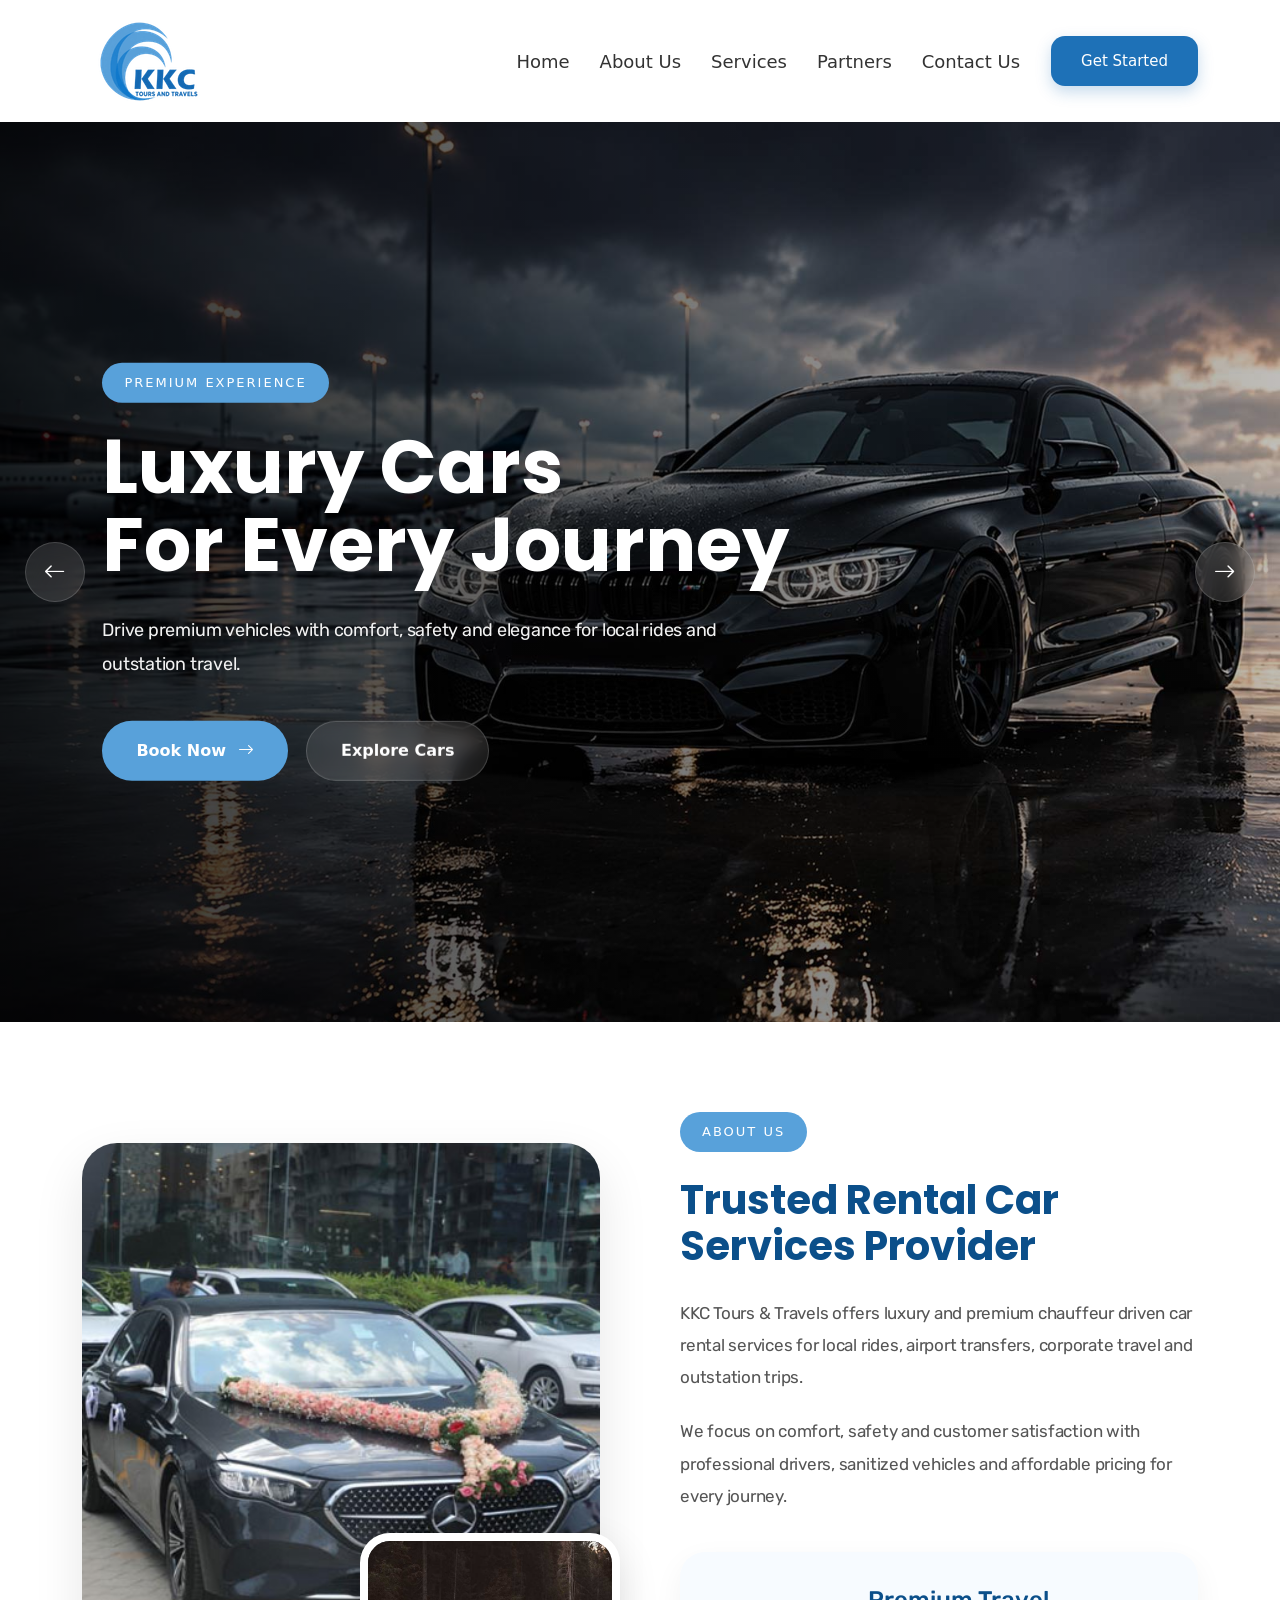
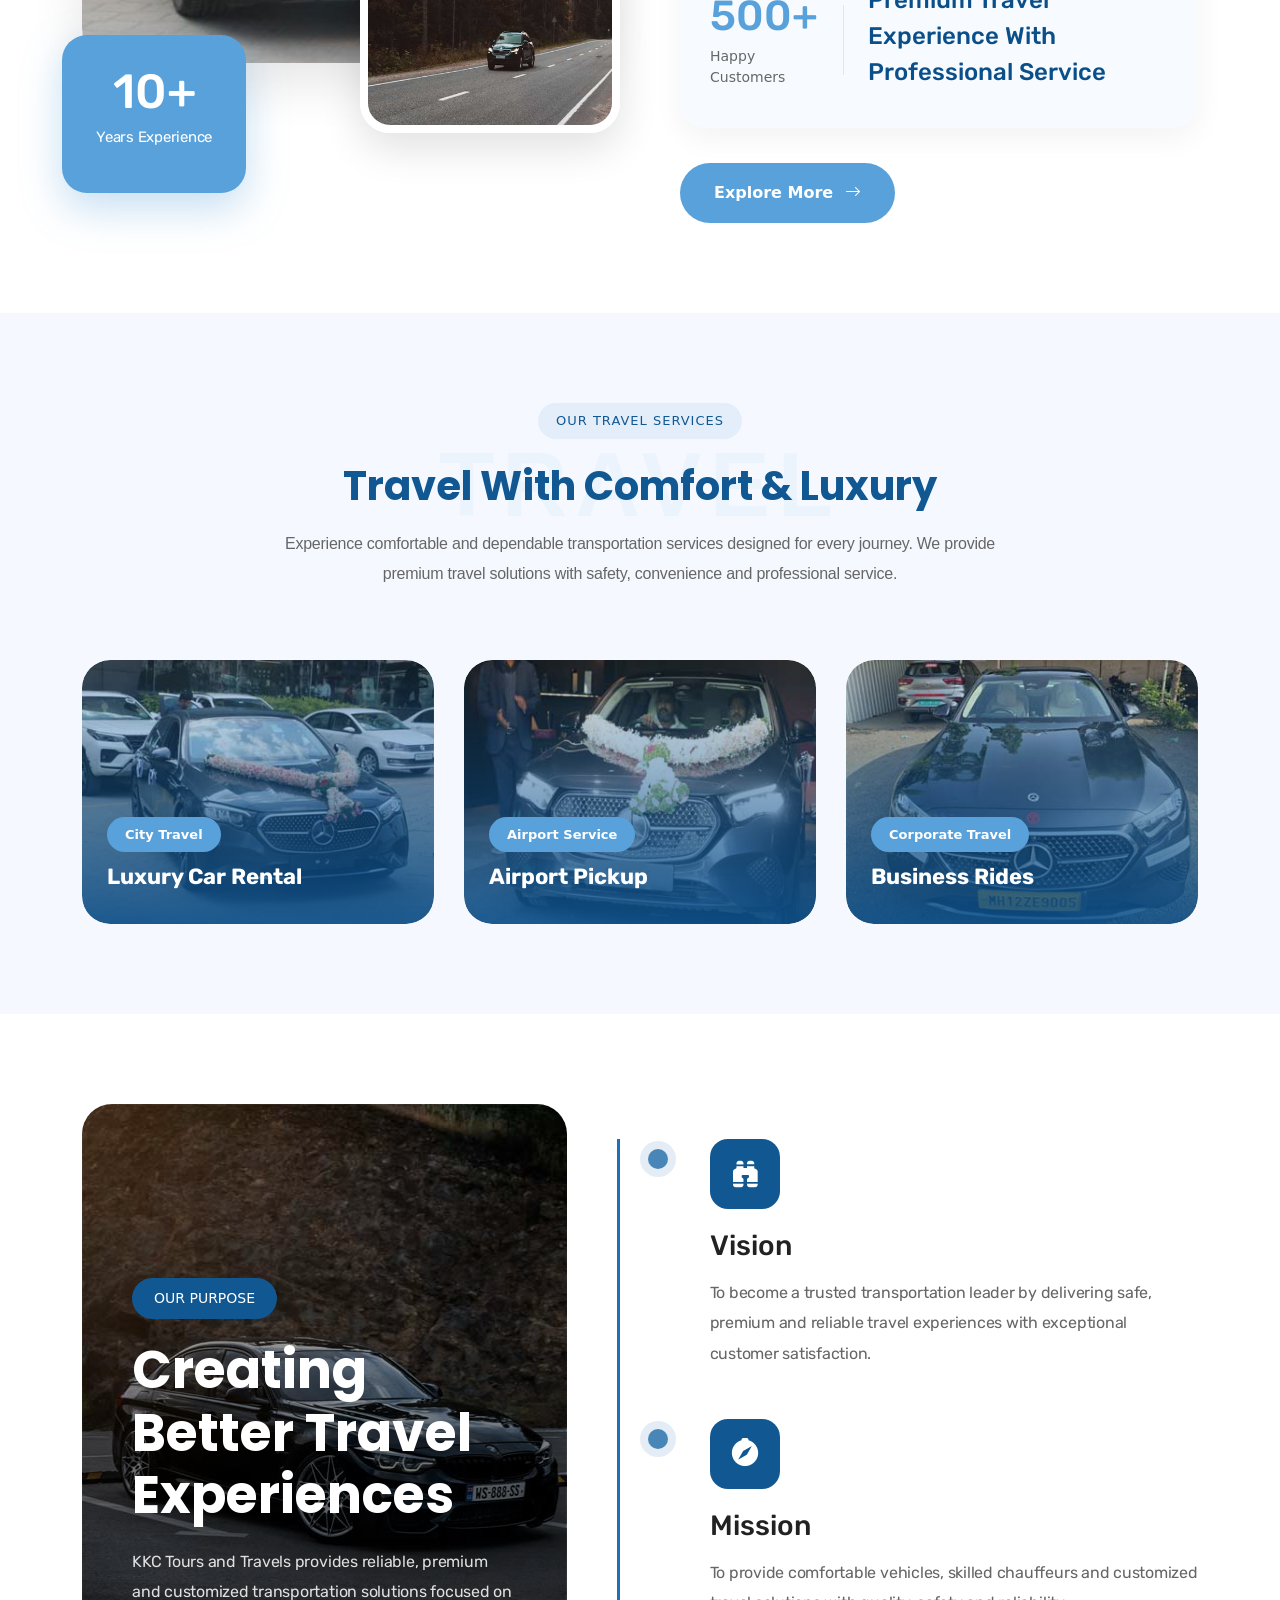
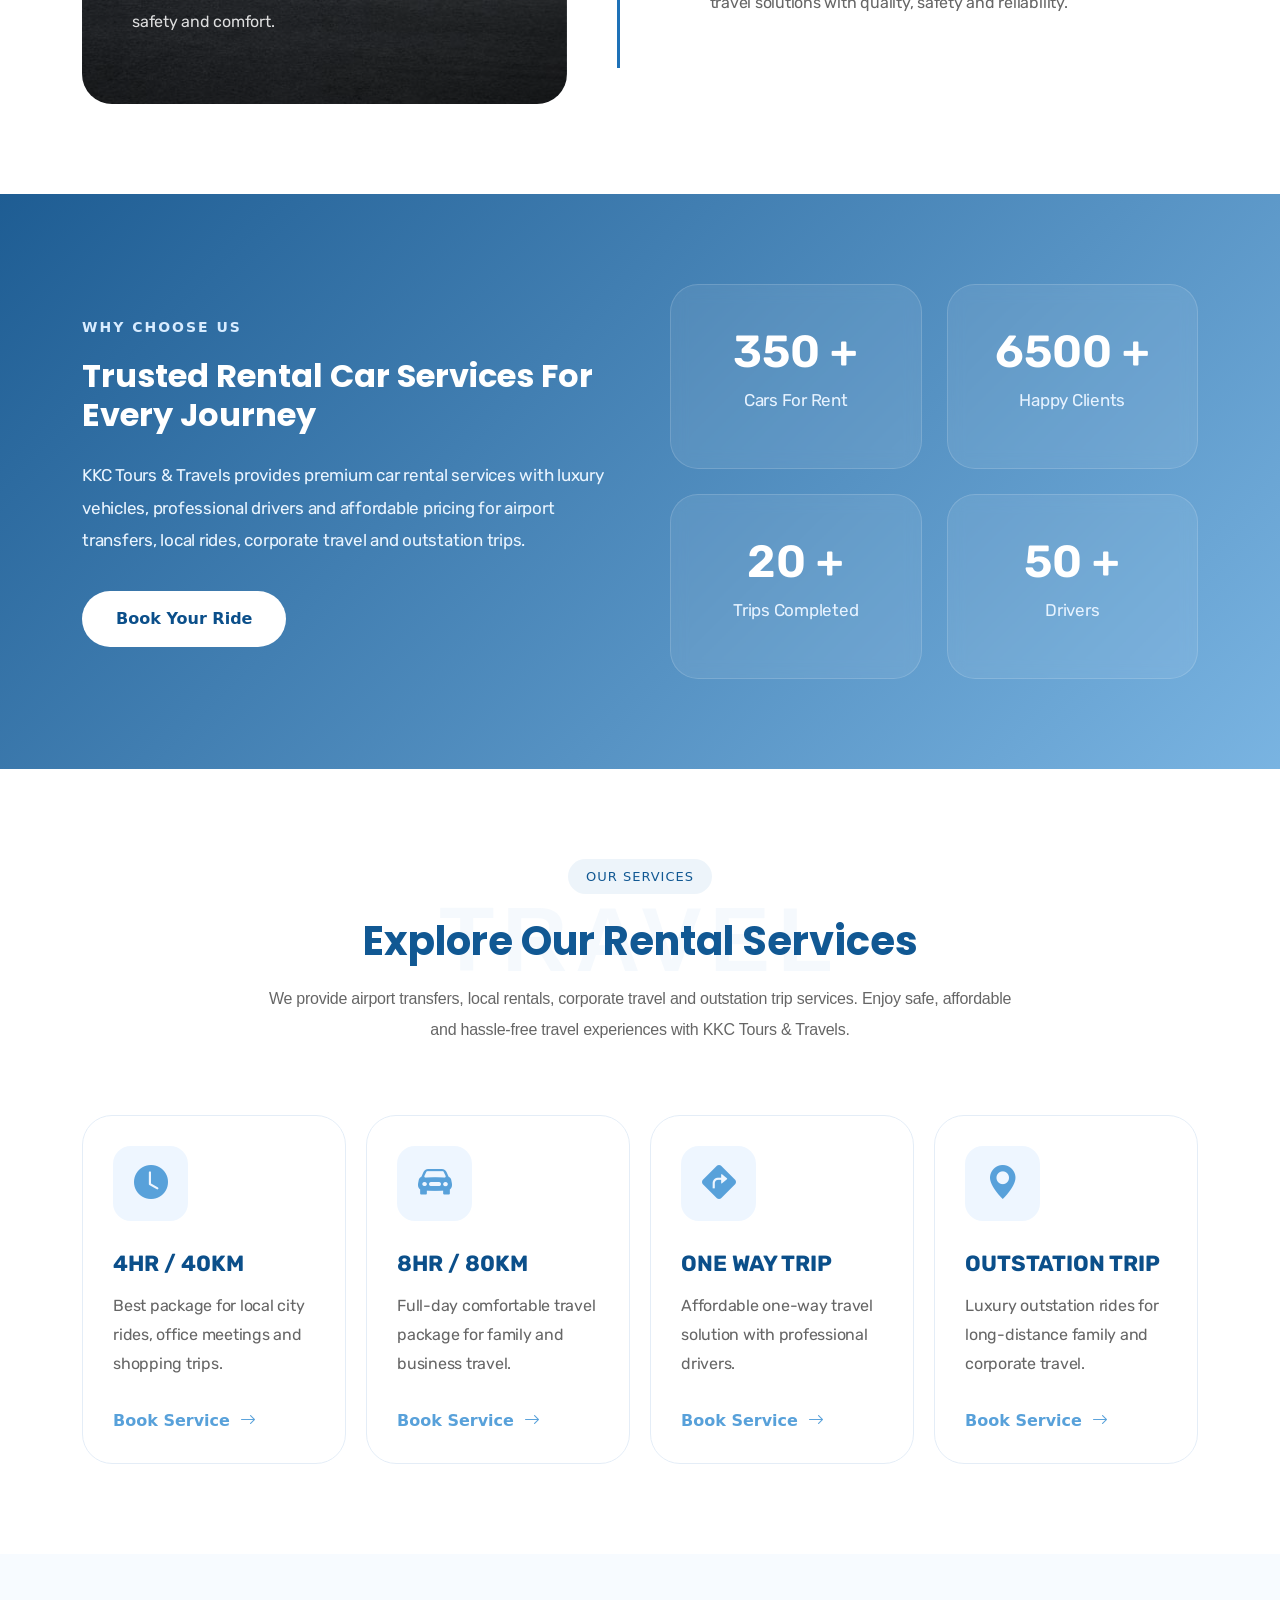
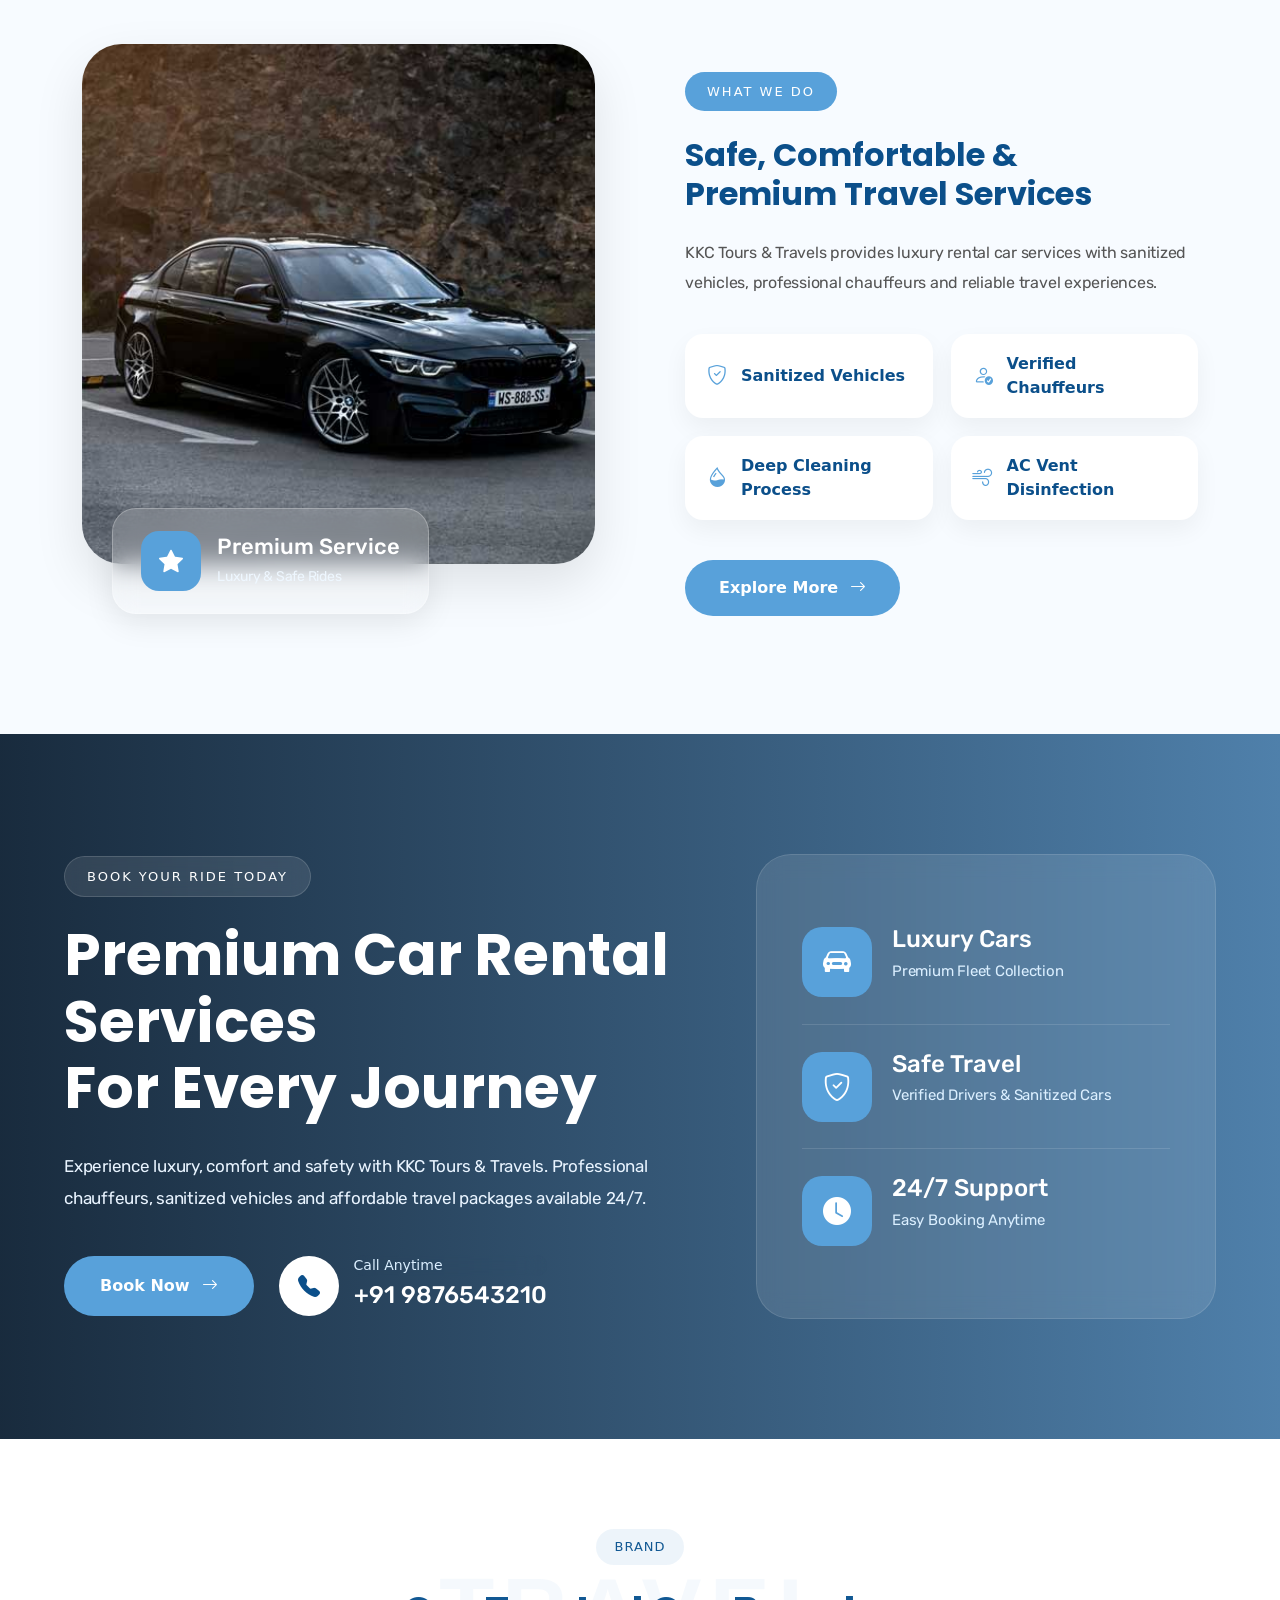
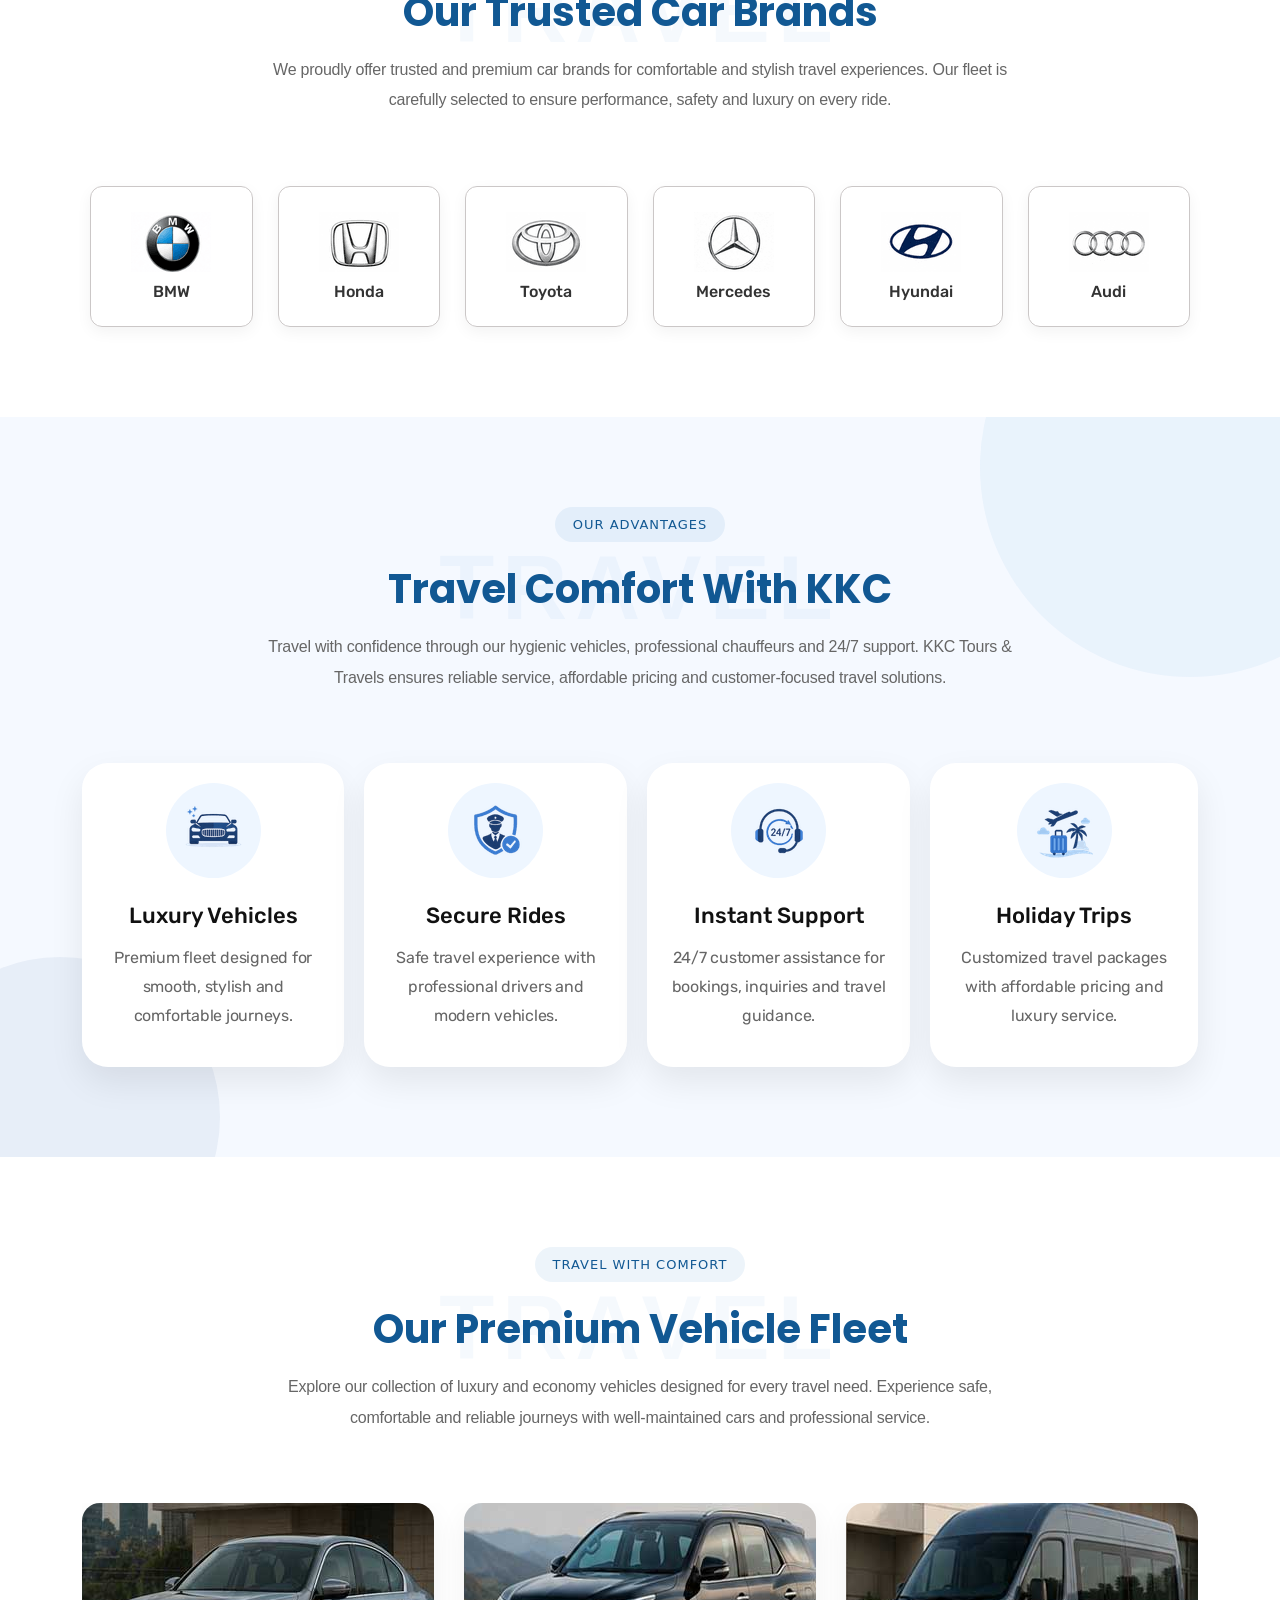
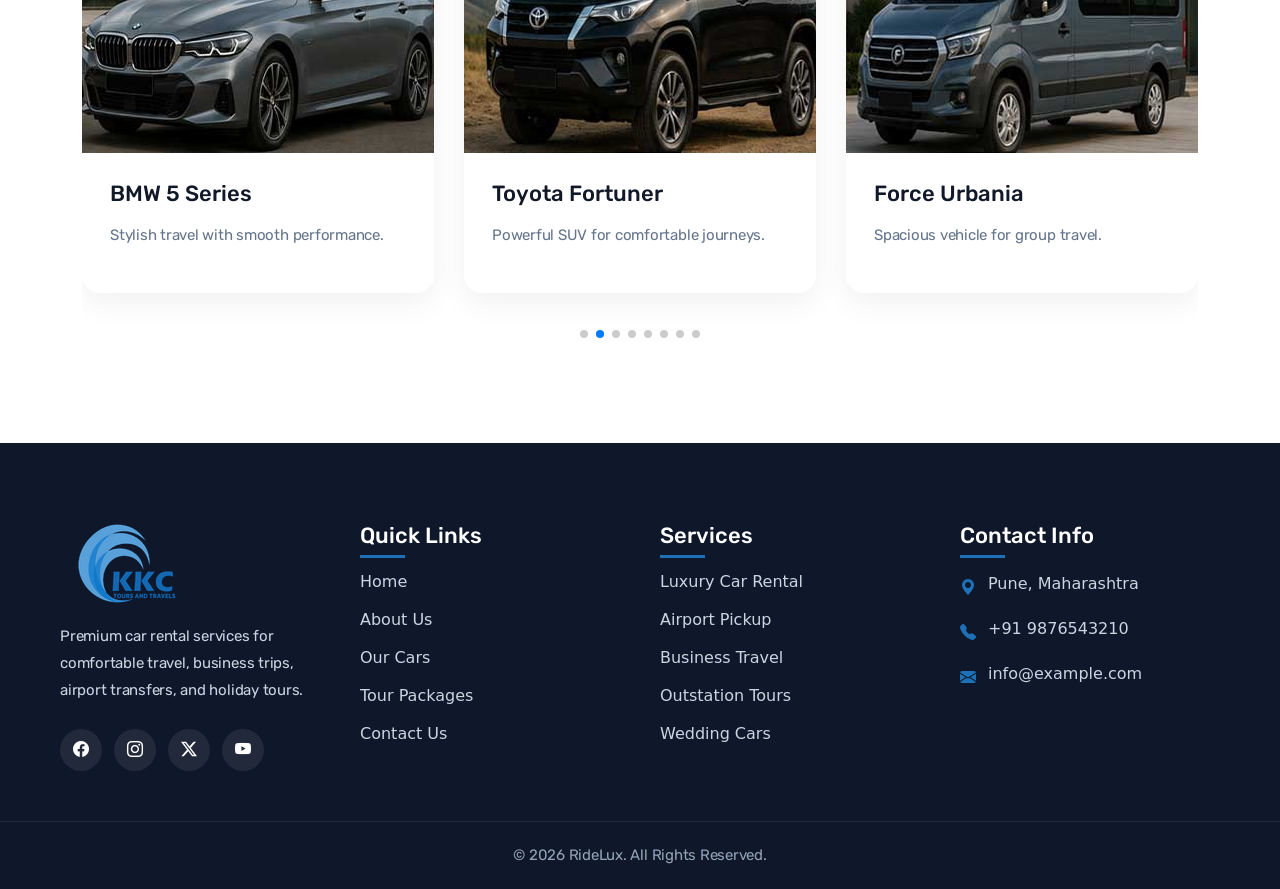
==== commit db61ccd4: "#" ====
--- a/index.html
+++ b/index.html
@@ -8,6 +8,9 @@
 
 <!-- CSS -->
 <link rel="stylesheet" href="assets/css/style.css">
+<!-- Swiper CSS -->
+<link rel="stylesheet" href="https://cdn.jsdelivr.net/npm/swiper@11/swiper-bundle.min.css"/>
+
 <!-- Bootstrap -->
 <link href="https://cdn.jsdelivr.net/npm/bootstrap@5.3.3/dist/css/bootstrap.min.css" rel="stylesheet">
 <!-- Animation -->
@@ -19,11 +22,12 @@
 <link href="https://fonts.googleapis.com/css2?family=Outfit:wght@100..900&display=swap" rel="stylesheet">
 <link href="https://fonts.googleapis.com/css2?family=Rubik:wght@300;400;500;600;700;800;900&display=swap" rel="stylesheet">
 <link href="https://fonts.googleapis.com/css2?family=Poppins:wght@300;400;500;600;700;800;900&display=swap" rel="stylesheet">
+
 </head>
 
 <body>
 
-<!-- ================= NAVBAR ================= -->
+<!-- ================= NAVBAR SECTION START ================= -->
 <nav class="navbar custom-navbar navbar-light ">
 <div class="container py-2">
     <a class="navbar-brand" href="index.html">
@@ -45,7 +49,7 @@
       <li class="nav-item"><a class="nav-link" href="partners.html">Partners</a></li>
       <li class="nav-item"><a class="nav-link" href="contact-us.html">Contact Us</a></li>
       </ul>
-      <a href="#" class="contact-btn ms-3">Get Started</a>
+      <a href="contact-us.html" class="contact-btn ms-3">Get Started</a>
     </div>
 
   </div>
@@ -70,19 +74,20 @@
     </ul>
 
     <div class="mobile-btn">
-      <a href="#" class="contact-btn w-100 text-center d-block">Get Started</a>
+      <a href="contact-us.html" class="contact-btn w-100 text-center d-block">Get Started</a>
     </div>
 
   </div>
 </div>
-
-<!-- ================= HERO ================= -->
+<!-- ================= NAVBAR SECTION END ================= -->
+
+<!-- ================= HERO SECTION START ================= -->
 <section class="kkc-modern-hero">
 
     <!-- Slide 1 -->
     <div class="kkc-modern-slide active-slide">
 
-        <img loading="lazy" src="https://images.unsplash.com/photo-1503376780353-7e6692767b70?q=80&w=1600&auto=format&fit=crop">
+        <img loading="lazy" src="assets/images/banner2.jpg">
 
         <div class="kkc-modern-overlay"></div>
 
@@ -102,12 +107,12 @@
 
             <div class="kkc-modern-btns">
 
-                <a href="#" class="kkc-main-btn">
+                <a href="contact-us.html" class="kkc-main-btn">
                     Book Now
                     <i class="bi bi-arrow-right"></i>
                 </a>
 
-                <a href="#" class="kkc-light-btn">
+                <a href="#fleet" class="kkc-light-btn">
                     Explore Cars
                 </a>
 
@@ -121,7 +126,7 @@
     <!-- Slide 2 -->
     <div class="kkc-modern-slide">
 
-        <img loading="lazy" src="https://images.unsplash.com/photo-1492144534655-ae79c964c9d7?q=80&w=1600&auto=format&fit=crop">
+        <img loading="lazy" src="assets/images/banner4.jpg">
 
         <div class="kkc-modern-overlay"></div>
 
@@ -141,12 +146,12 @@
 
             <div class="kkc-modern-btns">
 
-                <a href="#" class="kkc-main-btn">
+                <a href="#fleet" class="kkc-main-btn">
                     Explore Fleet
                     <i class="bi bi-arrow-right"></i>
                 </a>
 
-                <a href="#" class="kkc-light-btn">
+                <a href="contact-us.html" class="kkc-light-btn">
                     Contact Us
                 </a>
 
@@ -160,7 +165,7 @@
     <!-- Slide 3 -->
     <div class="kkc-modern-slide">
 
-        <img loading="lazy" src="https://images.unsplash.com/photo-1544636331-e26879cd4d9b?q=80&w=1600&auto=format&fit=crop">
+        <img loading="lazy" src="assets/images/banner1.jpg">
 
         <div class="kkc-modern-overlay"></div>
 
@@ -180,12 +185,12 @@
 
             <div class="kkc-modern-btns">
 
-                <a href="#" class="kkc-main-btn">
+                <a href="contact-us.html" class="kkc-main-btn">
                     Get Started
                     <i class="bi bi-arrow-right"></i>
                 </a>
 
-                <a href="#" class="kkc-light-btn">
+                <a href="contact-us.html" class="kkc-light-btn">
                     Call Now
                 </a>
 
@@ -194,7 +199,6 @@
         </div>
 
     </div>
-
 
     <!-- Navigation -->
     <div class="kkc-arrow prev-btn">
@@ -204,20 +208,12 @@
     <div class="kkc-arrow next-btn">
         <i class="bi bi-arrow-right"></i>
     </div>
-
-
+ 
     
 </section>
-
-
-
-
-
-
-
-
-
-<!-- ================= ABOUT US ================= -->
+<!-- ================= HERO SECTION END ================= -->
+
+<!-- ================= ABOUT US START ================= -->
 
 <section class="prime-about-sec p-bottom p-top">
 
@@ -298,7 +294,7 @@
 
 
             <!-- Button -->
-            <a href="#" class="prime-about-btn">
+            <a href="about-us.html" class="prime-about-btn">
 
                 Explore More
 
@@ -311,16 +307,16 @@
     </div>
 
 </section>
-<!--  -->
-<!-- ================= OUR FLEET================= -->
+<!-- ================= ABOUT SECTION END ================= -->
+
+<!-- ================= OUR FLEET SECTION START ================= -->
 <section class="travel-showcase-sec p-bottom p-top">
     <div class="travel-showcase-container container">
         <!-- Heading -->
         <div class="sec-title" data-aos="fade-up">
-            <span>OUR FLEET</span>
+            <span>OUR TRAVEL SERVICES</span>
             <h2>Travel With Comfort & Luxury</h2>
-            <p>Explore our collection of luxury and well-maintained cars designed for smooth and comfortable journeys.
-From sedans to SUVs, we provide the perfect vehicle for every travel requirement.</p>
+            <p>Experience comfortable and dependable transportation services designed for every journey. We provide premium travel solutions with safety, convenience and professional service.</p>
         </div>
         <!-- Grid -->
         <div class="travel-showcase-grid" data-aos="fade-up">
@@ -352,8 +348,10 @@
         </div>
     </div>
 </section>
-<!-- ================= VISION MISSION ================= -->
-<section class="kkc-vision-section container">
+<!-- ================= OUR FLEET SECTION END ================= -->
+
+<!-- ================= VISION MISSION SECTION START ================= -->
+<section class="kkc-vision-section container p-top p-bottom">
 <div class="kkc-vision-wrapper">
 <!-- Left -->
 <div class="kkc-vision-banner">
@@ -394,8 +392,9 @@
 </div>
 </div>
 </section>
-
-<!-- ================= WHY US ================= -->
+<!-- ================= VISION MISSION SECTION END ================= -->
+
+<!-- ================= WHY US SECTION STRAT ================= -->
 <section class="travel-counter-sec p-top p-bottom">
 
     <div class="travel-counter-overlay"></div>
@@ -412,7 +411,7 @@
                 pricing for airport transfers, local rides, corporate travel 
                 and outstation trips.
             </p>
-            <a href="#" class="travel-counter-btn">Book Your Ride</a>
+            <a href="contact-us.html" class="travel-counter-btn">Book Your Ride</a>
         </div>
         <!-- Right Counter -->
         <div class="travel-counter-grid">
@@ -443,7 +442,9 @@
         </div>
     </div>
 </section>
-<!-- ================= SERVICES ================= -->
+<!-- ================= WHY US SECTION END ================= -->
+
+<!-- ================= SERVICES SECTION START ================= -->
 <section class="travel-service-sec p-top p-bottom">
     <div class="container">
         <!-- Heading -->
@@ -466,7 +467,7 @@
                 <h3>4HR / 40KM</h3>
                 <p>
                     Best package for local city rides, office meetings and shopping trips.</p>
-                <a href="#">Book Service<i class="bi bi-arrow-right"></i></a>
+                <a href="contact-us.html">Book Service<i class="bi bi-arrow-right"></i></a>
 
             </div>
 
@@ -482,7 +483,7 @@
                 <p>
                     Full-day comfortable travel package for family and business travel.
                 </p>
-                <a href="#">Book Service<i class="bi bi-arrow-right"></i></a>
+                <a href="contact-us.html">Book Service<i class="bi bi-arrow-right"></i></a>
             </div>
             <!-- Card -->
             <div class="travel-service-box">
@@ -496,7 +497,7 @@
                 <p>
                     Affordable one-way travel solution with professional drivers.
                 </p>
-                <a href="#">Book Service<i class="bi bi-arrow-right"></i></a>
+                <a href="contact-us.html">Book Service<i class="bi bi-arrow-right"></i></a>
             </div>
 
             <!-- Card -->
@@ -511,13 +512,15 @@
                 <p>
                     Luxury outstation rides for long-distance family and corporate travel.
                 </p>
-                <a href="#">Book Service<i class="bi bi-arrow-right"></i></a>
+                <a href="contact-us.html">Book Service<i class="bi bi-arrow-right"></i></a>
           </div>
         </div>
 
     </div>
 </section>
-<!--================= WHAT WE DO SECTION =================-->
+<!-- ================= SERVICES SECTION END ================= -->
+
+<!--================= WHAT WE DO SECTION START =================-->
 <section class="glassy-travel-sec p-top p-bottom">
 
     <div class="glassy-travel-container container">
@@ -593,7 +596,7 @@
 
 
             <!-- Button -->
-            <a href="#" class="glassy-btn">
+            <a href="services.html" class="glassy-btn">
 
                 Explore More
 
@@ -605,8 +608,10 @@
     </div>
 
 </section>
-<!-- ==================== CTA==================== -->
-<!-- CTA SECTION -->
+<!--================= WHAT WE DO SECTION END =================-->
+
+<!-- ==================== CTA SECTION START ==================== -->
+
 <section class="kkc-cta-sec">
 
     <div class="kkc-cta-overlay"></div>
@@ -631,7 +636,7 @@
 
             <div class="kkc-cta-btns">
 
-                <a href="#" class="kkc-cta-btn">
+                <a href="contact-us.html" class="kkc-cta-btn">
                     Book Now
                     <i class="bi bi-arrow-right"></i>
                 </a>
@@ -693,8 +698,9 @@
     </div>
 
 </section>
-
-<!-- ================= BRAND ================= -->
+<!-- ==================== CTA SECTION END ==================== -->
+
+<!-- ================= BRAND SECTION START ================= -->
 <section class="brand-section p-top p-bottom">
   <div class="container">
     <div class="sec-title" data-aos="fade-up">
@@ -738,7 +744,9 @@
 
   </div>
 </section>
-<!-- ============ OUR ADVANTAGES ============= -->
+<!-- ================= BRAND SECTION END ================= -->
+
+<!-- ============ OUR ADVANTAGES SECTION START ============= -->
 <section class="elite-benefits-sec p-bottom p-top">
   <div class="wrapper-container container">
 
@@ -798,73 +806,202 @@
     </div>
   </div>
 </section>
-<!-- ===================== HOLIDAY TOUR =================== -->
-<section class="holiday-tour-area p-bottom p-top">
-  <div class="container">
-    <div class="sec-title" data-aos="fade-up">
-        <span>TRAVEL WITH COMFORT</span>
-        <h2>Popular Tour Packages</h2>
-        <p>
-           Discover exciting travel destinations with our comfortable and premium tour packages.
-Enjoy memorable journeys with luxury vehicles, safe travel and professional service.
-        </p>
-    </div>
-    <div class="holiday-tour-grid" data-aos="fade-up">
-
-        <!-- Tour 1 -->
-        <div class="holiday-tour-card">
-
-            <div class="holiday-tour-image">
-                <img src="assets/images/tour1.jpg" alt="image">
-            </div>
-
-            <div class="holiday-tour-content">
-                <h3>Beach Vacation Tour</h3>
-                <p>
-                    Relax on beautiful beaches, enjoy luxury stays, and travel
-                    comfortably with our premium rental services.
-                </p>
-            </div>
-
-        </div>
-
-        <!-- Tour 2 -->
-        <div class="holiday-tour-card">
-            <div class="holiday-tour-image">
-                <img src="assets/images/tour2.jpg" alt="image">
-            </div>
-            <div class="holiday-tour-content">
-                <h3>Mountain Adventure</h3>
-                <p>
-                    Explore scenic mountains, adventure roads, and nature-filled
-                    destinations with complete comfort.
-                </p>
-            </div>
-
-        </div>
-
-        <!-- Tour 3 -->
-        <div class="holiday-tour-card">
-
-            <div class="holiday-tour-image">
-                <img src="assets/images/tour3.jpg" alt="image">
-            </div>
-
-            <div class="holiday-tour-content">
-                <h3>City Explorer Tour</h3>
-                <p>
-                    Discover iconic attractions, shopping streets, nightlife,
-                    and luxury city experiences during your journey.
-                </p>
-            </div>
-
-        </div>
-
-    </div>
-</div>
+<!-- ============ OUR ADVANTAGES SECTION END ============= -->
+
+<!-- ===================== FLEET SECTION START  =================== -->
+<section class="holiday-tour-area p-bottom p-top" id="fleet">
+
+<div class="container">
+
+<div class="sec-title" data-aos="fade-up">
+
+<span>TRAVEL WITH COMFORT</span>
+
+<h2>Our Premium Vehicle Fleet</h2>
+
+<p>
+Explore our collection of luxury and economy vehicles designed for every travel need. Experience safe, comfortable and reliable journeys with well-maintained cars and professional service.
+</p>
+
+</div>
+
+
+<!-- Slider -->
+
+<div class="swiper fleetSlider" data-aos="fade-up">
+
+<div class="swiper-wrapper">
+
+
+<!-- Card 1 -->
+
+<div class="swiper-slide">
+
+<div class="holiday-tour-card">
+
+<div class="holiday-tour-image">
+<img src="assets/images/mercedes-e-class.jpg" alt="Mercedes E Class">
+</div>
+
+<div class="holiday-tour-content">
+<h3>Mercedes E Class</h3>
+<p>Luxury ride with premium comfort.</p>
+</div>
+
+</div>
+
+</div>
+
+
+<!-- Card 2 -->
+
+<div class="swiper-slide">
+
+<div class="holiday-tour-card">
+
+<div class="holiday-tour-image">
+<img src="assets/images/bmw-5-series.jpg" alt="BMW 5 Series">
+</div>
+
+<div class="holiday-tour-content">
+<h3>BMW 5 Series</h3>
+<p>Stylish travel with smooth performance.</p>
+</div>
+
+</div>
+
+</div>
+
+
+<!-- Card 3 -->
+
+<div class="swiper-slide">
+
+<div class="holiday-tour-card">
+
+<div class="holiday-tour-image">
+<img src="assets/images/toyota-fortuner.jpg" alt="Toyota Fortuner">
+</div>
+
+<div class="holiday-tour-content">
+<h3>Toyota Fortuner</h3>
+<p>Powerful SUV for comfortable journeys.</p>
+</div>
+
+</div>
+
+</div>
+
+
+<!-- Card 4 -->
+
+<div class="swiper-slide">
+
+<div class="holiday-tour-card">
+
+<div class="holiday-tour-image">
+<img src="assets/images/force-urbania.jpg" alt="Force Urbania">
+</div>
+
+<div class="holiday-tour-content">
+<h3>Force Urbania</h3>
+<p>Spacious vehicle for group travel.</p>
+</div>
+
+</div>
+
+</div>
+
+
+<!-- Card 5 -->
+
+<div class="swiper-slide">
+
+<div class="holiday-tour-card">
+
+<div class="holiday-tour-image">
+<img src="assets/images/toyota-innova-crysta.jpg" alt="Innova Crysta">
+</div>
+
+<div class="holiday-tour-content">
+<h3>Innova Crysta</h3>
+<p>Comfortable and reliable family travel.</p>
+</div>
+
+</div>
+
+</div>
+
+
+<!-- Card 6 -->
+
+<div class="swiper-slide">
+
+<div class="holiday-tour-card">
+
+<div class="holiday-tour-image">
+<img src="assets/images/kia-carens.jpg" alt="Kia Carens">
+</div>
+
+<div class="holiday-tour-content">
+<h3>Kia Carens</h3>
+<p>Modern design with spacious comfort.</p>
+</div>
+
+</div>
+
+</div>
+
+
+<!-- Card 7 -->
+
+<div class="swiper-slide">
+
+<div class="holiday-tour-card">
+
+<div class="holiday-tour-image">
+<img src="assets/images/maruti-suzuki-dzire.jpg" alt="Swift Dzire">
+</div>
+
+<div class="holiday-tour-content">
+<h3>Swift Dzire</h3>
+<p>Affordable and smooth city rides.</p>
+</div>
+
+</div>
+
+</div>
+
+<!-- Card 8 -->
+
+<div class="swiper-slide">
+
+<div class="holiday-tour-card">
+
+<div class="holiday-tour-image">
+<img src="assets/images/maruti-suzuki-ertiga.jpg" alt="Maruti Ertiga">
+</div>
+
+<div class="holiday-tour-content">
+<h3>Maruti Ertiga</h3>
+<p>Perfect choice for family trips.</p>
+</div>
+
+</div>
+
+</div>
+
+</div>
+<div class="swiper-pagination"></div>
+
+</div>
+
+</div>
+
 </section>
-
-<!-- ================= FOOTER ================= -->
+<!-- ===================== FLEET SECTION END  =================== -->
+
+<!-- ================= FOOTER SECTION START ================= -->
 <footer class="lux-footer-area">
 
     <div class="lux-footer-container">
@@ -944,9 +1081,13 @@
     </div>
 
 </footer>
+<!-- ================= FOOTER SECTION END ================= -->
 
 <!-- ================= JS ================= -->
 <script src="https://cdn.jsdelivr.net/npm/bootstrap@5.3.3/dist/js/bootstrap.bundle.min.js"></script>
+<!-- Swiper JS -->
+
+<script src="https://cdn.jsdelivr.net/npm/swiper@11/swiper-bundle.min.js"></script>
 
 <script src="https://unpkg.com/aos@2.3.1/dist/aos.js"></script>
 <script>
@@ -1016,5 +1157,45 @@
 },5000);
 
 </script>
+<script>
+new Swiper(".fleetSlider",{
+
+loop:true,
+
+spaceBetween:30,
+
+autoplay:{
+delay:3000,
+disableOnInteraction:false,
+},
+
+pagination:{
+el:".swiper-pagination",
+clickable:true,
+},
+
+breakpoints:{
+
+0:{
+slidesPerView:1
+},
+
+768:{
+slidesPerView:2
+},
+
+992:{
+slidesPerView:2
+},
+
+1200:{
+slidesPerView:3
+}
+
+}
+
+});
+
+</script>
 </body>
 </html>
--- a/assets/css/style.css
+++ b/assets/css/style.css
@@ -214,11 +214,11 @@
 }
 
 .kkc-modern-content h1{
-    font-size:82px;
+    font-size:75px;
     line-height:1.05;
     color:#fff;
     margin-bottom:28px;
-    font-weight:800;
+    font-weight:700;
 }
 
 .kkc-modern-content p{
@@ -537,7 +537,7 @@
 }
 /* =================== Vision Mission ==================== */
 .kkc-vision-section{
-    padding:70px;
+    /* padding:70px; */
     position:relative;
     overflow:hidden;
 }
@@ -946,6 +946,96 @@
     }
 
 }
+
+/* ============ cta =================== */
+
+
+.simple-cta{
+position:relative;
+width:100%;
+padding:100px 20px;
+background-image:url(../images/banner2.jpg);
+overflow:hidden;
+background-position: center;
+background-attachment: fixed;
+}
+
+.simple-cta-overlay{
+position:absolute;
+inset:0;
+background:rgba(0,0,0,.55);
+}
+.simple-cta-content{
+position:relative;
+z-index:2;
+max-width:800px;
+margin:auto;
+text-align:center;
+}
+.simple-cta-content span{
+display:inline-block;
+padding:8px 18px;
+background:rgba(255,255,255,.15);
+color:#fff;
+border-radius:30px;
+font-size:13px;
+letter-spacing:2px;
+margin-bottom:20px;
+
+}
+
+.simple-cta-content h2{
+
+font-size:45px;
+line-height:1.2;
+color:#fff;
+margin-bottom:20px;
+}
+
+.simple-cta-content p{
+font-size:16px;
+line-height:1.8;
+color:#f2f2f2;
+max-width:650px;
+margin:auto auto 35px;
+
+}
+
+.simple-cta-btn{
+
+display:inline-block;
+padding:16px 38px;
+background:#58A1DA;
+color:#fff;
+text-decoration:none;
+border-radius:50px;
+font-weight:600;
+transition:.4s;
+
+}
+
+.simple-cta-btn:hover{
+transform:translateY(-5px);
+background:#1e71b7;
+
+}
+
+
+/* Responsive */
+
+@media(max-width:768px){
+.simple-cta{
+padding:90px 20px;
+background-attachment:scroll;
+
+}
+
+.simple-cta-content h2{
+font-size:35px;
+
+}
+
+}
 /* =============== wehat we do ================= */
 
 .glassy-travel-sec{
@@ -2525,71 +2615,191 @@
   letter-spacing:1px;
   /* margin-bottom:14px; */
 }
-/* =========================
-   ACCORDION - MODERN STYLE
-========================= */
-
-.accordion{
-  border: none;
-}
-
-/* ITEM CARD */
-.accordion-item{
-  border: none;
-  margin-bottom: 15px;
-  border-radius: 14px;
-  overflow: hidden;
-  background: #fff;
-  box-shadow: 0 8px 25px rgba(0,0,0,0.08);
-  transition: 0.3s;
-}
-
-.accordion-item:hover{
-  transform: translateY(-4px);
-  box-shadow: 0 12px 35px rgba(30,113,183,0.15);
-}
-
-/* BUTTON */
-.accordion-button{
-  background: #fff;
-  color: #0f172a;
-  font-weight: 600;
-  font-size: 16px;
-  padding: 18px 20px;
-  border: none;
-  box-shadow: none;
-  transition: 0.3s;
-}
-
-/* ACTIVE BUTTON */
-.accordion-button:not(.collapsed){
-  background: linear-gradient(135deg, #1E71B7, #145a93);
-  color: #fff !important;
-}
-
-/* remove bootstrap focus glow */
-.accordion-button:focus{
-  box-shadow: none;
-}
-
-/* BODY */
-.accordion-body{
-  font-size: 14.5px;
-  line-height: 1.7;
-  /* color: #64748b; */
-  background: #fff;
-  padding: 18px 20px;
-}
-
-/* ICON ROTATION CLEAN EFFECT */
-.accordion-button::after{
-  filter: brightness(0.5);
-}
-
-.accordion-button:not(.collapsed)::after{
-  filter: brightness(0) invert(1);
-}
-
+
+/* =========================== We Are ======================= */
+
+.fleet-about-container{
+
+display:grid;
+grid-template-columns:1fr 1fr;
+gap:80px;
+align-items:center;
+}
+
+
+/* Image */
+
+.fleet-about-image{
+position:relative;
+}
+
+.fleet-about-image img{
+width:100%;
+border-radius:30px;
+display:block;
+}
+
+.fleet-exp-box{
+position:absolute;
+bottom:20px;
+right:-20px;
+
+background:#58A1DA;
+color:#fff;
+
+padding:25px;
+
+border-radius:20px;
+
+text-align:center;
+}
+
+.fleet-exp-box h3{
+font-size:35px;
+margin-bottom:5px;
+}
+
+
+/* Content */
+
+.fleet-about-content span{
+display: inline-block;
+    padding: 8px 18px;
+    border-radius: 30px;
+    background: rgba(30, 113, 183, 0.08);
+    color: var(--h2-heading);
+    font-size: 13px;
+    font-weight: 500;
+    letter-spacing: 1px;
+    margin-bottom: 14px;
+}
+
+.fleet-about-content h2{
+
+/* font-size:50px; */
+margin-bottom:20px;
+line-height:1.2;
+
+}
+
+.fleet-about-content p{
+
+color:#666;
+line-height:1.9;
+margin-bottom:30px;
+
+}
+
+
+/* Tabs */
+
+.fleet-tabs{
+
+display:flex;
+gap:15px;
+
+margin-bottom:25px;
+
+}
+
+.tab-btn{
+
+border:none;
+outline:none;
+
+padding:14px 28px;
+
+background:#f5f5f5;
+
+border-radius:50px;
+
+cursor:pointer;
+
+font-size:15px;
+font-weight:600;
+
+transition:.4s;
+
+}
+
+.tab-btn.active{
+
+background:#58A1DA;
+color:#fff;
+
+}
+
+
+/* Tab Box */
+
+.tab-content{
+
+display:none;
+
+}
+
+.active-tab{
+
+display:block;
+
+}
+
+.fleet-tab-box{
+
+display:flex;
+gap:18px;
+
+padding:25px;
+
+background:#f8f8f8;
+
+border-radius:20px;
+
+}
+
+.fleet-tab-box i{
+
+font-size:30px;
+color:#58A1DA;
+
+}
+
+.fleet-tab-box h4{
+
+margin-bottom:10px;
+font-size:22px;
+
+}
+
+
+/* Responsive */
+
+@media(max-width:991px){
+
+.fleet-about-container{
+
+grid-template-columns:1fr;
+
+}
+
+.fleet-about-content h2{
+
+font-size:35px;
+
+}
+
+}
+
+@media(max-width:768px){
+
+.fleet-tabs{
+
+flex-direction:column;
+
+}
+
+}
+/* ======================== */
 .vm-section{
   padding:90px 0;
   background:#f8fafc;
@@ -2893,6 +3103,7 @@
 }
 
 /* Card */
+
 .holiday-tour-card{
     background: #fff;
     border-radius: 18px;
@@ -2938,7 +3149,9 @@
     line-height: 1.8;
     font-size: 15px;
 }
-
+.fleetSlider{
+    padding-bottom:60px !important;
+}
 /* Responsive */
 @media(max-width:768px){
 
